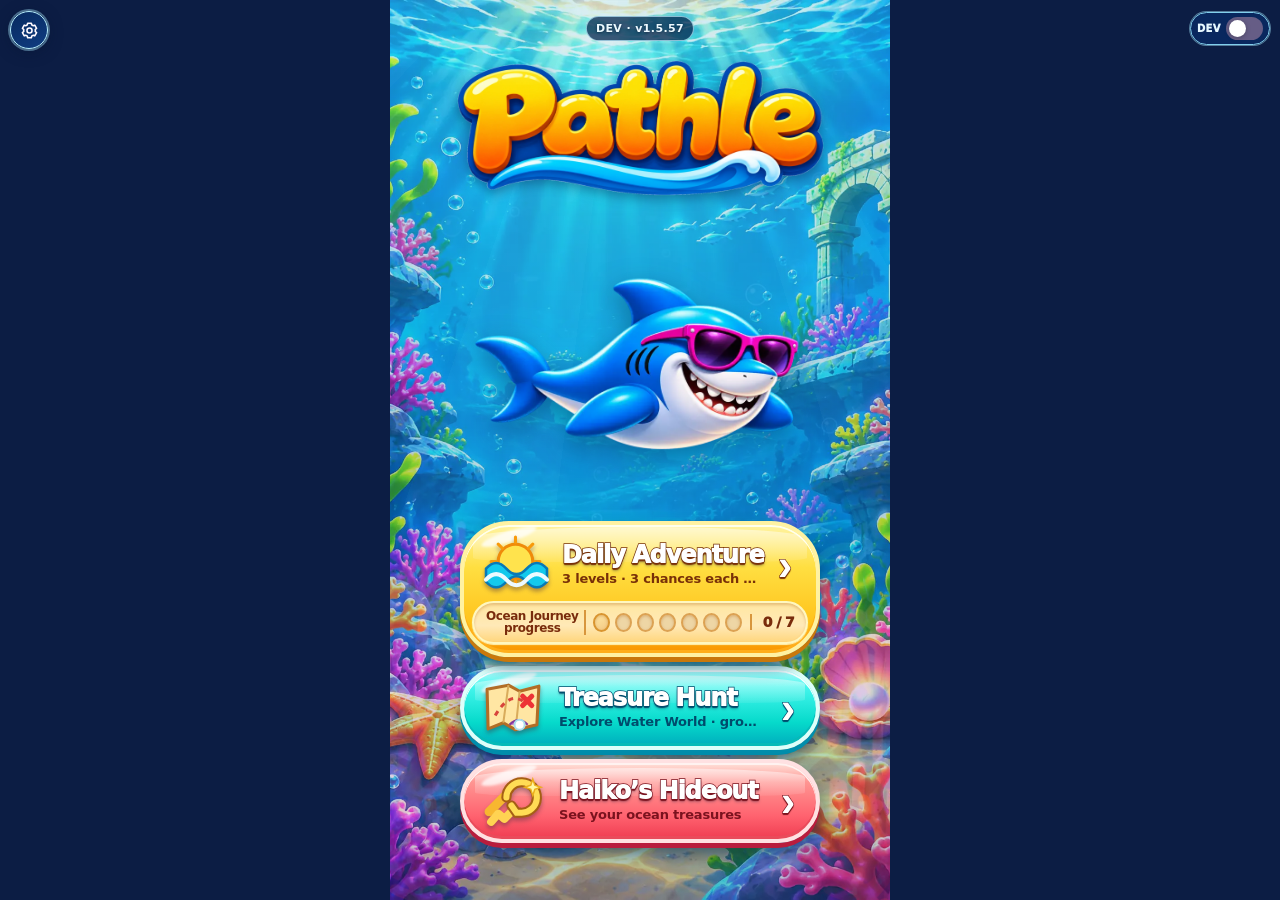
==== index.html @ 097053df "Pathle DEV 1.5.57: use single WebP layer per Coral Coast section and test no duplicate CSS requests" ====
<!DOCTYPE html>
<html lang="en">
<head>
<meta charset="utf-8"/>
<meta content="width=device-width, initial-scale=1, viewport-fit=cover" name="viewport"/>
<meta content="#16153a" name="theme-color"/>
<meta content="yes" name="mobile-web-app-capable"/>
<title>Pathle – Ocean Journey</title>
<link rel="stylesheet" href="css/styles.css?v=52f0ff0c49cd"/>
<link rel="stylesheet" href="css/home-reef.css?v=509cb544ef44"/>
<link rel="stylesheet" href="css/visual-assets.css?v=472920c4cf11"/>
<link rel="stylesheet" href="css/menu-capsules.css?v=aff71b9cbc4c"/>
<link rel="stylesheet" href="css/settings-ocean.css?v=5b65398f32ec"/>
</head>
<body>
<main>
<section aria-label="Pathle main menu" class="screen" id="welcomeScreen"><div aria-hidden="true" class="ambientOcean"><div class="sunRays"></div><div class="oceanPlant plantLeft">🪸</div><div class="oceanPlant plantRight">🪸</div><div class="oceanBubbles"></div></div>
<div class="welcomeTop"><button class="homeBuildBadge" id="homeBuildBadge" type="button" title="Check for game updates" aria-label="Check for Pathle updates, installed development version 1.5.57">DEV · v1.5.57</button><div class="topTools"><label class="devControl" title="Enable developer test tools">DEV<span class="switch"><input aria-label="Developer test mode" id="devToggle" type="checkbox"/><span class="switchKnob"></span></span></label><button aria-label="Settings" class="gear" id="homeSettings" title="Settings" type="button"><svg aria-hidden="true" viewbox="0 0 24 24"><path d="M9.7 2.9h4.6l.6 2.2c.55.2 1.1.5 1.6.9l2.15-.75 2.3 4-1.7 1.5c.08.45.12.88.12 1.25s-.04.8-.12 1.25l1.7 1.5-2.3 4-2.15-.75c-.5.4-1.05.7-1.6.9l-.6 2.2H9.7l-.6-2.2c-.55-.2-1.1-.5-1.6-.9l-2.15.75-2.3-4 1.7-1.5c-.08-.45-.12-.88-.12-1.25s.04-.8.12-1.25l-1.7-1.5 2.3-4 2.15.75c.5-.4 1.05-.7 1.6-.9z"></path><circle cx="12" cy="12" r="3.2"></circle></svg></button></div></div>
<div class="homeBrand"><h1 class="pathleHomeLogoHeading"><img class="pathleHomeLogoImage" src="images/pathle-logo.webp?v=9721ef72970c" alt="Pathle" width="1807" height="696" decoding="async" fetchpriority="high" draggable="false"></h1></div><div class="illustratedHero"><div class="homeStage"><div aria-hidden="true" class="sea-light-rays"></div><div aria-hidden="true" class="sea-floor"><span class="reef-cluster r1">🪸</span><span class="reef-cluster r2">🪸</span><span class="reef-cluster r3">🌿</span></div><span aria-hidden="true" class="home-fish fish-one">🐠</span><span aria-hidden="true" class="home-fish fish-two">🐟</span><span aria-hidden="true" class="home-bubble hb1"></span><span aria-hidden="true" class="home-bubble hb2"></span><span aria-hidden="true" class="home-bubble hb3"></span><span aria-hidden="true" class="home-bubble hb4"></span><div aria-label="Haiko the Shark swimming to the right, smiling, wearing violet sunglasses" class="haiko-avatar restored-haiko home-haiko" role="img"><img class="home-swimming-art" src="images/haiko-swimming-menu.webp?v=23b8cf3245ec" alt="" aria-hidden="true" decoding="async" fetchpriority="high"><div aria-hidden="true" class="haiko-scene-item"></div><div aria-hidden="true" class="haiko-shades shades-purple"></div><div aria-hidden="true" class="haiko-shades shades-gold"></div><div aria-hidden="true" class="haiko-accessory-slot slot-hat"></div><div aria-hidden="true" class="haiko-accessory-slot slot-hand"></div></div><span class="goldenBadge" hidden="" id="goldenBadge"></span></div></div>
<div class="adventureCard" id="adventureCard"><button class="menuButton menuDaily" id="playDaily" type="button"><span aria-hidden="true" class="menuIcon"><svg viewBox="0 0 64 64" aria-hidden="true" xmlns="http://www.w3.org/2000/svg"><circle cx="31" cy="28" r="17" fill="#ffe34d" stroke="#ef8b0a" stroke-width="3"/><g stroke="#f89a0a" stroke-width="3" stroke-linecap="round"><path d="M31 4v5M31 47v5M7 28h5M50 28h5M14 11l4 4M44 42l4 4M48 11l-4 4M18 42l-4 4"/></g><path d="M2 35q10-11 20 0t20 0 20 0v13Q52 59 42 48T22 48 2 48Z" fill="#13c9ec" stroke="#0879b7" stroke-width="2.5"/><path d="M2 46q10-11 20 0t20 0 20 0" fill="none" stroke="#edfaff" stroke-width="4" stroke-linecap="round"/></svg></span><span><strong id="dailyButtonTitle">Daily Adventure</strong><small id="dailyButtonHint">3 levels · 3 tries each · Best score wins</small></span><span class="chevron">›</span></button><button class="dailyProgressPanel" id="journeyQuick" type="button" aria-label="View your Ocean Journey map. Zero of seven days completed." title="View Ocean Journey map"><span class="dailyProgressCaption">Ocean Journey<span>progress</span></span><span aria-hidden="true" class="weekDots" id="homeWeekDots"></span><span class="dailyProgressDay" id="homeDay">0 / 7</span></button><button class="menuJourney visuallyHiddenControl" id="journeyButton" type="button">View 7-day map ↗</button></div>
<a class="menuButton menuTreasure" id="playTreasure" href="treasure-hunt.html?v=1.5.57"><span aria-hidden="true" class="menuIcon"><svg viewBox="0 0 64 64" aria-hidden="true" xmlns="http://www.w3.org/2000/svg"><path d="M6 13 27 9 38 15 57 10 55 48 34 53 22 46 7 52Z" fill="#ffe6a3" stroke="#b26d26" stroke-width="3" stroke-linejoin="round"/><path d="M27 9 22 46M38 15 34 53" fill="none" stroke="#d9ac5c" stroke-width="2"/><path d="M14 39q15-26 30-12" fill="none" stroke="#d8443c" stroke-width="3" stroke-dasharray="5 5"/><path d="m41 20 9 9m0-9-9 9" stroke="#ed3336" stroke-width="5" stroke-linecap="round"/><path d="M28 48q9-9 18 0" fill="#be65c9" stroke="#83399c" stroke-width="2"/><circle cx="38" cy="48" r="5" fill="#fff" stroke="#a9dded" stroke-width="2"/></svg></span><span><strong>Treasure Hunt</strong><small>Explore Water World · growing adventure</small></span><span class="chevron">›</span></a><button class="menuButton menuHideout" id="openHideout" type="button"><span aria-hidden="true" class="menuIcon"><svg viewBox="0 0 64 64" aria-hidden="true" xmlns="http://www.w3.org/2000/svg"><path d="M8 42 23 27" stroke="#f7b730" stroke-width="9" stroke-linecap="round"/><path d="M10 52 17 44 23 49 30 42" fill="none" stroke="#ffd352" stroke-width="8" stroke-linejoin="round" stroke-linecap="round"/><path d="M25 28a15 15 0 1 1 14 15h-4l-5-7" fill="none" stroke="#a65f14" stroke-width="10" stroke-linecap="round"/><path d="M25 28a15 15 0 1 1 14 15h-4l-5-7" fill="none" stroke="#ffdc55" stroke-width="6" stroke-linecap="round"/><path d="m51 10 2 6 6 2-6 2-2 6-2-6-6-2 6-2Z" fill="#fff8a2" stroke="#ecae1d" stroke-width="1.5"/></svg></span><span><strong>Haiko’s Hideout</strong><small>See your ocean treasures</small></span><span class="chevron">›</span></button>
<div class="homeFooter visuallyHiddenControl" id="homeProgress">A new chapter awaits beyond the reef.</div><div class="devPanel" hidden="" id="devPanel"><strong>🔧 Developer Test Mode</strong><div class="tiny">Explore any of the 7 adventure days without affecting official scores, rewards or daily limits.</div><div class="devRow"><select aria-label="Select developer test day" id="devDaySelect"><option value="1">Day 1 · Welcome</option><option value="2">Day 2 · Pearls</option><option value="3">Day 3 · Coral</option><option value="4">Day 4 · Pearl Trail</option><option value="5">Day 5 · Islands</option><option value="6">Day 6 · Passage</option><option value="7">Day 7 · Treasure</option></select><button id="launchDev" type="button">Test day ▶</button></div></div>
</section><section aria-label="Haiko’s Hideout treasure room" class="screen" hidden="" id="hideoutScreen">
<div class="hideoutRoomBg"></div>
<header class="hideoutHeader"><button aria-label="Return to main menu" class="navIcon" id="hideoutBack" type="button">←</button><div><h1>Haiko’s Hideout</h1><p>OCEAN TREASURES</p></div><div class="hideoutCounter" id="hideoutCounter">0 / 1</div></header>
<div aria-label="Haiko's coral cave and treasure displays" class="hideoutStage"><svg aria-hidden="true" class="hideoutPainting" preserveaspectratio="xMidYMid slice" viewbox="0 0 360 550">
<defs><lineargradient id="caveSky" x1="0" x2="0" y1="0" y2="1"><stop stop-color="#55ecfa"></stop><stop offset=".32" stop-color="#137fc3"></stop><stop offset=".78" stop-color="#073d82"></stop><stop offset="1" stop-color="#0b2353"></stop></lineargradient>
<lineargradient id="rock" x1="0" x2=".8" y1="0" y2="1"><stop stop-color="#154979"></stop><stop offset=".5" stop-color="#162d62"></stop><stop offset="1" stop-color="#100c42"></stop></lineargradient>
<radialgradient id="lightPool"><stop stop-color="#b5fff4" stop-opacity=".62"></stop><stop offset="1" stop-color="#b5fff4" stop-opacity="0"></stop></radialgradient>
<lineargradient id="wood" x1="0" x2="0" y1="0" y2="1"><stop stop-color="#ffcb77"></stop><stop offset=".5" stop-color="#a96334"></stop><stop offset="1" stop-color="#482953"></stop></lineargradient>
<lineargradient id="reef" x1="0" x2="1" y1="0" y2="1"><stop stop-color="#ffb782"></stop><stop offset=".5" stop-color="#ed678e"></stop><stop offset="1" stop-color="#8843ca"></stop></lineargradient></defs>
<rect fill="url(#caveSky)" height="550" width="360"></rect><ellipse cx="179" cy="140" fill="url(#lightPool)" rx="170" ry="175"></ellipse>
<path d="M60 0L118 0L60 322Z M135 0L175 0L220 367Z M222 0L257 0L315 293Z" fill="#d6ffff" opacity=".1"></path>
<g fill="#7de9ff" opacity=".17"><path d="M105 166l20-47 25 7-15 40z"></path><path d="M235 202l22-52 30-13-4 65z"></path><path d="M188 244l15-35 19 0 8 37z"></path></g>
<path d="M0 0H360V86Q330 63 311 94L291 35Q270 123 236 78Q209 42 174 95Q150 115 117 69L91 118Q68 42 35 94L0 144Z" fill="url(#rock)"></path>
<path d="M0 0H63Q61 170 15 259L0 321Z M360 0H319Q317 151 354 274L360 325Z" fill="#12234f" opacity=".84"></path>
<path d="M0 480Q57 455 119 483T246 487Q305 461 360 483V550H0Z" fill="#083266"></path><path d="M0 506Q65 486 135 515T360 504V550H0Z" fill="#0a204c"></path>
<g fill="none" stroke="url(#reef)" stroke-linecap="round" stroke-width="12"><path d="M7 501Q22 470 24 429L11 409M24 467L50 443V418M35 464L54 482"></path><path d="M343 513V443L318 411M343 475L360 452M345 492L323 479"></path></g>
<g fill="#ffb65a"><circle cx="33" cy="488" r="6"></circle><circle cx="337" cy="498" r="8"></circle></g>
<g fill="none" opacity=".55" stroke="#b0fbff" stroke-width="2"><circle cx="34" cy="174" r="6"></circle><circle cx="305" cy="225" r="8"></circle><circle cx="247" cy="101" r="4"></circle><circle cx="86" cy="268" r="4"></circle><circle cx="290" cy="347" r="6"></circle></g>
<!-- two empty wooden treasure shelves -->
<g><rect fill="url(#wood)" height="13" rx="5" stroke="#ffe1a1" stroke-width="2" width="132" x="214" y="285"></rect><path d="M231 298l-7 18h12l16-18M327 298l-8 18h12l13-18" fill="#70446c"></path>
<rect fill="url(#wood)" height="14" rx="5" stroke="#ffe1a1" stroke-width="2" width="131" x="217" y="397"></rect><path d="M229 411l-8 17h12l16-17M321 411l-8 17h12l15-17" fill="#70446c"></path>
</g>
<g fill="#fdd285"><path d="M221 340q7-20 18 0q-10 12-18 0z"></path><circle cx="331" cy="340" r="4"></circle></g>
</svg><div aria-label="Haiko the Shark" class="hideoutMascot"><div aria-label="Haiko the Shark smiling" class="haiko-avatar restored-haiko hideout-haiko" role="img"><div class="haiko-shades shades-purple"></div><div class="haiko-shades shades-gold"></div></div></div>
<div aria-live="polite" class="hideoutDisplay"><div class="displayHalo"></div><div aria-hidden="true" class="shellStand"><svg viewbox="0 0 150 96"><defs><lineargradient id="shellG" x2=".7" y2="1"><stop stop-color="#ffefb5"></stop><stop offset=".42" stop-color="#ffb6b0"></stop><stop offset="1" stop-color="#a965cb"></stop></lineargradient></defs><path d="M8 53Q12 10 75 6Q138 10 142 53Q136 88 75 87Q13 88 8 53Z" fill="url(#shellG)" stroke="#ffe9bd" stroke-width="4"></path><path d="M76 8L75 85 M27 23L60 83 M124 23L92 83 M9 55L55 85 M140 55L97 85" opacity=".65" stroke="#ffe4cb" stroke-width="3"></path></svg></div>
<div aria-label="Luminous Pearl earned" class="luminousPearl" hidden="" id="hideoutPearl"><div class="pearlSpark p1"></div><div class="pearlSpark p2"></div><div class="pearlOrb"></div></div><div class="lockedTreasure" id="lockedTreasure">?</div></div>
<div class="hideoutShelfLabel">CHAPTER 1 TREASURE</div></div>
<div class="hideoutBottom"><div class="hideoutStory"><strong>Your ocean home</strong><span id="hideoutStoryText">Explore the reef to discover your first treasure!</span></div>
<div class="hideoutInventory"><div aria-label="Mystery reward, locked" class="collectible locked" id="pearlCollectionTile"><span class="collectibleIcon" id="collectibleIcon">?</span><div><strong id="collectibleName">Mystery treasure</strong><small id="collectibleDetail">Unlock by completing Chapter 1</small></div><span class="collectibleState" id="collectibleState">Locked</span></div><div class="collectible future"><span class="collectibleIcon">✦</span><div><strong>More treasures</strong><small>Coming in future chapters</small></div></div></div>
<button class="hideoutDone" id="hideoutDone" type="button">Return to adventure</button></div>
</section>
<section aria-label="Ocean Journey map" class="screen" hidden="" id="journeyScreen"><div class="journeyHeader"><button aria-label="Back to menu" class="navIcon" id="journeyBack" type="button">←</button><div><h1>Ocean Journey</h1><p class="tag" style="margin:4px 0">CHAPTER 1 · CORAL REEF</p></div></div><section class="panel"><div class="top"><h2 style="margin:0">Haiko's first adventure</h2><strong id="journeyChapterStatus">0 / 7</strong></div><p class="help">One adventure day per real day. Complete all three levels to advance. Missed days never erase your journey.</p><div class="journeyMap" id="journeyDays"></div></section><section class="panel"><h2>Chapter treasure</h2><div class="journeyReward" id="journeyReward">🎁 Mystery treasure · Complete Day 7 to reveal it</div><p class="help" id="journeyNext"></p><p class="tiny muted">Only Chapter 1 is playable in this development version.</p></section></section><section class="screen" hidden="" id="gameScreen"><div aria-hidden="true" class="ambientOcean gameOcean"><div class="sunRays"></div><div class="oceanPlant plantLeft">🪸</div><div class="oceanPlant plantRight">🪸</div></div>
<header class="gameHeader"><div class="gameTop"><button aria-label="Return to main menu" class="navIcon" id="homeBack" title="Main menu" type="button">←</button><div class="brand"><div aria-label="Haiko the Shark, smiling and showing a thumbs-up" class="haiko-avatar restored-haiko brand-haiko" role="img"><div aria-hidden="true" class="haiko-scene-item"></div><div aria-hidden="true" class="haiko-shades shades-purple"></div><div aria-hidden="true" class="haiko-shades shades-gold"></div><div aria-hidden="true" class="haiko-accessory-slot slot-hat"></div><div aria-hidden="true" class="haiko-accessory-slot slot-hand"></div></div><h1>Pathle<span style="color:var(--gold)">.</span></h1></div><button aria-label="Settings" class="gear" id="gameSettings" title="Settings" type="button"><svg aria-hidden="true" viewbox="0 0 24 24"><path d="M9.7 2.9h4.6l.6 2.2c.55.2 1.1.5 1.6.9l2.15-.75 2.3 4-1.7 1.5c.08.45.12.88.12 1.25s-.04.8-.12 1.25l1.7 1.5-2.3 4-2.15-.75c-.5.4-1.05.7-1.6.9l-.6 2.2H9.7l-.6-2.2c-.55-.2-1.1-.5-1.6-.9l-2.15.75-2.3-4 1.7-1.5c-.08-.45-.12-.88-.12-1.25s.04-.8.12-1.25l-1.7-1.5 2.3-4 2.15.75c.5-.4 1.05-.7 1.6-.9z"></path><circle cx="12" cy="12" r="3.2"></circle></svg></button></div><p class="gameHeadSub"><span id="gameTitle">DAILY CHALLENGE</span> · <span id="dateLabel"></span></p></header>
<section class="panel" id="playPanel"><h2 id="puzzleHeading">Coral Reef</h2><p class="storyHint" id="levelHint"></p><div class="tabs" id="tabs"></div><div class="stats"><div class="stat"><b id="clicks">0</b><span>This run</span></div><div class="stat"><b id="best">—</b><span>Your best</span></div><div class="stat"><b id="optimal">0</b><span>Perfect</span></div><div class="stat"><b id="grade">—</b><span>Best grade</span></div></div><div aria-live="polite" class="attempt-info" id="attemptInfo"></div><div aria-label="Pathle puzzle grid" class="board" id="board"></div><p class="message" id="message" role="status"></p><div class="actions"><button id="reset">Retry level</button><button class="primary" id="next">Next level</button></div></section>
<section class="panel"><h2>How to play</h2><p class="help">Start at the <strong>blue shark fin</strong> and find a hidden route to the <strong>golden treasure X</strong>. Tap an adjacent unvisited tile to move. Correct tiles turn green; a wrong tap turns red, costs one tap, and leaves you in place.</p><p class="help">Every visible <strong>pearl</strong> is a clue on the correct route. <strong>Coral obstacles</strong> cannot be entered. In the Daily Adventure, play Easy → Medium → Hard, with up to three completed tries per level. The route, pearls and obstacles stay the same during those tries, and your best tap count wins.</p><p class="tiny muted">Complete all three levels to advance Haiko one adventure day. Only one adventure day is available per calendar day. Your Daily Adventure progress is saved on this device.</p></section>
<section class="panel"><div class="top"><h2 id="progressHeading" style="margin:0">Daily progress</h2><strong id="streak">🔥 0-day streak</strong></div><div class="help" id="progress" style="margin-top:10px"></div><div class="summary hidden" id="summary"></div><div class="actions" style="margin-top:12px"><button class="primary" id="share">Share results</button></div></section>
<footer id="gameVersionFooter">Pathle · Ocean Journey</footer>
</section>
<div class="modalBackdrop" hidden="" id="updateModal"><section aria-labelledby="updateTitle" aria-describedby="updateMessage" aria-modal="true" class="modalCard pathleUpdateCard" role="dialog"><h2 id="updateTitle">Pathle updates</h2><p class="modalSubtitle" id="updateLoadedVersion">Installed: DEV · v1.5.57</p><p id="updateMessage" role="status" aria-live="polite">Checking for updates…</p><div class="pathleUpdateActions"><button type="button" class="primary" id="updateInstall" hidden>Load latest version</button><button type="button" id="updateRetry">Check again</button><button type="button" id="updateClose">Close</button></div></section></div><div class="modalBackdrop" hidden="" id="settingsModal">
<section aria-labelledby="settingsTitle" aria-modal="true" class="modalCard oceanSettingsCard" role="dialog">
  <div class="modalHeader oceanSettingsHeader">
    <div>
      <span class="oceanSettingsEyebrow">HAIKO'S OCEAN</span>
      <h2 id="settingsTitle">Settings</h2>
      <p>Make the ocean yours!</p>
    </div>
    <button aria-label="Close settings" class="modalClose" id="closeSettings" type="button">×</button>
  </div>
  <div class="oceanSettingsSectionLabel">Sounds &amp; atmosphere</div>
  <label class="soundControl oceanSettingsOption oceanSettingsOption--sound" for="soundSwitch">
    <span aria-hidden="true" class="oceanSettingsIcon">🔊</span>
    <span class="oceanSettingsCopy"><strong>Sound effects</strong><small>Steps, pearls &amp; fanfares</small></span>
    <span class="switch"><input aria-label="Sound effects" id="soundSwitch" type="checkbox"/><span class="switchKnob"></span></span>
  </label>
  <label class="soundControl oceanSettingsOption oceanSettingsOption--music" for="musicSwitch">
    <span aria-hidden="true" class="oceanSettingsIcon">🎵</span>
    <span class="oceanSettingsCopy"><strong>Menu music</strong><small>Gentle ocean melody</small></span>
    <span class="switch"><input aria-label="Menu music" id="musicSwitch" type="checkbox"/><span class="switchKnob"></span></span>
  </label>
  <label class="soundControl oceanSettingsOption oceanSettingsOption--sea" for="ambientSwitch">
    <span aria-hidden="true" class="oceanSettingsIcon">🌊</span>
    <span class="oceanSettingsCopy"><strong>Ocean ambience</strong><small>Underwater sounds in puzzles</small></span>
    <span class="switch"><input aria-label="Underwater ambience" id="ambientSwitch" type="checkbox"/><span class="switchKnob"></span></span>
  </label>
  <div class="oceanSettingsSectionLabel">Explorer's guide</div>
  <button class="guideSettingsButton" id="howPlaySettings" type="button"><span class="oceanGuideIcon" aria-hidden="true">🦈</span><span>How to Play</span><span class="oceanGuideChevron" aria-hidden="true">›</span></button>
  <p class="oceanSettingsFootnote">Adjust your settings anytime using the gear icon.</p>
  <button class="primary" id="doneSettings" type="button">Done ✓</button>
</section>
</div>
<div class="modalBackdrop" hidden="" id="storyModal"><div aria-hidden="true" class="guideScrim"></div><svg aria-hidden="true" class="guidePointer" hidden="" id="guidePointer" xmlns="http://www.w3.org/2000/svg"><defs><marker id="guideArrowhead" markerheight="7" markerwidth="7" orient="auto" refx="5" refy="3"><path d="M0 0 L6 3 L0 6 Z" fill="#FFE383"></path></marker></defs><path fill="none" id="guidePointerPath" marker-end="url(#guideArrowhead)" stroke="#FFE383" stroke-dasharray="7 6" stroke-linecap="round" stroke-width="3.4"></path></svg><div aria-hidden="true" class="guideFocus" hidden="" id="guideFocus"></div><section aria-labelledby="storyHeading" aria-modal="true" class="haiko-guide-scene" role="dialog"><div class="guideCast"><div aria-label="Haiko the Shark, smiling and showing a thumbs-up" class="haiko-avatar restored-haiko floating-haiko" role="img"><div aria-hidden="true" class="haiko-scene-item"></div><div aria-hidden="true" class="haiko-shades shades-purple"></div><div aria-hidden="true" class="haiko-shades shades-gold"></div><div aria-hidden="true" class="haiko-accessory-slot slot-hat"></div><div aria-hidden="true" class="haiko-accessory-slot slot-hand"></div></div></div><div class="guideSpeechArea"><div class="guideSpeechHead"><span>HAIKO SAYS...</span><button aria-label="Skip tutorial" id="storySkip" type="button">Skip ×</button></div><div class="guideSpeech"><h2 id="storyHeading">Hey, explorer!</h2><p id="storyText"></p><div class="guideSpeechNav"><button aria-label="Previous page" id="storyPrev" type="button">←</button><div aria-label="Guide steps" id="storyDots"></div><button aria-label="Next page" id="storyNext" type="button">→</button></div></div></div></section></div><div class="modalBackdrop" hidden="" id="resultModal"><section aria-labelledby="resultTitle" aria-modal="true" class="modalCard" role="dialog"><div aria-label="Haiko the Shark, smiling and showing a thumbs-up" class="haiko-avatar restored-haiko result-haiko" role="img"><div aria-hidden="true" class="haiko-scene-item"></div><div aria-hidden="true" class="haiko-shades shades-purple"></div><div aria-hidden="true" class="haiko-shades shades-gold"></div><div aria-hidden="true" class="haiko-accessory-slot slot-hat"></div><div aria-hidden="true" class="haiko-accessory-slot slot-hand"></div></div><h2 id="resultTitle">Level Complete!</h2><p class="modalSubtitle" id="resultSubtitle">Well played!</p><div class="recordTag" hidden="" id="recordTag">⭐ New personal best!</div><div class="resultScore"><div class="resultMetric"><span>This run</span><strong id="resultTaps">0</strong></div><div class="resultMetric best"><span>Best score</span><strong id="resultBest">0</strong></div></div><p class="tiny muted" id="resultAttemptsLabel">TRIES USED</p><div aria-hidden="true" class="resultFins" id="resultFins"></div><p class="resultRemaining" id="resultRemaining"></p><p class="modalWarning" hidden="" id="resultWarning"></p><p class="modalWarning" hidden="" id="rewardNote">🎁 A mystery treasure awaits! Return to the menu to open it.</p><div class="resultActions"><button class="secondary" id="resultRetry" type="button">↻ Try again</button><button class="primary" id="resultNext" type="button">Next level →</button><button id="resultHome" type="button">⌂ Main menu</button><button class="secondary" hidden="" id="resultShare" type="button">⇧ Share results</button></div></section></div><div class="modalBackdrop" hidden="" id="rewardModal"><section aria-labelledby="rewardTitle" aria-modal="true" class="chestScene" role="dialog"><div class="chestIntro"><div class="chestEyebrow">CHAPTER 1 • TREASURE REEF</div><h2 id="rewardTitle">A mysterious chest!</h2><p id="rewardDescription">Haiko has discovered something mysterious...</p></div><button aria-label="Open treasure chest" class="treasureChest" id="openChest" type="button"><svg aria-hidden="true" viewbox="0 0 300 260"><defs><lineargradient id="woodG" x1="0" x2="0" y1="0" y2="1"><stop stop-color="#BC6D2B"></stop><stop offset="1" stop-color="#64311C"></stop></lineargradient><lineargradient id="goldG" x1="0" x2="1" y1="0" y2="1"><stop stop-color="#FFF2A3"></stop><stop offset=".5" stop-color="#FFBF36"></stop><stop offset="1" stop-color="#BA6818"></stop></lineargradient></defs><g class="chest-body"><rect fill="url(#woodG)" height="109" rx="20" stroke="#71361D" stroke-width="7" width="216" x="42" y="121"></rect><path d="M43 146H258M43 199H258" stroke="#E99439" stroke-width="7"></path><path d="M74 124V227M226 124V227" stroke="url(#goldG)" stroke-width="16"></path><rect fill="url(#goldG)" height="63" rx="9" stroke="#9C561C" stroke-width="4" width="43" x="129" y="126"></rect><circle cx="150" cy="151" fill="#6B411F" r="11"></circle><path d="M150 155v16" stroke="#6B411F" stroke-width="8"></path></g><g class="chest-lid"><path d="M37 127Q28 39 150 36 Q273 39 263 127Z" fill="url(#woodG)" stroke="#7A351B" stroke-width="8"></path><path d="M57 123Q53 62 150 58Q245 62 242 123" fill="none" stroke="url(#goldG)" stroke-width="17"></path><path d="M41 120H258" stroke="url(#goldG)" stroke-width="15"></path><path d="M92 59l7 65M207 59l-7 65" stroke="#F8BB49" stroke-width="12"></path></g><g class="chest-sparkles" fill="#FFF1A5"><path d="M15 54l9 21 20 8-20 9-9 20-9-20-19-9 19-8z"></path><path d="M282 25l7 16 15 7-15 7-7 17-7-17-15-7 15-7z"></path></g></svg><span class="chestPrompt">Tap to open!</span></button><div class="chestReveal" hidden="" id="chestReveal"><div class="prizePearlScene"><span aria-hidden="true" class="prizeRays"></span><span aria-hidden="true" class="prizeShell">✧</span><span aria-label="Beautiful glowing luminous pearl" class="prizePearl" role="img"></span><div aria-hidden="true" class="prizeSparkles">✦ ✧ ✦</div></div><h3>Luminous Pearl!</h3><p>Haiko’s first ocean treasure. Visit the Hideout to see it glow!</p></div><button class="primary chestDone" hidden="" id="rewardClose" type="button">Amazing!</button></section></div>
</main>
<script src="js/version.js?v=935fef973f59"></script>
<script src="js/save-schema.js?v=162963691312"></script>
<script src="js/storage.js?v=50def4457dd6"></script>
<script src="js/board-engine.js?v=e07e6dddff89"></script>
<script src="js/visual-assets.js?v=c5bf63fc7fe1"></script>
<script src="js/game.js?v=ceeeee2c0138"></script>
<div aria-hidden="true" class="celebration" id="celebration"></div></body>
</html>
---- css/styles.css ----
:root{color-scheme:dark;--bg:#16153a;--panel:#262250;--tile:#484177;--line:#625b98;--text:#fffaff;--muted:#c8c3eb;--green:#45d6a0;--red:#ff6685;--accent:#a66aff;--gold:#ffd166}
*{box-sizing:border-box}html{min-height:100%}body{margin:0;min-height:100dvh;background:radial-gradient(ellipse at 50% -15%,#6046a5 0%,#2c245c 38%,var(--bg) 75%);color:var(--text);font-family:system-ui,-apple-system,Segoe UI,Roboto,sans-serif}main{max-width:500px;margin:auto;padding:18px 13px 42px;position:relative}h1{margin:0;font-size:clamp(40px,10vw,56px);letter-spacing:-2.5px;line-height:1.08;text-shadow:0 3px 22px #b474ff66}h2{font-size:19px;margin:0 0 12px}p{line-height:1.5}.tag{color:var(--gold);font-weight:800;margin:4px 0 17px;letter-spacing:.03em}.panel{background:linear-gradient(160deg,#302a65,#211e48);border:1px solid #6252a0;border-radius:22px;padding:16px;margin:12px 0;box-shadow:0 12px 28px #0b092c55,inset 0 1px #ffffff18}.muted{color:var(--muted)}.tiny{font-size:13px}.top{display:flex;align-items:center;justify-content:space-between;gap:10px}.date{font-size:12px;color:#e3d8ff;background:#423772;border-radius:100px;padding:7px 10px;white-space:nowrap}.tabs,.actions{display:flex;gap:8px;flex-wrap:wrap}button{font:inherit;cursor:pointer;border:0;border-radius:13px;padding:12px 10px;font-weight:800;color:var(--text);background:#49417b;touch-action:manipulation;-webkit-tap-highlight-color:transparent;user-select:none;transition:background-color .16s,box-shadow .16s,transform .16s}button:active:not(:disabled){transform:scale(.96)}button:disabled{opacity:.5;cursor:default}.tabs button{flex:1;min-width:0;font-size:12px;padding:13px 3px;background:#484077}.tabs button.active{background:linear-gradient(135deg,#b477ff,#8855ed);box-shadow:0 3px 0 #5c349e,0 0 18px #b477ff55}.actions button{flex:1;min-width:90px}.primary{background:linear-gradient(135deg,#ffe18b,#ffba54);color:#422b48;box-shadow:0 3px 0 #bd773b}.stats{display:grid;grid-template-columns:repeat(3,1fr);gap:8px;margin:14px 0}.stat{background:#1d1a42;border:1px solid #4e437b;border-radius:14px;padding:11px 5px;text-align:center}.stat b{display:block;font-size:23px;color:#fff}.stat:nth-child(2) b{color:var(--gold)}.stat:nth-child(3) b{color:#bba0ff}.stat span{font-size:10px;color:var(--muted);text-transform:uppercase;letter-spacing:.04em}.board{display:grid;grid-template-columns:repeat(var(--size),minmax(0,1fr));gap:clamp(2px,.7vw,5px);width:100%;margin:15px auto;padding:clamp(5px,1.7vw,10px);border-radius:16px;background:#19173d;border:1px solid #494079;touch-action:manipulation;isolation:isolate}.tile{width:100%;aspect-ratio:1;min-width:0;padding:0;border:1px solid #776eae;border-bottom:3px solid #302b59;border-radius:clamp(4px,1.3vw,9px);background:linear-gradient(150deg,#56508c,#423b70);color:#fff;font-size:clamp(11px,3.2vw,22px);font-weight:900;cursor:pointer;touch-action:manipulation;-webkit-tap-highlight-color:transparent;user-select:none;position:relative;transition:background .13s,border-color .13s,box-shadow .13s}.tile:disabled{opacity:1;cursor:default}.tile.visited{background:linear-gradient(145deg,#71f3c0,#31b98b);border-color:#9bffdb;border-bottom-color:#16825f;color:#0d493b;box-shadow:0 0 11px #45d6a04a}.tile.current{outline:2px solid #fff;outline-offset:-3px;box-shadow:0 0 0 2px #fdf2ff80,0 0 17px #45d6a0a0;z-index:1}.tile.wrong{background:linear-gradient(140deg,#ff8ba4,#f45178);border-color:#ffc3d0;border-bottom-color:#ae3056;color:#661d39;box-shadow:0 0 9px #ff66854d}.tile.goal:not(.visited){background:linear-gradient(145deg,#ffe89a,#ffc34f);border-color:#fff0c2;border-bottom-color:#b88027;color:#513819;box-shadow:0 0 13px #ffd16670}.tile.possible{border-color:#e6d4ff;box-shadow:inset 0 0 0 1px #c6aaff50}.tile.correct-pop{animation:pop .4s cubic-bezier(.16,1.5,.4,1),glow .5s ease-out}.tile.wrong-pop{animation:shake .38s ease-out,wrongflash .4s ease-out}@keyframes pop{0%{transform:scale(.76)}55%{transform:scale(1.19)}100%{transform:scale(1)}}@keyframes glow{40%{filter:brightness(1.65)}}@keyframes shake{15%,55%{transform:translateX(-3px) rotate(-4deg)}35%,75%{transform:translateX(3px) rotate(4deg)}}@keyframes wrongflash{40%{filter:brightness(1.5)}}.message{min-height:44px;color:#e0d9ff;font-size:14px}.summary{border:1px solid #e9ba63;background:linear-gradient(145deg,#514071,#302753);border-radius:16px;padding:15px;margin-top:12px;box-shadow:0 0 22px #ffca6530}.summary h2{color:#ffe49d}.summary p{margin:6px 0}.hidden{display:none}.help{font-size:14px;color:var(--muted)}footer{text-align:center;font-size:12px;color:var(--muted);margin-top:24px}.celebration{pointer-events:none;position:fixed;inset:0;z-index:10;overflow:hidden}.confetti{position:absolute;top:-25px;left:var(--x);width:var(--w);height:var(--h);border-radius:3px;background:var(--c);opacity:0;animation:confetti-fall var(--d) ease-in var(--delay) forwards;box-shadow:0 0 7px var(--c)}@keyframes confetti-fall{0%{transform:translate3d(0,-20px,0) rotate(0);opacity:1}85%{opacity:1}100%{transform:translate3d(var(--drift),110dvh,0) rotate(var(--spin));opacity:0}}.victory-banner{position:fixed;z-index:11;pointer-events:none;left:50%;top:22%;transform:translate(-50%,-30%) scale(.6);padding:16px 26px;border:2px solid #ffe19a;border-radius:20px;background:#372b6aef;color:#ffe79f;font-weight:1000;font-size:clamp(22px,7vw,38px);text-align:center;white-space:nowrap;text-shadow:0 0 20px #ffd166a0;box-shadow:0 0 38px #ffce7888;opacity:0;animation:victory 1.8s ease-out forwards}@keyframes victory{12%{transform:translate(-50%,0) scale(1.1);opacity:1}35%,65%{transform:translate(-50%,0) scale(1);opacity:1}100%{transform:translate(-50%,-45%) scale(.9);opacity:0}}@media(max-width:370px){main{padding:12px 9px 30px}.panel{padding:11px}.board{gap:2px;padding:5px}.tabs button{font-size:12px}}@media(prefers-reduced-motion:reduce){*,*::before,*::after{animation:none!important;transition:none!important}.celebration,.victory-banner{display:none}}

/* Final daily victory: cheerful sunglasses character and a bouncing thumbs-up. */
.victory-mascot{position:fixed;z-index:12;pointer-events:none;left:50%;top:39%;width:min(76vw,280px);transform:translate(-50%,-50%) scale(.15) rotate(-24deg);opacity:0;text-align:center;animation:mascot-enter 3.2s cubic-bezier(.18,1.4,.35,1) forwards;filter:drop-shadow(0 9px 22px #0a073a99)}
.victory-face{font-size:clamp(88px,25vw,145px);line-height:1.1;display:block;animation:mascot-bob .7s ease-in-out .45s 3 alternate}
.victory-thumb{font-size:clamp(48px,13vw,80px);position:absolute;right:0;bottom:-5px;transform-origin:40% 90%;animation:thumb-wave .42s ease-in-out .65s 5 alternate}
@keyframes mascot-enter{0%{opacity:0;transform:translate(-50%,-35%) scale(.15) rotate(-24deg)}15%{opacity:1;transform:translate(-50%,-50%) scale(1.18) rotate(8deg)}25%,72%{opacity:1;transform:translate(-50%,-50%) scale(1) rotate(0)}100%{opacity:0;transform:translate(-50%,-75%) scale(.85) rotate(8deg)}}
@keyframes mascot-bob{from{transform:translateY(0) rotate(-5deg)}to{transform:translateY(-12px) rotate(5deg)}}
@keyframes thumb-wave{from{transform:rotate(-18deg) scale(.92)}to{transform:rotate(16deg) scale(1.15)}}
@media(prefers-reduced-motion:reduce){.victory-mascot{display:none}}
 

.brand{display:flex;align-items:center;gap:9px}.brand-shark{width:56px;height:56px;object-fit:cover;border-radius:16px;border:2px solid #9d65ff;box-shadow:0 0 15px #65d9ff66;flex:none}
.board{position:relative}.rush-fin{position:fixed;z-index:25;width:42px;height:45px;pointer-events:none;filter:drop-shadow(0 0 7px #65d9ff) drop-shadow(0 0 11px #ffd166);transform:translate(-50%,-60%);transition:none}.rush-fin svg{width:100%;height:100%}.rush-fin:before,.rush-fin:after{content:'⚡';position:absolute;font-size:20px;color:#ffd166;text-shadow:0 0 10px #65d9ff;animation:rush-spark .18s ease-in-out infinite alternate}.rush-fin:before{left:-15px;top:3px}.rush-fin:after{right:-13px;bottom:0;animation-delay:.09s}.tile.rush-lit{box-shadow:0 0 0 2px #fff5b0,0 0 20px 7px #65d9ff,0 0 26px #ffd166!important;filter:brightness(1.35)}@keyframes rush-spark{from{transform:scale(.7) rotate(-14deg);opacity:.5}to{transform:scale(1.2) rotate(15deg);opacity:1}}
.victory-mascot{width:min(64vw,240px);top:44%;border-radius:24px;overflow:hidden;border:3px solid #ffdf83;box-shadow:0 0 35px #ffd166a0}.victory-mascot img{width:100%;display:block}.victory-face,.victory-thumb{display:none}
@media(prefers-reduced-motion:reduce){.rush-fin{display:none}.tile.rush-lit{filter:none}}

/* Pathle 0.8: best-of-three daily challenge, clear progression. */
.stats{grid-template-columns:repeat(4,minmax(0,1fr));gap:6px}
.stat{min-width:0;padding:10px 3px}.stat b{font-size:clamp(17px,5vw,23px);overflow-wrap:anywhere}.stat span{font-size:9px;letter-spacing:0}
.stat:nth-child(2) b{color:var(--green)}.stat:nth-child(3) b{color:var(--gold)}.stat:nth-child(4) b{color:#bba0ff}
.attempt-info{font-size:13px;font-weight:750;padding:9px 12px;border:1px solid #7259b4;background:#382c67;border-radius:12px;color:#ffe8a8;line-height:1.45}
.tabs button:disabled{opacity:1;cursor:default;filter:saturate(.7)}
.tabs button.locked{background:#292451;color:#aba4d3;border:1px dashed #4a4076}
.tabs button.finished{background:#245b58;color:#a7ffda}
.tabs button.active:disabled{background:linear-gradient(135deg,#b477ff,#8855ed);color:#fff;filter:none}
@media(max-width:370px){.stat span{font-size:8px}.stats{gap:4px}}

/* Pathle 0.9 – welcome screen, settings, and graphic result modal. */
[hidden]{display:none!important}
body{background:radial-gradient(ellipse at 50% -10%,#6046a5 0%,#28245e 46%,#111335 100%)}
#welcomeScreen{min-height:calc(100dvh - 32px);display:flex;flex-direction:column;justify-content:center;gap:13px;padding:8px 4px 15px}
.welcomeTop{display:flex;justify-content:space-between;align-items:center;gap:12px;min-height:45px}
.homeBadge{padding:8px 12px;background:#383069a6;border:1px solid #705cb3;border-radius:99px;color:#e5d7ff;font-size:12px;font-weight:900;letter-spacing:.07em}
.gear{display:grid;place-items:center;width:46px;height:46px;padding:0;border:1px solid #8a78cf;border-radius:50%;background:#302760;box-shadow:0 0 17px #b477ff33}
.gear svg{width:24px;height:24px;fill:none;stroke:currentColor;stroke-width:2;stroke-linecap:round;stroke-linejoin:round}
.homeArtwork{background:linear-gradient(180deg,#224caa 0%,#2b206b 70%,#1b1a49 100%);border:2px solid #7053bc;border-radius:27px;overflow:hidden;position:relative;box-shadow:0 15px 35px #06051a88,0 0 42px #665be855}
.homeArtwork:before{content:'✦';position:absolute;top:15px;left:20px;font-size:32px;color:#ffe16c;z-index:1;text-shadow:0 0 14px #ffcc65}
.homeArtwork:after{content:'✧';position:absolute;right:16px;bottom:32px;font-size:27px;color:#77e7ff;z-index:1;text-shadow:0 0 16px #54e3ff}
.homeArtwork img{width:100%;height:auto;aspect-ratio:1.55;object-fit:cover;object-position:50% 42%;display:block;filter:saturate(1.13)}
.homeBrand{text-align:center;margin:-4px 0 0;position:relative}
.homeBrand h1{font-size:clamp(56px,14vw,84px);font-weight:1000;letter-spacing:-3px;color:#f9fbff;-webkit-text-stroke:1px #d4c6ff;text-shadow:0 4px 0 #54348e,0 8px 0 #2a1b59,0 0 23px #ab83ff8c}
.homeBrand .tag{margin:4px 0 0;font-size:clamp(13px,3.5vw,16px);letter-spacing:.15em;text-shadow:0 0 12px #ffdb80}
.homeDescription{text-align:center;color:#e6dfff;font-size:13px;margin:0 8px 3px;line-height:1.5}





.homeFooter{text-align:center;font-size:13px;color:#dad5f5;padding:9px 0 0}
.homeFooter strong{color:#ffd166}
.gameTop{display:flex;justify-content:space-between;gap:8px;align-items:center}
.gameTop .brand{flex:1;justify-content:center}.gameTop .brand-shark{width:42px;height:42px;border-radius:12px}.gameTop h1{font-size:clamp(29px,9vw,40px)}
.gameHeadSub{font-size:13px;color:#d5c8fa;text-align:center;margin:4px 0 12px;font-weight:800;letter-spacing:.07em}
.navIcon{display:grid;place-items:center;width:43px;height:43px;min-width:43px;padding:0;border:1px solid #7261b4;background:#332d67;border-radius:14px;font-size:26px}
#gameScreen .panel{margin-top:9px}
#gameScreen .actions button{min-width:110px}

.modalBackdrop{position:fixed;inset:0;z-index:50;display:flex;align-items:center;justify-content:center;padding:18px;background:#0b0724dc;backdrop-filter:blur(7px)}
.modalCard{width:min(100%,440px);max-height:calc(100dvh - 30px);overflow-y:auto;overscroll-behavior:contain;border:2px solid #ad8aff;border-radius:25px;padding:23px 18px 20px;background:radial-gradient(ellipse at 50% 0%,#5b3ba1,#302359 45%,#191b43 100%);box-shadow:0 0 0 2px #ffffff0e,inset 0 2px #ffffff25,0 20px 50px #000a,0 0 32px #9b6cff60;text-align:center}
.modalCard h2{font-size:clamp(24px,7vw,32px);margin:0 0 7px;color:#ffe187;text-shadow:0 2px 14px #eab65a6b}
.modalCard p{margin:7px 0;color:#ede8ff}.modalSubtitle{font-size:14px;color:#ddd4ff!important}
.modalHeader{display:flex;justify-content:space-between;align-items:center;gap:8px;margin-bottom:10px}.modalHeader h2{font-size:24px;margin:0}
.modalClose{padding:5px;width:39px;height:39px;min-width:39px;border-radius:50%;font-size:23px;line-height:1;background:#47366d}
.soundControl{display:flex;align-items:center;justify-content:space-between;gap:10px;border:1px solid #7261a8;border-radius:17px;padding:16px;background:#241d53;text-align:left}
.soundControl strong{display:block;font-size:18px}.soundControl small{display:block;color:#d2c8f2;margin-top:4px}
.switch{position:relative;display:inline-block;width:62px;height:34px;flex:none}.switch input{opacity:0;width:100%;height:100%;position:absolute;inset:0;cursor:pointer}.switchKnob{pointer-events:none;position:absolute;inset:0;border-radius:34px;background:#665d86;transition:background .18s}.switchKnob:after{content:'';position:absolute;width:26px;height:26px;left:4px;top:4px;border-radius:50%;background:#fff;box-shadow:0 1px 5px #0004;transition:transform .18s}.switch input:checked+.switchKnob{background:#20c98e}.switch input:checked+.switchKnob:after{transform:translateX(28px)}.switch input:focus-visible+.switchKnob{outline:3px solid #ffde7a;outline-offset:3px}
.resultMascot{width:105px;height:86px;object-fit:cover;object-position:center 30%;border-radius:18px;border:2px solid #ffe59e;box-shadow:0 0 20px #ffd1666b;margin:3px auto 10px;display:block}
.resultScore{display:grid;grid-template-columns:1fr 1fr;gap:10px;margin:15px 0}.resultMetric{background:#171a47;border:1px solid #806db9;border-radius:15px;padding:12px 5px}.resultMetric span{display:block;font-size:11px;color:#d6cbf3;text-transform:uppercase;font-weight:800}.resultMetric strong{display:block;font-size:28px;color:#fff;margin-top:3px}.resultMetric.best strong{color:#5cf3bb}
.resultFins{display:flex;justify-content:center;gap:16px;margin:12px auto 5px}.fin{width:40px;height:41px;background:#514876;clip-path:polygon(6% 92%,16% 72%,34% 65%,57% 2%,81% 43%,89% 78%,100% 92%);filter:drop-shadow(0 0 8px #95f6ff)}.fin.used{background:linear-gradient(140deg,#81f8ff,#208cff)}.resultRemaining{font-size:16px;font-weight:850;color:#74f6c3;margin:6px 0 16px}
.resultActions{display:flex;flex-direction:column;gap:9px;margin-top:12px}.resultActions button{min-height:50px}.resultActions .primary{background:linear-gradient(120deg,#45f1b3,#0bbd84);color:#153b38;box-shadow:0 3px 0 #08775a}.resultActions .secondary{background:linear-gradient(130deg,#bb6aff,#703dea)}
.recordTag{display:inline-block;margin:5px 0;background:#1e725e;color:#c5ffe8;border:1px solid #75ffba;padding:7px 12px;font-size:13px;font-weight:900;border-radius:99px}
.modalWarning{font-size:12px;color:#ffe09b!important}
@media(max-width:360px){.modalCard{padding:17px 12px}.homeArtwork img{aspect-ratio:1.6}.homeBrand h1{font-size:56px}}
@media(prefers-reduced-motion:reduce){.switchKnob,.switchKnob:after{transition:none}}


/* Pathle 1.0 – Coral Reef chapter / mobile UI */
.topTools{display:flex;align-items:center;gap:8px}
.devControl{display:flex;align-items:center;gap:5px;color:#ffe29a;font-size:10px;font-weight:1000;letter-spacing:.04em;border:1px solid #8263a8;background:#282252;border-radius:30px;padding:4px 6px;cursor:pointer}
.devControl .switch{width:37px;height:23px}.devControl .switchKnob:after{width:17px;height:17px;left:3px;top:3px}.devControl .switch input:checked+.switchKnob:after{transform:translateX(14px)}
.chapterCard{background:linear-gradient(125deg,#264b7b,#3d296c);border:1px solid #6592d6;border-radius:19px;padding:14px;box-shadow:inset 0 1px #ffffff23,0 8px 22px #0b052d55}
.chapterCard .top{align-items:baseline}.chapterCard strong{font-size:17px}.chapterCard small{color:#cbcbf6}.chapterProgress{height:10px;background:#19193e;border-radius:99px;overflow:hidden;border:1px solid #5b62a0;margin:12px 0 8px}.chapterProgress>div{height:100%;width:0;background:linear-gradient(90deg,#35d5a0,#ffe28a);transition:width .3s}
.menuJourney{display:flex;justify-content:center;align-items:center;gap:12px;min-height:47px;width:100%;background:#2d3764;border:1px solid #6c8dbb;color:#e2eaff}
.devPanel{border:1px solid #ffe09c;background:#49346f;border-radius:15px;padding:12px;box-shadow:0 0 18px #ffd16622}
.devPanel strong{color:#ffe19c}.devRow{display:flex;align-items:center;gap:9px;margin-top:10px}.devRow select{flex:1;min-width:0;background:#27234f;color:#fff;border:1px solid #a484e1;border-radius:9px;padding:11px;font:inherit}.devRow button{background:#ffe09b;color:#372244;font-size:12px}
.homeArtwork{overflow:hidden}.goldenBadge{position:absolute;z-index:3;right:9px;top:9px;background:#483168e5;color:#ffe49a;border:1px solid #ffe49a;padding:6px 10px;border-radius:40px;font-size:11px;font-weight:900;text-shadow:0 0 9px #000;box-shadow:0 0 18px #ffda6788}
.storyHint{font-size:13px;border:1px solid #7199c3;background:#2c456b;padding:10px 12px;color:#edfbff;border-radius:12px;line-height:1.5;margin:9px 0}
.tile.obstacle{background:linear-gradient(145deg,#182d48,#213552);border-color:#3f6585;border-bottom-color:#152439;opacity:.96}
.tile.obstacle .coral-icon{width:90%;height:90%;filter:drop-shadow(0 1px 2px #0005)}
.tile.pearl-tile:not(.visited){border-color:#d7efff;box-shadow:0 0 11px #94eeff9e,inset 0 0 6px #8be7ffa8;animation:pearl-breathe 2.3s ease-in-out infinite alternate}
@keyframes pearl-breathe{from{filter:brightness(.93)}to{filter:brightness(1.23)}}
.tile.visited.pearl-tile{box-shadow:0 0 16px #fbefb6a4}
.tile .pearl-icon{width:94%;height:94%;display:block;margin:auto;filter:drop-shadow(0 0 4px #ceffff)}
.tile .fin-icon{width:95%;height:95%;display:block;margin:auto;filter:drop-shadow(0 0 3px #b5ffff)}
.tile.fin-departed>.fin-icon{visibility:hidden}
.tile .treasure-icon{width:112%;height:112%;max-width:none;display:block;margin:-6% auto;filter:drop-shadow(0 0 4px #ffde76)}
.tile.goal.visited{background:linear-gradient(145deg,#ffe99a,#ffc24c);border-color:#ffeab7;color:#653f24}
.rush-fin{width:46px;height:48px}.rush-fin .fin-icon{width:100%;height:100%}
.journeyHeader{display:flex;justify-content:space-between;gap:12px;align-items:center}.journeyHeader h1{font-size:clamp(26px,8vw,38px)}
.journeyMap{position:relative;display:flex;flex-direction:column;gap:11px}
.journeyDay{background:#292750;border:1px solid #4f5085;display:flex;align-items:center;gap:12px;border-radius:16px;padding:11px 13px}
.journeyDay.done{border-color:#43dca6;background:#204e53}.journeyDay.next{border-color:#ffd166;background:#443864;box-shadow:0 0 17px #ffe08a26}
.journeyDayIcon{min-width:41px;width:41px;height:41px;display:grid;place-items:center;border-radius:50%;background:#443c77;font-size:19px}
.journeyDay.done .journeyDayIcon{background:#42d6a4;color:#123d33;font-weight:900}.journeyDay.next .journeyDayIcon{background:#8954de}
.journeyDay strong{display:block;font-size:14px}.journeyDay small{display:block;font-size:12px;color:#c3bdeb;margin-top:4px}
.journeyReward{padding:14px;border:1px solid #ffe19b;border-radius:15px;background:#4e3a65;color:#ffe29b;font-weight:850}
.rewardArt{height:148px;display:grid;place-items:center;filter:drop-shadow(0 6px 17px #ffda6f75)}
.rewardChest{position:relative;height:115px;width:155px;animation:reward-bob 1.1s infinite alternate ease-in-out}
.rewardChest svg{width:155px;height:115px}
.rewardChest .goldGlass{position:absolute;left:61px;top:0;font-size:43px;transform:rotate(-15deg);animation:prize-rise 1.6s ease-out both;filter:drop-shadow(0 0 8px #ffea7a)}
@keyframes prize-rise{0%{transform:translateY(38px) scale(.55);opacity:0}60%,100%{transform:translateY(-13px) rotate(-12deg) scale(1);opacity:1}}
@keyframes reward-bob{from{transform:translateY(0) rotate(-6deg)}to{transform:translateY(-9px) rotate(6deg)}}
#rewardModal .modalCard{border-color:#ffd166}
#rewardTitle{color:#ffe08e}
@media(max-width:360px){.homeBadge{font-size:10px;padding:8px}.gear{width:41px;height:41px}.topTools{gap:5px}.devControl{padding:3px 4px}.devRow{flex-wrap:wrap}.devRow button{flex:1}}
@media(prefers-reduced-motion:reduce){.tile.pearl-tile:not(.visited),.rewardArt{animation:none}}

/* Pathle 1.1 — polished compact Android layout, guide and sea life */
.adventureCard{border:1px solid #8b79cb;border-radius:20px;background:linear-gradient(150deg,#3d3275,#272254 80%);box-shadow:0 12px 28px #06051a66,inset 0 1px #ffffff32;padding:9px;display:flex;flex-direction:column;gap:6px}
.adventureCardTop{display:flex;align-items:center;justify-content:space-between;gap:8px;padding:0 7px}.chapterLabel{font-size:10px;font-weight:900;color:#cfd5ff;letter-spacing:.08em}.journeyQuick{padding:7px 10px;border:1px solid #8275bb;background:#2c285b;color:#e0dcff;font-size:11px}
.adventureCard .chapterCard{border:0;background:none;box-shadow:none;padding:4px 7px 1px}.adventureCard .chapterCard small{font-size:11px}.adventureCard .chapterCard strong{font-size:15px}.adventureCard .chapterProgress{margin:7px 0 6px}.adventureCard .menuJourney{display:none}
.mysteryLine{display:flex;gap:7px;align-items:center;margin-top:7px;color:#ffdf92;font-weight:800;font-size:12px}.mysteryLine span:first-child{font-size:19px}.homeFooter{font-size:12px;padding:0}
.goldStage{position:relative;display:block;overflow:hidden}.goldStage img{display:block;width:100%}.gold-glasses{position:absolute;inset:0;width:100%;height:100%;z-index:5;pointer-events:none;opacity:0;transition:opacity .2s}.gold-unlocked .gold-glasses{opacity:1}
.homeGoldStage{width:100%}.homeGoldStage .gold-glasses{transform:scale(1)}
.brandGoldStage{width:38px;height:38px;flex:none;border-radius:11px;border:1px solid #9d65ff;box-shadow:0 0 10px #65d9ff55}.brandGoldStage img{object-fit:cover;width:100%;height:100%}.brandGoldStage .gold-glasses{object-fit:cover}
.resultGoldStage{width:102px;height:82px;margin:2px auto 10px;border-radius:18px;border:2px solid #ffe59e;box-shadow:0 0 20px #ffd1666b;overflow:hidden}.resultGoldStage #resultShark{margin:0;border:0;box-shadow:none;border-radius:0;width:100%;height:100%;object-fit:cover;object-position:center 38%}
#gameScreen{min-height:0}body.game-active{overflow:hidden;overscroll-behavior:none}body.game-active main{height:100dvh;min-height:0;overflow:hidden;padding:calc(5px + env(safe-area-inset-top,0px)) 7px calc(6px + env(safe-area-inset-bottom,0px))}
body.game-active #gameScreen{display:flex;flex-direction:column;height:100%;min-height:0;overflow:hidden}body.game-active .gameHeader{flex:0 0 auto}
body.game-active .gameTop{height:42px}body.game-active .gameTop h1{font-size:27px;letter-spacing:-1px}.gameTop .brandGoldStage{width:32px;height:32px}.gameTop .gear,.gameTop .navIcon{width:37px;height:37px;min-width:37px;border-radius:12px}.gameTop .gear svg{width:20px;height:20px}.gameHeadSub{font-size:11px;margin:0 0 3px;letter-spacing:.03em}
body.game-active #playPanel{flex:1 1 auto;min-height:0;margin:2px 0 0;padding:8px;display:flex;flex-direction:column;align-items:stretch;justify-content:flex-start;overflow:hidden;border-radius:16px}
body.game-active #gameScreen>section.panel:not(#playPanel),body.game-active #gameScreen>footer{display:none!important}
#playPanel #puzzleHeading{font-size:14px;line-height:1.15;margin:1px 0 5px;text-align:center;color:#fff5c4}
#playPanel #levelHint,#playPanel #message{position:absolute!important;width:1px!important;height:1px!important;overflow:hidden!important;clip:rect(0 0 0 0)!important;white-space:nowrap!important;padding:0!important;margin:0!important;border:0!important}

body.game-active .tabs{gap:5px;margin-bottom:4px;flex:0 0 auto;flex-wrap:nowrap}.tabs button{min-height:33px;padding:7px 3px;font-size:11px;border-radius:9px}
body.game-active .stats{margin:3px 0 5px;gap:4px;flex:0 0 auto}.stat{padding:4px 2px;border-radius:10px;min-height:41px}.stat b{font-size:18px;line-height:1.15}.stat span{font-size:9px;line-height:1.05;display:block}
body.game-active .attempt-info{font-size:11px;padding:5px 8px;line-height:1.15;border-radius:8px;flex:0 0 auto}
body.game-active .board{width:var(--board-px,100%);height:var(--board-px,auto);min-height:0;max-width:100%;aspect-ratio:1;flex:0 0 auto;margin:auto;align-self:center;border-radius:12px;padding:4px;gap:clamp(1px,.45vw,4px)}
body.game-active .tile{border-bottom-width:2px;border-radius:clamp(2px,1vw,7px)}
body.game-active .actions{flex:0 0 auto;gap:8px;margin:5px 0 0;flex-wrap:nowrap}body.game-active .actions button{min-height:40px;padding:7px 6px;font-size:12px;border-radius:11px}
@media (max-height:630px){body.game-active #playPanel{padding:5px}body.game-active .gameTop{height:35px}body.game-active .gameTop h1{font-size:24px}.gameHeadSub{font-size:10px;margin-bottom:0}#playPanel #puzzleHeading{font-size:12px;margin:1px 0 3px}body.game-active .stats{margin:1px 0 3px}.stat{min-height:34px;padding:2px}.stat b{font-size:15px}.stat span{font-size:8px}body.game-active .tabs{margin-bottom:2px}.tabs button{min-height:28px;padding:4px 3px}body.game-active .attempt-info{padding:3px 5px;font-size:10px}body.game-active .actions button{min-height:35px}}
@media (max-height:490px){body.game-active .stat:nth-child(3),body.game-active .stat:nth-child(4){display:none}body.game-active .stats{grid-template-columns:repeat(2,1fr)}}
/* Small bubbles around coral, moving independently; smooth pearl glints. */
.tile.obstacle{background:radial-gradient(circle at 55% 78%,#2b5570,#192d4b 80%)}
.tile.obstacle .coral-icon{width:96%;height:96%;filter:drop-shadow(0 2px 3px #0009) drop-shadow(0 0 3px #ff9d9b99)}
.tile.obstacle::before,.tile.obstacle::after{content:"";position:absolute;pointer-events:none;z-index:2;width:13%;height:13%;min-width:2px;min-height:2px;border-radius:50%;border:1px solid #abedffbe;background:#aaf5ff2e;bottom:12%;left:15%;animation:coralBubbles 3.5s ease-out infinite}
.tile.obstacle::after{left:74%;bottom:28%;width:9%;height:9%;animation-delay:-1.8s;animation-duration:4.4s}
@keyframes coralBubbles{0%{transform:translateY(0) scale(.5);opacity:0}25%{opacity:.8}83%{opacity:.65}100%{transform:translateY(-170%) scale(1.15);opacity:0}}
.tile.pearl-tile:not(.visited)::after{content:"✦";position:absolute;z-index:2;right:7%;top:3%;color:#fff9c5;font-size:clamp(6px,2.5vw,15px);text-shadow:0 0 5px white,0 0 9px #c6faff;animation:pearlSparkle 3.4s ease-in-out infinite}
@keyframes pearlSparkle{0%,33%,100%{opacity:.15;transform:scale(.6) rotate(0)}47%{opacity:1;transform:scale(1.3) rotate(25deg)}58%{opacity:.2;transform:scale(.65) rotate(70deg)}}
/* Haiko's speech bubble / tutorial */
.storyModal{display:flex;flex-direction:column;align-items:stretch;gap:12px;max-width:410px;padding:18px 16px 20px;background:radial-gradient(ellipse at 50% 0,#6043ad 0,#282157 65%,#1a214a 100%)}
.storyTop{display:flex;align-items:center;justify-content:space-between}.storyLabel{font-size:12px;color:#d1c5ff;font-weight:1000;letter-spacing:.1em}.storySkip{background:#433976;padding:6px 10px;font-size:12px;border-radius:30px}
.storyHaiko{width:132px;height:117px;align-self:center;overflow:hidden;border-radius:36% 36% 22% 22%;border:2px solid #80ddf9;box-shadow:0 0 24px #65d9ff77;animation:guideBob 2.2s ease-in-out infinite alternate}
.storyHaiko img{width:100%;height:100%;object-fit:cover;object-position:center 35%}
@keyframes guideBob{from{transform:translateY(1px) rotate(-3deg)}to{transform:translateY(-5px) rotate(3deg)}}
.storyBubble{background:#f7f1ff;color:#312557;padding:16px 15px 17px;border-radius:22px;position:relative;text-align:left;border:3px solid #a5eaff;box-shadow:0 7px 0 #1a214a77}
.storyBubble::before{content:"";position:absolute;top:-16px;left:49%;border-left:15px solid transparent;border-right:15px solid transparent;border-bottom:16px solid #a5eaff}
.storyBubble h2{color:#44338d;font-size:23px;margin:0 0 7px;text-shadow:none}.storyBubble p{color:#342d55;margin:0;font-weight:650;font-size:16px;line-height:1.45}
.storyControls{display:flex;justify-content:space-between;align-items:center;gap:12px}.storyArrow{min-width:54px;font-size:24px;padding:7px 12px}.storyDots{display:flex;align-items:center;gap:6px}.storyDots span{width:9px;height:9px;background:#7c6aa7;border-radius:99px}.storyDots .active{width:23px;background:#ffd166}
.guideSettingsButton{width:100%;margin-top:13px;text-align:left;display:flex;justify-content:space-between;align-items:center;background:#3e3474;color:#fff;border:1px solid #8c78c8;padding:14px}
/* Reward reveal: chest and gold specs spin on Haiko and remain equipped. */
#rewardModal .rewardArt{height:auto;min-height:220px;filter:none}
.rewardScene{position:relative;width:min(100%,270px);height:219px;margin:auto}.rewardChestMini{position:absolute;z-index:2;bottom:2px;left:2px;font-size:65px;filter:drop-shadow(0 0 13px #ffcc66);animation:chestReveal .9s ease-out both}
.rewardGoldStage{position:absolute;top:3px;right:0;width:225px;height:155px;border-radius:22px;box-shadow:0 0 30px #ffdd6a88;border:2px solid #ffe38a}
.rewardGoldStage img{width:100%;height:100%;object-fit:cover}
.rewardGoldStage .gold-glasses{opacity:1;transform-origin:56% 39%;animation:goldEquip 2s cubic-bezier(.12,.75,.38,1.15) both}
@keyframes goldEquip{0%{opacity:0;transform:translate(-27%,105%) rotate(-400deg) scale(.3)}48%{opacity:1;transform:translate(-22%,13%) rotate(22deg) scale(1.2)}80%{opacity:1;transform:translate(0,-3%) rotate(-4deg) scale(1.03)}100%{opacity:1;transform:translate(0,0) rotate(0) scale(1)}}
@keyframes chestReveal{0%{opacity:0;transform:scale(.5)}70%,100%{opacity:1;transform:scale(1)}}
.rewardWearing{position:absolute;bottom:0;right:0;font-weight:1000;color:#ffeaa2!important;text-shadow:0 0 8px #f6c56e;animation:rewardTextIn 1s ease-out 1.6s both}
@keyframes rewardTextIn{from{opacity:0;transform:translateY(10px)}to{opacity:1;transform:translateY(0)}}
@media(prefers-reduced-motion:reduce){.tile.obstacle::before,.tile.obstacle::after,.tile.pearl-tile:not(.visited)::after,.storyHaiko,.rewardChestMini,.rewardGoldStage .gold-glasses,.rewardWearing{animation:none!important}.rewardGoldStage .gold-glasses{opacity:1}}

/* Pathle 1.2 — living ocean scenes & interchangeable Haiko artwork */
:root{color-scheme:dark}
body{background:#0C1D44}
#welcomeScreen{isolation:isolate;position:relative;min-height:100dvh;justify-content:flex-start;overflow:hidden;padding:calc(8px + env(safe-area-inset-top,0px)) 10px calc(16px + env(safe-area-inset-bottom,0px));gap:9px;border-radius:0}
#welcomeScreen > *:not(.ambientOcean){position:relative;z-index:2}
.ambientOcean{position:absolute!important;inset:0;z-index:0!important;overflow:hidden;pointer-events:none;background:radial-gradient(ellipse at 65% 19%,#54e1f588 0%,#1398bf7a 18%,transparent 65%),linear-gradient(178deg,#167bb5 0%,#16488a 41%,#241e70 82%,#13143b 100%)}
.ambientOcean::after{content:"";position:absolute;bottom:-22px;left:-10%;width:125%;height:125px;background:radial-gradient(ellipse at center,#28666d 0%,#133253 50%,transparent 85%);opacity:.8}
.sunRays{position:absolute;inset:-20% -80%;background:repeating-conic-gradient(from 7deg at 50% 0%,#d2ffff16 0deg 12deg,transparent 12deg 36deg);animation:slowRays 20s ease-in-out infinite alternate;transform-origin:top center}
@keyframes slowRays{to{transform:rotate(7deg);opacity:.52}}
.oceanPlant{position:absolute;bottom:-22px;font-size:115px;filter:drop-shadow(0 3px 18px #001d3e);opacity:.68;animation:plantSway 6s ease-in-out infinite alternate}
.plantLeft{left:-37px}.plantRight{right:-40px;animation-delay:-3s}
@keyframes plantSway{to{transform:rotate(7deg) translateX(4px)}}
#welcomeScreen .welcomeTop{flex:0 0 auto;margin-bottom:1px;min-height:35px}
#welcomeScreen .homeBadge{border-color:#95ffff7c;background:#15284C92;backdrop-filter:blur(7px)}
.homeStage{position:relative;overflow:visible!important;border:0!important;box-shadow:none!important;background:none!important;min-height:clamp(180px,31dvh,290px);display:flex;align-items:center;justify-content:center;margin:-6px 0 -25px}
.homeStage:before,.homeStage:after{display:none}
.homeStage>.haiko-avatar{position:relative;z-index:3;max-height:100%;width:min(78%,250px);filter:drop-shadow(0 10px 14px #001a5188) drop-shadow(0 0 25px #65d9ff42);animation:haikoFloat 3.4s ease-in-out infinite alternate}
@keyframes haikoFloat{to{transform:translateY(-9px) rotate(1.5deg)}}
.sea-light-rays{position:absolute;inset:-20px;background:radial-gradient(ellipse at 55% 43%,#80efff73 0%,#238cfb21 42%,transparent 70%)}
.sea-floor{position:absolute;inset:auto 0 0;height:55px}.reef-cluster{position:absolute;font-size:55px;bottom:0;filter:drop-shadow(0 4px 4px #02294e88)}.r1{left:1%}.r2{right:1%;font-size:65px}.r3{left:18%;font-size:34px}
.home-fish{position:absolute;z-index:1;font-size:20px;filter:drop-shadow(0 0 8px #77e9ff);animation:fishSwim 8s ease-in-out infinite alternate}.fish-one{top:27%;left:7%}.fish-two{top:16%;right:3%;animation-delay:-4s}
@keyframes fishSwim{to{transform:translate(24px,-10px) rotate(4deg)}}
.home-bubble{position:absolute;border:1px solid #B2F6FFAD;border-radius:50%;background:#D1F9FF2A;animation:oceanBubble 5s linear infinite}.hb1{height:12px;width:12px;left:7%;bottom:12%;animation-delay:-1s}.hb2{height:8px;width:8px;right:11%;bottom:4%;animation-delay:-3s}.hb3{height:16px;width:16px;right:23%;bottom:23%;animation-delay:-2s}.hb4{height:7px;width:7px;left:26%;bottom:7%;animation-delay:-4s}
@keyframes oceanBubble{from{opacity:0;transform:translateY(20px) scale(.5)}25%{opacity:.8}to{opacity:0;transform:translateY(-110px) scale(1.2)}}
#welcomeScreen .homeBrand{z-index:4;margin:-4px 0 0}
#welcomeScreen .homeBrand h1{font-size:clamp(53px,14vw,76px);color:#fff9df;line-height:.92;text-shadow:0 4px #533298,0 7px #261350,0 0 26px #FFDD78}
#welcomeScreen .homeDescription{display:none}
#welcomeScreen .adventureCard{background:linear-gradient(145deg,#181b4ed9,#211b55e8);border-color:#9d83f2b0;backdrop-filter:blur(10px);box-shadow:0 14px 27px #00163f88,inset 0 1px #ffffff26;margin-top:3px}
#welcomeScreen .adventureCard .chapterCard{padding-top:0;padding-bottom:0}




#welcomeScreen .homeFooter{font-size:10px;color:#c2e8fa}
#welcomeScreen .devPanel{background:#181F4BE9;backdrop-filter:blur(10px)}
/* Haiko components: original unadorned base + exactly one visible pair of glasses */
.haiko-avatar{position:relative;display:block;width:100%;aspect-ratio:420/460;isolation:isolate;pointer-events:none;flex:none}
.haiko-avatar>svg.haiko-base{display:block;width:100%;height:100%;filter:drop-shadow(0 4px 7px #03245244)}
.haiko-shades{position:absolute;inset:0;display:block;transform-origin:63% 46%;transition:opacity .2s ease;pointer-events:none}
.haiko-shades svg{display:block;width:100%;height:100%}
.haiko-avatar .shades-gold{opacity:0}
.haiko-avatar .shades-purple{opacity:1}
body.gold-unlocked .haiko-avatar:not(.reward-equip-haiko) .shades-gold{opacity:1}
body.gold-unlocked .haiko-avatar:not(.reward-equip-haiko) .shades-purple{opacity:0}
.brand-haiko{width:34px;height:38px;aspect-ratio:420/460;overflow:hidden}
.result-haiko{width:106px;height:115px;margin:0 auto -15px}
/* Background on gameplay: quiet and softened, never competes with the tiles. */
body.game-active #gameScreen{position:relative;isolation:isolate}
body.game-active #gameScreen .gameOcean{opacity:.35;filter:blur(2px);z-index:-1!important}
body.game-active #gameScreen>*:not(.ambientOcean){position:relative;z-index:1}
body.game-active #playPanel{background:linear-gradient(160deg,#282459dd,#1b2751d9);border:1px solid #8a81e0aa;backdrop-filter:blur(2px)}
/* tutorial: floating guide and airy speech bubble, no squared modal card */
#storyModal{background:transparent;backdrop-filter:none;padding:0;display:block;z-index:80;overflow:hidden}
#storyModal[hidden]{display:none}
.guideScrim{position:absolute;inset:0;background:#07112a9e;backdrop-filter:blur(1px)}
.haiko-guide-scene{position:absolute;z-index:5;left:50%;top:clamp(23px,8dvh,95px);transform:translateX(-50%);width:min(96vw,540px);display:flex;flex-direction:column;align-items:flex-start;pointer-events:none}
.guideCast{height:clamp(116px,27dvh,220px);width:clamp(117px,34vw,220px);margin-left:2%;filter:drop-shadow(0 10px 12px #070c3fc0);animation:guideSwimIn .45s cubic-bezier(.2,.9,.4,1.1) both}
.guideCast .haiko-avatar{height:100%;width:auto;aspect-ratio:420/460}
@keyframes guideSwimIn{from{transform:translateX(-70px) translateY(30px) rotate(-10deg);opacity:0}to{transform:none;opacity:1}}
.guideSpeechArea{align-self:stretch;margin:-28px 5px 0 clamp(54px,22vw,125px);position:relative;pointer-events:auto}
.guideSpeechArea::before{content:"";position:absolute;z-index:1;top:-16px;left:34px;border-left:12px solid transparent;border-right:12px solid transparent;border-bottom:17px solid #FDF8FF}
.guideSpeechHead{display:flex;align-items:center;justify-content:space-between;gap:8px;margin-bottom:5px;font-size:11px;color:#D8ECFF;font-weight:950;letter-spacing:.08em}
.guideSpeechHead button{border-radius:99px;background:#26285cdd;border:1px solid #B8D9FF6F;color:#FAF6FF;min-height:31px;padding:4px 10px}
.guideSpeech{border-radius:26px 28px 27px 9px;background:linear-gradient(145deg,#FFFFFF,#DFF7FF);border:3px solid #B6F6FF;box-shadow:0 12px 32px #00133699;color:#26305C;padding:12px 15px 11px}
.guideSpeech h2{margin:0 0 4px;font-size:clamp(18px,5vw,25px);color:#3D3183}
.guideSpeech p{margin:0;font-size:clamp(13px,3.6vw,16px);line-height:1.34;font-weight:650;color:#33375F}
.guideSpeechNav{display:flex;align-items:center;justify-content:space-between;gap:8px;margin-top:10px}
.guideSpeechNav button{background:#6552C8;color:#fff;border:0;border-radius:10px;padding:5px 12px;min-width:44px;min-height:34px;font-size:21px}
.guideSpeechNav button:last-child{background:linear-gradient(120deg,#19BAFF,#6257E9)}
.guideSpeechNav button:disabled{opacity:.3}
#storyDots{display:flex;gap:5px;align-items:center}
#storyDots span{background:#96A7C4;width:8px;height:8px;border-radius:99px}
#storyDots .active{width:19px;background:#5C43C7}
.guideFocus{position:fixed;z-index:3;pointer-events:none;display:flex;align-items:center;justify-content:center;border:3px solid #FFE477;border-radius:9px;box-shadow:0 0 0 4px #FFF8BC55,0 0 24px #FFE78E,0 0 48px #6ce6ff;animation:guideFocusPulse 1.5s ease-in-out infinite alternate}
.guideFocus:after{content:'↓';position:absolute;color:#FFF2A8;font-size:33px;top:-40px;text-shadow:0 0 7px #ffcf51}
.guideFocus svg{width:100%;height:100%}
@keyframes guideFocusPulse{to{box-shadow:0 0 0 8px #FFF8BC33,0 0 38px #FFE78E,0 0 55px #6CE6FF}}
@media(max-height:630px){.haiko-guide-scene{top:5px}.guideCast{height:110px;width:110px}.guideSpeechArea{margin:-22px 6px 0 72px}.guideSpeech{padding:9px 10px}.guideSpeech p{font-size:12px}.guideSpeech h2{font-size:17px}}
/* A treasure that's a surprise until player taps the chest */
#rewardModal{z-index:90}
#rewardModal .chestScene{width:min(96vw,410px);max-height:95dvh;overflow:auto;text-align:center;color:#FFFFFF;display:flex;flex-direction:column;align-items:center;gap:10px}
.chestEyebrow{font-size:12px;font-weight:900;color:#FFD166;letter-spacing:.1em;text-shadow:0 0 8px #AD80FF}
.chestIntro h2{font-size:clamp(24px,7vw,34px);margin:5px 0;color:#FFF3B3;text-shadow:0 4px 0 #533198,0 0 18px #FFE67C}
.chestIntro p{margin:0;color:#E6DAFA;font-size:14px}
.treasureChest{border:0;background:transparent;padding:0;display:block;position:relative;cursor:pointer;width:min(87vw,305px);min-height:245px;filter:drop-shadow(0 15px 15px #0008);animation:chestBob 2s ease-in-out infinite alternate}
.treasureChest svg{width:100%;height:220px;overflow:visible}
.treasureChest .chestPrompt{display:block;color:#FFE599;font-weight:1000;font-size:20px;text-shadow:0 0 12px #FFE199}
.treasureChest .chest-lid{transform-origin:50% 47%;transition:transform 1s cubic-bezier(.2,.7,.1,1)}
.treasureChest.opening .chest-lid{transform:translateY(-25px) rotate(-13deg)}
.treasureChest.opening{animation:chestShake .65s ease-in-out 1;pointer-events:none}
.treasureChest.opening .chest-sparkles{animation:chestSpark .7s linear infinite}
@keyframes chestShake{0%,100%{transform:none}25%{transform:rotate(-3deg)}60%{transform:rotate(3deg)}}
@keyframes chestBob{to{transform:translateY(-7px)}}
@keyframes chestSpark{to{opacity:.4;transform:scale(1.08)}}
.chestReveal{position:relative;width:100%;min-height:270px}
.reward-equip-haiko{height:min(35dvh,245px);width:auto;max-width:100%;margin:0 auto;animation:haikoFloat 1.9s ease-in-out infinite alternate}
.reward-equip-haiko .shades-purple{animation:oldShadeFade .65s ease-in-out both;animation-delay:1.1s}
.reward-equip-haiko .shades-gold{animation:rewardGoldFly 2.2s cubic-bezier(.12,.74,.3,1.08) both}
@keyframes oldShadeFade{0%,30%{opacity:1}100%{opacity:0}}
@keyframes rewardGoldFly{0%{opacity:0;transform:translate(55%,125%) rotate(370deg) scale(.1)}45%{opacity:1;transform:translate(8%,21%) rotate(24deg) scale(1.2)}75%{transform:translate(-2%,-3%) rotate(-4deg) scale(1.04)}100%{opacity:1;transform:none}}
.chestReveal h3{font-size:26px;color:#FFE18D;margin:0;text-shadow:0 0 10px #FFCD68}.chestReveal p{margin:2px;color:#E9E1FF}
.gold-particles{color:#FFD166;font-size:24px;letter-spacing:25px;animation:goldParticles 1.3s linear infinite alternate}
@keyframes goldParticles{to{transform:translateY(-17px);opacity:.45}}
.chestDone{width:100%;margin:0!important}
#rewardModal .chestDone[hidden],#rewardModal .treasureChest[hidden],#rewardModal .chestReveal[hidden]{display:none}
@media(prefers-reduced-motion:reduce){.sunRays,.oceanPlant,.homeStage>.haiko-avatar,.home-fish,.home-bubble,.guideCast,.guideFocus,.treasureChest,.reward-equip-haiko,.reward-equip-haiko .shades-purple,.reward-equip-haiko .shades-gold,.gold-particles{animation:none!important}.reward-equip-haiko .shades-purple{opacity:0!important}.reward-equip-haiko .shades-gold{opacity:1!important}}

.victory-mascot{width:min(38vw,180px);height:auto;overflow:visible;border:0;box-shadow:none;background:none;filter:drop-shadow(0 6px 12px #0009)}.victory-mascot .haiko-avatar{width:100%;height:auto}.victory-banner{z-index:3}

.guidePointer{position:fixed;inset:0;z-index:4;pointer-events:none;filter:drop-shadow(0 0 6px #FFE990);overflow:visible}
.guidePointer:not([hidden]) path{animation:guideDashes 2s linear infinite}
@keyframes guideDashes{to{stroke-dashoffset:-52}}
@media(prefers-reduced-motion:reduce){.guidePointer path{animation:none!important}}

/* PATCH 1.2.1 — original Haiko artwork restored, with non-destructive appearance variants. */
.haiko-avatar.restored-haiko{position:relative;display:block;aspect-ratio:508/341;overflow:visible;isolation:isolate;flex:none}
.restored-haiko .haiko-shades{position:absolute;inset:0;display:block;pointer-events:none;background-size:100% 100%;background-position:center;background-repeat:no-repeat;transition:opacity .24s ease;transform:none}
.restored-haiko .shades-purple{background-image:url("../images/css-art/haiko-shades-purple.webp?v=ec25f43f5b78");opacity:1}
.restored-haiko .shades-gold{background-image:url("../images/css-art/haiko-shades-gold.webp?v=f801cff42e37");opacity:0}
body.gold-unlocked .restored-haiko:not(.reward-equip-haiko) .shades-gold{opacity:1}
body.gold-unlocked .restored-haiko:not(.reward-equip-haiko) .shades-purple{opacity:0}
.restored-haiko .haiko-scene-item{position:absolute;z-index:-1;inset:-17% -10%;pointer-events:none;display:none}
.restored-haiko .haiko-accessory-slot{position:absolute;z-index:3;inset:0;pointer-events:none;background-repeat:no-repeat;background-size:contain}
/* Scene-object layer: future chapter treasures can equip furniture/props without redrawing Haiko. */
body[data-scene-item="chair"] .restored-haiko .haiko-scene-item{display:block;background-repeat:no-repeat;background-size:contain;background-position:50% 80%;background-image:var(--chair-art,none)}
.homeStage>.haiko-avatar.restored-haiko{height:auto;width:min(97%,355px);max-height:none;aspect-ratio:508/341;filter:drop-shadow(0 14px 18px #01215190) drop-shadow(0 0 17px #53d6fb80)}
.brand-haiko.restored-haiko{width:44px;height:32px;aspect-ratio:508/341;overflow:hidden}
.result-haiko.restored-haiko{width:min(56vw,180px);height:auto;aspect-ratio:508/341;margin:-4px auto 0}
.guide-haiko.restored-haiko,.floating-haiko.restored-haiko{height:auto;width:100%;aspect-ratio:508/341}
.reward-equip-haiko.restored-haiko{width:min(90vw,350px);height:auto;max-height:none;aspect-ratio:508/341;margin:6px auto;animation:haikoFloat 2s ease-in-out infinite alternate}
.reward-equip-haiko.restored-haiko .shades-purple{animation:oldShadeFade .65s ease-in-out both;animation-delay:1.1s}
.reward-equip-haiko.restored-haiko .shades-gold{animation:rewardGoldFly 2.2s cubic-bezier(.12,.74,.3,1.08) both;transform-origin:58% 37%}
.victory-mascot .restored-haiko{width:100%;height:auto}
/* Correct chapter-themed illustrated reef, behind a translucent puzzle board. */
body[data-chapter="coral-reef"] #gameScreen .gameOcean,
body[data-chapter="coral-reef"] #welcomeScreen .ambientOcean {background-image:linear-gradient(180deg,#062c5a36,#04205059),url("../images/home-background.webp?v=ec3e260133f9")!important;background-size:cover!important;background-position:center center!important}
body.game-active #gameScreen .gameOcean{opacity:1!important;filter:none!important;z-index:0!important}
body.game-active #playPanel{background:linear-gradient(155deg,#171a45cc,#0f234edb)!important;border:1px solid #9ecaf090!important;box-shadow:0 4px 19px #00183388}
body.game-active #gameScreen .board{position:relative;z-index:2}
/* No square character photo box — mascot swims above the coral reef. */
.homeStage{min-height:clamp(180px,30dvh,280px)!important}
/* Floating guide: compact side-by-side character and speech, dynamically placed away from highlighted clue. */
.haiko-guide-scene{display:flex!important;flex-direction:row!important;align-items:center!important;gap:2px!important;top:8px;left:50%;width:min(98vw,500px)!important;min-height:0!important;max-height:180px!important;pointer-events:none!important}
.guideCast{flex:0 0 37%;width:37%!important;height:auto!important;max-width:188px;max-height:165px;min-height:86px;display:flex;align-items:center;justify-content:center;margin:0!important}
.guideCast .haiko-avatar{width:100%!important;height:auto!important;flex:none;filter:drop-shadow(0 6px 13px #0c234cb3)}
.guideSpeechArea{flex:1;min-width:0;align-self:center!important;margin:0!important;pointer-events:auto;position:relative}
.guideSpeechArea:before{left:-14px;top:48%;border:none;border-top:13px solid transparent;border-bottom:13px solid transparent;border-right:15px solid #FDF8FF}
.guideSpeech{padding:10px 11px 8px!important;border-radius:24px 24px 24px 6px!important}
.guideSpeech h2{font-size:clamp(16px,4.3vw,21px)!important}
.guideSpeech p{font-size:clamp(11px,3vw,14px)!important;line-height:1.25!important}
.guideSpeechNav{margin-top:5px!important}
.guideSpeechNav button{min-height:30px!important;padding:4px 9px!important}
.guideSpeechHead{font-size:9px!important}
#storyModal .guideScrim{background:#03152c8a;backdrop-filter:none}
#guideFocus{z-index:7!important;pointer-events:none!important;overflow:visible}
#guidePointer{z-index:6!important;pointer-events:none!important}
@media(max-width:350px){.guideCast{flex-basis:33%!important;width:33%!important}.guideSpeech h2{font-size:15px!important}.guideSpeech p{font-size:11px!important}.guideSpeechHead{font-size:8px!important}.guideSpeech{padding:8px!important}}
@media(max-height:600px){.haiko-guide-scene{max-height:130px!important}.guideCast{max-height:123px!important}.guideSpeech p{font-size:11px!important}.guideSpeechNav{margin-top:3px!important}}
/* Confetti lives directly under <body>, never inside the screen's clipping context. */
body>.celebration{position:fixed!important;inset:0!important;z-index:65!important;pointer-events:none!important;overflow:hidden!important;isolation:isolate}
body>.celebration .confetti{z-index:2;animation-name:confetti-fall!important}
body>.celebration .victory-banner{z-index:4}
body>.celebration .victory-mascot{z-index:3}
@media(prefers-reduced-motion:reduce){.reward-equip-haiko.restored-haiko .shades-purple{opacity:0!important}.reward-equip-haiko.restored-haiko .shades-gold{opacity:1!important}}

:root{--chair-art:url("../images/css-art/captains-chair.svg?v=3c459f15d75f")}


/* PATHLE 1.3 — approved ocean menu and separate Haiko's Hideout. Original Haiko artwork retained. */
/* This app deliberately retains the existing game board/logic and storage keys. */
body:not(.game-active) main{padding:0;max-width:500px}
#welcomeScreen{height:100dvh;min-height:0;overflow:hidden;display:flex;flex-direction:column;justify-content:initial;gap:6px;padding:calc(env(safe-area-inset-top,0px) + 6px) 10px calc(env(safe-area-inset-bottom,0px) + 7px);background:linear-gradient(180deg,#094f7b10 0%,#022c5b03 55%,#071f46b2 100%),url("../images/home-background.webp?v=ec3e260133f9") center/cover no-repeat;isolation:isolate;position:relative}
#welcomeScreen:after{content:"";position:absolute;inset:0;z-index:-1;pointer-events:none;background:linear-gradient(180deg,#0544761c 0%,#061c5003 44%,#03163b9b 76%,#03152cbd 100%)}
#welcomeScreen>.ambientOcean{opacity:.3;z-index:-1;pointer-events:none}
#welcomeScreen .welcomeTop{position:absolute;top:calc(env(safe-area-inset-top,0px) + 7px);right:10px;left:10px;z-index:7;min-height:38px;justify-content:end}
#welcomeScreen .welcomeTop .gear{width:38px;height:38px;background:#092b68d9;border-color:#b7f0ff;border-radius:50%}
#welcomeScreen .welcomeTop .gear svg{width:19px;height:19px}
#welcomeScreen .devControl{border-color:#81ceec;background:#092b66c9;padding:4px 6px;color:#e6f7ff}
#welcomeScreen .homeBrand{order:0;flex:0 0 auto;text-align:center;margin:clamp(15px,3.6dvh,36px) auto 0;z-index:2;line-height:1}
#welcomeScreen .homeBrand h1{margin:0;line-height:1.07;font-size:clamp(57px,15.5vw,79px);letter-spacing:-4px;-webkit-text-stroke:2px #fff1ae;text-shadow:0 3px 0 #c86b1c,0 6px 0 #53235b,0 8px 4px #0b1858,0 0 24px #000a}
.pathleLogoText{background:linear-gradient(180deg,#fff5a4 6%,#ffcb43 52%,#ff8b2f 88%);color:transparent;background-clip:text;-webkit-background-clip:text;filter:drop-shadow(0 0 1px #ffeeaa)}
.pathleLogoWave{display:block;height:9px;width:70%;margin:0 auto;border-radius:50%;background:linear-gradient(90deg,#40f5ff,#006ed9,#8b57ff,#50faff);box-shadow:0 3px 0 #183e9a,0 0 12px #b3faff96}
#welcomeScreen .homeBrand .tag{font-size:clamp(10px,2.8vw,14px);letter-spacing:.24em;color:#e8faff;text-shadow:0 2px 6px #003c73;font-weight:900;margin:9px 0 0}
#welcomeScreen .homeStage{order:1;flex:1 1 auto;min-height:100px;max-height:none;width:100%;overflow:visible;position:relative;margin:-12px auto -7px;display:flex;align-items:center;justify-content:flex-start;z-index:1}
#welcomeScreen .homeStage .sea-light-rays{opacity:.17}
#welcomeScreen .homeStage .sea-floor{opacity:.33}
#welcomeScreen .homeStage>.home-haiko{height:auto;width:min(98%,380px);max-width:380px;transform-origin:40% 70%;animation:haikoHomeBob 4s ease-in-out infinite alternate;margin-left:-2%}
@keyframes haikoHomeBob{from{transform:translateY(5px) rotate(-2deg)}to{transform:translateY(-4px) rotate(1deg)}}
#welcomeScreen .homeStage .home-fish{opacity:.78}
#welcomeScreen .adventureCard{order:2;flex:0 0 auto;border:2px solid #46d5fc;border-radius:23px;padding:9px 12px 10px;background:linear-gradient(135deg,#133a7bea,#09215eee);box-shadow:0 7px 0 #091e4ca3,0 11px 23px #00143b99,inset 0 1px #e3f8ff50;gap:5px;z-index:3}
#welcomeScreen .adventureCardTop{padding:0 4px;min-height:18px}
#welcomeScreen .chapterLabel{font-size:11px;color:#bbf0ff;letter-spacing:.06em}
#welcomeScreen .journeyQuick{border-radius:20px;padding:3px 12px;background:#1c5990;border:1px solid #8bdff9;color:#fff;font-size:11px;min-height:24px}
#welcomeScreen .adventureCard .chapterCard{padding:0 4px;background:none;border:0;box-shadow:none;display:flex;flex-direction:column;gap:3px}
#welcomeScreen .chapterCard .top{margin:0;gap:5px;align-items:center}
#welcomeScreen .chapterCard .top small{display:none}
#welcomeScreen .chapterCard .top strong{font-size:clamp(13px,3.7vw,16px);color:#fff9d4;line-height:1.15}
#welcomeScreen .chapterCard .top #homeDay{font-size:12px;white-space:nowrap;color:#e4faff}
#welcomeScreen .chapterProgress{display:none}
#welcomeScreen .chapterCard>small{display:none}
#welcomeScreen .mysteryLine{font-size:11px;margin:0;line-height:1.1;color:#ffe7a8}
#welcomeScreen .mysteryLine span:first-child{font-size:13px}
.weekDots{display:flex;justify-content:center;align-items:center;gap:clamp(6px,2.5vw,13px);margin:5px 0}
.weekDots span{width:clamp(22px,7vw,30px);height:clamp(22px,7vw,30px);display:grid;place-items:center;border-radius:50%;font-size:11px;font-weight:900;border:1px solid #7aaed8;background:#273567;color:#a1b9e8;box-shadow:inset 0 2px 4px #0006}
.weekDots span.complete{background:#36d4ad;color:#053d42;border-color:#9fffe6;box-shadow:0 0 9px #54f9cd}
.weekDots span.next{border-color:#ffdd79;background:#cc9441;color:#27173a;box-shadow:0 0 10px #ffdc81}












#welcomeScreen .homeFooter,.visuallyHiddenControl{display:none!important}
#welcomeScreen .devPanel{order:6;flex:none;max-height:130px;overflow-y:auto;position:absolute;bottom:auto;top:calc(env(safe-area-inset-top,0px) + 48px);left:10px;right:10px;z-index:9;background:#262053f5;box-shadow:0 0 30px #000;}
@media(max-height:670px){#welcomeScreen{gap:4px}#welcomeScreen .homeBrand{margin-top:27px}#welcomeScreen .homeBrand h1{font-size:clamp(50px,14vw,69px)}#welcomeScreen .homeStage{min-height:75px;margin:-12px auto -8px}#welcomeScreen .adventureCard{padding:7px 9px;gap:3px}#welcomeScreen .weekDots{margin:3px 0}}
@media(max-height:570px){#welcomeScreen .homeBrand{margin-top:16px}#welcomeScreen .homeStage{min-height:60px}#welcomeScreen .homeBrand .tag{margin-top:2px}}
/* Full-screen illustrated hideout, styled for portrait Android screens. */
#hideoutScreen{height:100dvh;overflow:hidden;display:flex;flex-direction:column;padding:calc(env(safe-area-inset-top,0px) + 10px) 10px calc(env(safe-area-inset-bottom,0px) + 10px);background:linear-gradient(#073f7c33,#041c469e),url("../images/home-background.webp?v=ec3e260133f9") center/cover no-repeat;position:relative;isolation:isolate}
.hideoutHeader{flex:0 0 auto;z-index:3;display:flex;align-items:center;gap:9px}
.hideoutHeader .navIcon{background:#083a78e8;color:#fff;border:1px solid #8ce9ff;border-radius:50%;width:38px;height:38px;min-width:38px;font-size:23px}
.hideoutHeader h1{margin:0;font-size:clamp(22px,6.5vw,30px);color:#ffe59a;text-shadow:0 3px 2px #1b255e}
.hideoutHeader p{margin:0;color:#c3f5ff;font-size:10px;letter-spacing:.18em;font-weight:850}
.hideoutCounter{margin-left:auto;border-radius:30px;padding:5px 8px;background:#082c6c;color:#ffe4a1;border:1px solid #72deff;font-weight:900;font-size:12px}
.hideoutStage{position:relative;flex:1 1 auto;min-height:180px;border:2px solid #80e8ff65;border-radius:22px;margin:12px 0 9px;overflow:hidden;background:#08426d;box-shadow:inset 0 0 32px #0009,0 9px 24px #001e4066}
.hideoutPainting{position:absolute;inset:0;width:100%;height:100%;z-index:0;object-fit:cover}
.hideoutStage:after{content:"";position:absolute;inset:0;pointer-events:none;z-index:1;background:radial-gradient(circle at 66% 50%,transparent 4%,#03163610 55%,#03102e5f)}
.hideoutMascot{position:absolute;z-index:2;left:0%;bottom:13%;width:70%;filter:drop-shadow(0 8px 13px #010d2d99);animation:hideoutFloat 4.6s ease-in-out infinite alternate}
.hideoutMascot .hideout-haiko{width:100%;height:auto}
@keyframes hideoutFloat{from{transform:translateY(3px)}to{transform:translateY(-8px)}}
.hideoutDisplay{position:absolute;z-index:3;right:3%;top:37%;width:38%;height:30%;display:flex;align-items:center;justify-content:center}
.displayHalo{position:absolute;inset:-25%;background:radial-gradient(circle,#fff9c154,transparent 70%);opacity:.5;pointer-events:none}
.shellStand{position:absolute;bottom:-2%;width:95%;height:60%;z-index:2;filter:drop-shadow(0 3px 8px #f5bc7659)}
.shellStand svg{width:100%;height:100%;object-fit:contain}
.luminousPearl{position:absolute;bottom:34%;left:20%;width:62%;aspect-ratio:1;z-index:4;animation:pearlFloat 2.7s ease-in-out infinite alternate}
.pearlOrb{position:absolute;inset:5%;border-radius:50%;background:radial-gradient(circle at 33% 28%,#ffffff 0 10%,#fff3fc 25%,#ffc9f6 52%,#baebff 76%,#8afaff 95%);border:3px solid #fff7dc;box-shadow:0 0 20px #fffab5,0 0 40px #f8bdffab,inset -8px -7px 12px #bd88df55}
.pearlSpark{position:absolute;width:12px;height:12px;z-index:5;background:#fff8a4;transform:rotate(45deg);box-shadow:0 0 15px #ffe9a1;animation:starPulse 1.9s ease-in-out infinite alternate}
.pearlSpark.p1{top:0;right:-10%}.pearlSpark.p2{bottom:14%;left:-14%;animation-delay:.8s;width:7px;height:7px}
@keyframes pearlFloat{to{transform:translateY(-9px)}}@keyframes starPulse{to{opacity:.2;transform:rotate(75deg) scale(.6)}}
.lockedTreasure{position:absolute;bottom:34%;left:50%;transform:translateX(-50%);font-size:65px;color:#d9e7ff;text-shadow:0 0 16px #92befe77;z-index:4;opacity:.8}
.hideoutShelfLabel{position:absolute;z-index:3;right:3%;top:68%;width:40%;text-align:center;color:#ffe8bc;font-size:clamp(9px,2.6vw,12px);font-weight:950;letter-spacing:.1em;text-shadow:0 2px 3px #001e4a}
.hideoutBottom{flex:0 0 auto;display:flex;flex-direction:column;gap:7px}
.hideoutStory{border-radius:13px;padding:8px 12px;background:#082451df;border:1px solid #5bbce3;display:flex;flex-direction:column;gap:2px}
.hideoutStory strong{color:#fff1bf;font-size:14px}.hideoutStory span{color:#c7e9fa;font-size:11px;line-height:1.3}
.hideoutInventory{display:flex;flex-direction:column;gap:6px}
.collectible{border:1px solid #68c5ed;background:#0a326de8;border-radius:12px;display:flex;align-items:center;gap:10px;padding:8px 10px}
.collectible .collectibleIcon{width:39px;height:39px;display:grid;place-items:center;border-radius:11px;background:#3e437d;font-size:25px;color:#b9cced;font-weight:900;flex:none}
.collectible.earned .collectibleIcon{color:#fff6b8;background:#9463cb;text-shadow:0 0 14px #fff;box-shadow:0 0 13px #c0c6ff94}
.collectible div{flex:1;min-width:0;display:flex;flex-direction:column;gap:2px}
.collectible strong{font-size:13px;color:#fff}.collectible small{font-size:10px;color:#a7d3e9}
.collectibleState{font-size:10px;color:#ffdc96;font-weight:800}
.collectible.future{opacity:.62}.collectible.future .collectibleIcon{font-size:19px}
.hideoutDone{min-height:43px;border-radius:14px;border:2px solid #ffe5a0;color:#3f264b;background:linear-gradient(#fff2a2,#ffc24c);font-weight:950;font-size:16px}
@media(max-height:660px){.hideoutStage{margin:6px 0}.hideoutStory{padding:6px 10px}.hideoutInventory{gap:4px}.collectible{padding:6px 9px}.collectible .collectibleIcon{height:32px;width:32px}.hideoutDone{min-height:38px}}
/* Reward is a scene object, not an accessory; no golden glasses ever overlay original Haiko. */
body .restored-haiko .shades-purple{opacity:1!important;animation:none!important}
body .restored-haiko .shades-gold{opacity:0!important;animation:none!important}
#chestReveal .prizePearlScene{height:166px;position:relative;display:grid;place-items:center;overflow:visible}
.prizeRays{position:absolute;width:210px;height:210px;background:repeating-conic-gradient(from 12deg,#ffe3a26b 0 10deg,transparent 10deg 24deg);mask-image:radial-gradient(circle,white 0%,transparent 75%);animation:prizeSpin 9s linear infinite}
.prizeShell{position:absolute;font-size:130px;line-height:1;opacity:.5;color:#ffc5d7;filter:drop-shadow(0 3px 10px #ffd5ff)}
.prizePearl{position:relative;width:110px;height:110px;z-index:2;border-radius:50%;background:radial-gradient(circle at 30% 26%,#fff 0 12%,#fff2fb 25%,#ffd3f7 54%,#b1eaff 78%,#71d7f8);border:5px solid #fffcdb;box-shadow:0 0 30px #ffe8a8,0 0 70px #a4f2f6bb;animation:prizeAppear .9s cubic-bezier(.22,1.6,.3,1) both}
.prizeSparkles{position:absolute;top:6px;color:#fffaa1;font-size:38px;letter-spacing:14px;text-shadow:0 0 12px #fff3a3;animation:starPulse 1.8s ease-in-out infinite alternate}
#chestReveal h3{font-size:26px;color:#ffe7a7}#chestReveal p{font-size:14px;color:#e9edff}
@keyframes prizeSpin{to{transform:rotate(360deg)}}@keyframes prizeAppear{from{transform:translateY(65px) scale(.25);opacity:0}to{transform:translateY(0) scale(1);opacity:1}}
@media(min-height:601px) and (max-height:700px){#welcomeScreen .homeBrand{margin-top:16px!important}#welcomeScreen .homeStage{min-height:65px;margin:-14px auto -8px}#welcomeScreen .adventureCard{padding:6px 9px 7px}}
/* Extra-compact homes: all tappable controls remain on one display. */
@media(max-height:600px){
#welcomeScreen{gap:2px;padding-top:3px;padding-bottom:3px}
#welcomeScreen .homeBrand{margin-top:14px}
#welcomeScreen .homeBrand h1{font-size:clamp(43px,13.5vw,56px)}
#welcomeScreen .homeBrand .tag{font-size:10px;margin-top:2px}
#welcomeScreen .homeStage{min-height:38px;margin:-8px auto -4px}
#welcomeScreen .adventureCard{padding:5px 8px 6px;gap:1px}
#welcomeScreen .adventureCardTop{min-height:15px}
#welcomeScreen .chapterLabel{font-size:9px}
#welcomeScreen .chapterCard .top strong{font-size:12px}
#welcomeScreen .chapterCard .top #homeDay{font-size:10px}
#welcomeScreen .weekDots{gap:6px;margin:1px 0}
#welcomeScreen .weekDots span{width:19px;height:19px;font-size:9px}
#welcomeScreen .mysteryLine{font-size:10px;margin:0}









}
@media(prefers-reduced-motion:reduce){.home-haiko,.hideoutMascot,.prizeRays,.luminousPearl,.pearlSpark,.prizePearl{animation:none!important}}


#welcomeScreen .homeStage::before{content:"";position:absolute;z-index:0;pointer-events:none;inset:-7% -7% -2%;background-image:url("../images/css-art/reef-decoration-a.webp?v=ff2e0442fafb"),url("../images/css-art/reef-decoration-b.webp?v=7632648a369b");background-repeat:no-repeat;background-position:0% 50%,100% 50%;background-size:39% 94%,31% 83%;opacity:.96}
#welcomeScreen .homeStage>.home-haiko{z-index:2}
.hideoutStage::before{content:"";position:absolute;z-index:1;inset:0;pointer-events:none;background-image:url("../images/css-art/reef-decoration-a.webp?v=ff2e0442fafb"),url("../images/css-art/reef-decoration-b.webp?v=7632648a369b");background-repeat:no-repeat;background-position:left center,right 30%;background-size:36% auto,30% auto;opacity:.7}

/* Pathle 1.3.1 – visual-only upgrade: same game code and storage as 1.3. */
#welcomeScreen {
  background:radial-gradient(ellipse at 50% 25%,#18aedb 0%,#1676b2 37%,#0b427c 62%,#06244c 100%) !important;
  padding:calc(env(safe-area-inset-top,0px) + 4px) 8px calc(env(safe-area-inset-bottom,0px) + 5px) !important;
  gap:4px !important;
}
#welcomeScreen .homeBrand,
#welcomeScreen .homeStage {display:none !important;}
#welcomeScreen .illustratedHero {
  order:0;flex:1 1 auto;position:relative;display:block;
  width:calc(100% + 16px);min-height:145px;
  margin:calc(-1 * env(safe-area-inset-top,0px) - 4px) -8px -16px;
  background-image:none;
  background-repeat:no-repeat;background-position:center center;
  background-size:cover;
  box-shadow:inset 0 -22px 24px -17px #06224a8a;
  pointer-events:none;overflow:hidden;
}
@keyframes pathleDancingRays{0%{opacity:.2;transform:rotate(-2deg)}100%{opacity:.7;transform:rotate(3deg)}}
/* Settings, DEV remain real controls, floating above illustrated image. */
#welcomeScreen .welcomeTop{z-index:14 !important;left:0;right:0;top:0;pointer-events:none}
#welcomeScreen .welcomeTop .gear {position:fixed;left:10px;top:calc(env(safe-area-inset-top,0px) + 11px);z-index:19;pointer-events:auto;
 background:linear-gradient(150deg,#07295f,#103d82)!important;box-shadow:0 0 0 2px #a8e9ff66,0 3px 14px #071637aa}
#welcomeScreen .devControl{position:fixed;right:10px;top:calc(env(safe-area-inset-top,0px) + 12px);z-index:19;pointer-events:auto;
 box-shadow:0 0 0 1px #a8e9ff77}
#welcomeScreen .adventureCard{order:1;z-index:5;margin-top:0;border:2px solid #36cdfd;
 padding:8px 10px 9px;gap:4px;border-radius:24px;
 background:linear-gradient(165deg,#0b397deF 0%,#071d57f5 100%);
 box-shadow:0 4px 0 #021f49,0 12px 30px #001638a3,inset 0 1px #adf7ff5e}




#welcomeScreen .devPanel{z-index:25}



#welcomeScreen .chapterCard .top strong{font-size:clamp(12px,3.5vw,15px)}
#welcomeScreen .chapterCard .top #homeDay{font-size:clamp(10px,2.8vw,12px)}
/* Illustrated hideout. Haiko is baked into the original colorful scene. */
#hideoutScreen{background:linear-gradient(180deg,#06609b,#042455) !important}
#hideoutScreen .hideoutStage{min-height:0;flex:1 1 auto;border-radius:20px;overflow:hidden;
 background:url('../images/css-art/hideout-scene.webp?v=021026cda8a9') center center/cover no-repeat!important;
 border:2px solid #4bcef2;box-shadow:inset 0 0 40px #00245e57,0 6px 18px #00153a8a}
#hideoutScreen .hideoutPainting,#hideoutScreen .hideoutMascot,#hideoutScreen .shellStand,#hideoutScreen .hideoutShelfLabel{display:none !important}
#hideoutScreen .hideoutDisplay{right:-8%;top:55%;width:36%;height:32%;z-index:5;pointer-events:none}
#hideoutScreen .hideoutDisplay .lockedTreasure{display:none !important}
#hideoutScreen .hideoutDisplay .luminousPearl{width:63%;left:18%;bottom:22%;filter:drop-shadow(0 0 10px #fff5c5)}
#hideoutScreen .hideoutStage:before{content:"";position:absolute;inset:0;z-index:2;pointer-events:none;
 background:repeating-conic-gradient(from 185deg at 50% -25%,transparent 0deg 10deg,#d0fbff0c 11deg 13deg,transparent 14deg 22deg);
 animation:pathleDancingRays 8s ease-in-out infinite alternate}
@media(max-height:600px){#welcomeScreen{gap:2px!important}#welcomeScreen .adventureCard{padding:5px 8px 6px}#welcomeScreen .illustratedHero{min-height:130px}}
@media(prefers-reduced-motion:reduce){#welcomeScreen .heroBubble,#welcomeScreen .illustratedHero:before,#hideoutScreen .hideoutStage:before{animation:none!important}}

/* Main-menu progress card and quick-tool layout. The four capsule buttons
   are maintained only in css/menu-capsules.css. */
#welcomeScreen .adventureCard {
  width: min(100%, 408px) !important;
  margin-inline:auto !important;
  padding: 3px 4px 2px !important;
  border:0 !important;
  border-radius:0 !important;
  background:transparent !important;
  box-shadow:none !important;
  backdrop-filter:none !important;
  gap:2px !important;
}
#welcomeScreen .adventureCardTop {
  min-height:0!important;
  margin:0!important;
  padding:0 15px!important;
  background:linear-gradient(90deg,transparent,#063973aa,transparent)!important;
  border:0!important;
}
#welcomeScreen .adventureCardTop .chapterLabel {font-size:10px!important;letter-spacing:.09em!important;color:#e2faff!important}
#welcomeScreen .adventureCardTop .journeyQuick{font-size:10px!important;padding:2px 10px!important;border-radius:99px!important}
#welcomeScreen .chapterCard {
  background:linear-gradient(180deg,#0e4380bd,#052f66ce)!important;
  border:1px solid #85ddf387!important;
  border-radius:14px!important;
  padding:3px 10px 4px!important;
  margin:0 2px 6px!important;
  box-shadow:0 5px 15px #03224f54!important;
}
#welcomeScreen .chapterCard .top{margin:0!important;min-height:0!important;align-items:center!important}
#welcomeScreen .chapterCard .top small{display:none!important}
#welcomeScreen .chapterCard .top br{display:none!important}
#welcomeScreen .chapterCard .top strong{font-size:10px!important;line-height:1.1!important}
#welcomeScreen .chapterProgress{display:none!important}
#welcomeScreen .chapterCard .weekDots{margin:2px 0 0!important;gap:6px!important;min-height:15px!important}
#welcomeScreen .chapterCard .weekDots>*{width:19px!important;height:19px!important;font-size:10px!important}
#welcomeScreen .chapterCard>small{display:none!important}
#welcomeScreen .chapterCard .mysteryLine{font-size:9px!important;line-height:1!important;margin:2px 0 0!important;padding:0!important}























@media(max-height:660px){
  #welcomeScreen .adventureCardTop{display:none!important}
  #welcomeScreen .chapterCard{padding:2px 7px!important;margin-bottom:3px!important}
  #welcomeScreen .chapterCard .weekDots>*{height:15px!important;width:15px!important}
  
  
  
  
  
  
  
  
  
}
@media(prefers-reduced-motion:reduce){}


/* PATHLE 1.3.3: Removes only the dark-blue menu background and
   card backing. Uses the EXISTING seabed illustration. */
#welcomeScreen {
  background-image: url("../images/home-background.webp?v=ec3e260133f9") !important;
  background-size: cover !important;
  background-position: center center !important;
  background-repeat: no-repeat !important;
}
#welcomeScreen::after { background: none !important; }
#welcomeScreen .ambientOcean { background-image: none !important; }
#welcomeScreen .illustratedHero { box-shadow: none !important; }
#welcomeScreen .adventureCardTop { background: transparent !important; }
#welcomeScreen .chapterCard {
  background: transparent !important;
  border-color: transparent !important;
  box-shadow: none !important;
}



/* Pathle 5B.3B.3C — a single, centered and blocking save-error dialog.
   Appears ONLY after a failed IndexedDB write. Normal game layout is unchanged. */
.pathleSaveErrorBackdrop{
 position:fixed;inset:0;z-index:100100;display:flex;align-items:center;
 justify-content:center;padding:16px;padding-top:max(16px,env(safe-area-inset-top));
 padding-bottom:max(16px,env(safe-area-inset-bottom));
 background:rgba(4,25,49,.83);backdrop-filter:blur(5px);
}
.pathleSaveErrorCard{
 box-sizing:border-box;width:min(100%,370px);max-height:calc(100dvh - 32px);
 overflow-y:auto;border:2px solid #8edffa;border-radius:24px;
 padding:25px 22px 23px;text-align:center;color:#163453;
 background:linear-gradient(180deg,#f9fdff 0%,#e9f8ff 100%);
 box-shadow:0 18px 65px rgba(0,10,38,.65),0 0 0 3px rgba(255,255,255,.10);
 font:15px/1.5 system-ui,-apple-system,sans-serif;
}
.pathleSaveErrorSymbol{
 box-sizing:border-box;margin:0 auto 14px;display:flex;align-items:center;
 justify-content:center;width:56px;height:56px;border-radius:50%;
 background:#ffdf80;color:#75410c;border:3px solid #d69d29;
 font-weight:900;font-size:33px;line-height:1;
}
.pathleSaveErrorCard h2{font:800 clamp(20px,5.5vw,25px)/1.2 system-ui,sans-serif;margin:0 0 11px;color:#123c60}
.pathleSaveErrorCard p{font:14px/1.5 system-ui,sans-serif;margin:0 0 20px;color:#34566f}
.pathleSaveErrorRetry{
 box-sizing:border-box;display:block;width:100%;min-height:52px;
 border:2px solid #e1fbff;border-radius:28px;padding:12px 18px;
 background:linear-gradient(180deg,#29b0dc,#087cbb);color:#fff;
 box-shadow:0 4px 0 #075a89,0 8px 16px #16486540;
 font:800 17px/1.15 system-ui,sans-serif;cursor:pointer;
}
.pathleSaveErrorRetry:focus-visible{outline:3px solid #f6bd38;outline-offset:4px}
.pathleSaveErrorRetry:disabled{opacity:.68;cursor:wait}
@media(prefers-reduced-motion:reduce){.pathleSaveErrorBackdrop{backdrop-filter:none}}
---- css/home-reef.css ----
/* Home reef redesign, 2026-11-04.
   The reef is a standalone replaceable asset. Haiko remains a DOM
   element (with independent cosmetics, rewards and animations). */
#welcomeScreen {
  background-color:#087eb8 !important;
  background-image:url("../images/home-reef-background.webp?v=e225b06888c1"),
    radial-gradient(ellipse at 50% 18%,#42dbe7,#13a7d4 40%,#076fa8 76%,#075280) !important;
  background-repeat:no-repeat !important;
  background-size:cover !important;
  background-position:center center !important;
}
#welcomeScreen .illustratedHero {
  display:flex !important;
  justify-content:center;
  align-items:center;
  overflow:visible !important;
  isolation:isolate;
  /* Keep the existing flex spacer so controls never sit behind the shark. */
}
#welcomeScreen .illustratedHero .homeStage {
  display:flex !important;
  position:relative !important;
  align-items:center;
  justify-content:center;
  flex:1 1 auto;
  width:100%;
  height:100%;
  min-height:0 !important;
  margin:0 !important;
  border:0 !important;
  background:none !important;
  box-shadow:none !important;
  pointer-events:none;
}
#welcomeScreen .illustratedHero .homeStage::before,
#welcomeScreen .illustratedHero .homeStage::after {
  content:none !important;
  display:none !important;
}
/* The new illustration already includes corals, fish, sand and bubbles.
   Only Haiko and his independently unlocked accessories are kept. */
#welcomeScreen .illustratedHero .homeStage .sea-light-rays,
#welcomeScreen .illustratedHero .homeStage .sea-floor,
#welcomeScreen .illustratedHero .homeStage .home-fish,
#welcomeScreen .illustratedHero .homeStage .home-bubble {
  display:none !important;
}
#welcomeScreen .illustratedHero .homeStage > .home-haiko {
  display:block !important;
  width:min(90%,44dvh,380px) !important;
  height:auto !important;
  aspect-ratio:840/430 !important;
  max-width:100% !important;
  max-height:100% !important;
  margin:0 !important;
  position:relative !important;
  /* Move Haiko nearer the logo while preserving the existing bob animation. */
  top:-28px !important;
  z-index:2 !important;
  animation:haikoHomeBob 4s ease-in-out infinite alternate;
  filter:drop-shadow(0 9px 13px #003b6480);
}
#welcomeScreen .illustratedHero .homeStage .goldenBadge {
  z-index:3;
}
/* Large screens keep the background centered in the phone-sized layout. */
@media (max-height:610px) {
  #welcomeScreen .illustratedHero {min-height:120px !important;}
  #welcomeScreen .illustratedHero .homeStage > .home-haiko {
    width:min(68%,30dvh,240px) !important;
    top:-14px !important;
  }
}
@media (prefers-reduced-motion:reduce) {
  #welcomeScreen .illustratedHero .homeStage > .home-haiko {
    animation:none !important;
  }
}

/* Development build number: centered between Settings (left) and DEV toggle
   (right), outside the hero/menu flow so all approved artwork stays put. */
#welcomeScreen .welcomeTop .homeBuildBadge {
  position:fixed;
  top:calc(env(safe-area-inset-top,0px) + 16px);
  left:50%;
  transform:translateX(-50%);
  z-index:20;
  pointer-events:none;
  display:inline-flex;
  align-items:center;
  justify-content:center;
  min-height:25px;
  padding:4px 9px;
  border-radius:999px;
  border:1px solid rgba(190,238,255,.7);
  background:rgba(5,40,80,.76);
  color:#edfaff;
  font-family:system-ui,-apple-system,Segoe UI,Roboto,sans-serif;
  font-size:11px;
  line-height:1;
  font-weight:800;
  letter-spacing:.035em;
  white-space:nowrap;
  font-variant-numeric:tabular-nums;
  text-shadow:0 1px 3px rgba(0,20,50,.6);
}
@media (max-width:360px){
  #welcomeScreen .welcomeTop .homeBuildBadge {
    font-size:10px;
    padding:4px 6px;
  }
}

/* The small home version label doubles as a manual update check.
   Preserve its established font size and top-center position. */
#welcomeScreen .welcomeTop button.homeBuildBadge {
  pointer-events:auto;
  cursor:pointer;
  -webkit-tap-highlight-color:transparent;
}
#welcomeScreen .welcomeTop button.homeBuildBadge:focus-visible {
  outline:2px solid #ffe28b;
  outline-offset:3px;
}
#welcomeScreen .welcomeTop button.homeBuildBadge.has-update::after {
  content:"";
  position:absolute;
  width:8px;
  height:8px;
  right:-3px;
  top:-3px;
  border-radius:50%;
  background:#ffe288;
  border:1px solid #15415e;
}
#updateModal .pathleUpdateCard {
  max-width:390px;
  text-align:center;
}
#updateModal .pathleUpdateCard #updateMessage {
  margin:18px 0;
  font-size:14px;
  line-height:1.5;
}
#updateModal .pathleUpdateActions {
  display:flex;
  flex-direction:column;
  gap:9px;
  margin-top:16px;
}
#updateModal .pathleUpdateActions button {
  min-height:45px;
  border-radius:12px;
  padding:9px 12px;
}
#updateModal .pathleUpdateActions #updateInstall {
  background:linear-gradient(130deg,#49ecb5,#08ae87);
  color:#103d45;
}
#updateModal .pathleUpdateActions #updateRetry {
  background:#315d84;
  color:#fff;
}
#updateModal .pathleUpdateActions #updateClose {
  background:#382e61;
  color:#e8f7ff;
}
#updateModal .pathleUpdateActions button:focus-visible {
  outline:3px solid #ffe28b;
  outline-offset:2px;
}

/* DEV v1.5.4: approved 'swimming' pose, main menu only. Independent
   transparent image keeps the reef background unchanged. Original
   cosmetics stay present in DOM for other scenes, but are hidden here
   because their thumbs-up alignment does not fit the new pose. */
#welcomeScreen .homeStage > .home-haiko .haiko-shades,
#welcomeScreen .homeStage > .home-haiko .haiko-accessory-slot,
#welcomeScreen .homeStage > .home-haiko .haiko-scene-item{
  display:none !important;
}
#welcomeScreen .homeStage > .home-haiko .home-swimming-art{
  display:block !important;
  position:absolute;
  inset:0;
  width:100%;height:100%;
  object-fit:contain;
  z-index:1;
  pointer-events:none;
}
@media(max-height:610px){
  #welcomeScreen .homeStage > .home-haiko{
    width:min(82%,38dvh,300px) !important;
  }
}

/* DEV 1.5.8: The supplied Pathle logo is a transparent independent artwork.
   Replacing images/pathle-logo.webp does not affect the reef or Haiko. */
/* A legacy rule in styles.css hides .homeBrand with display:none!important.
   Explicitly restore the brand at the last-loaded home-reef layer.
   The previous v1.5.5 logo was correctly deployed but INVISIBLE. */
#welcomeScreen .homeBrand{
  display:flex !important;
  flex-direction:column;
  align-items:center;
  flex:0 0 auto;
  position:relative;
  z-index:6;
  margin-top:clamp(39px,6dvh,52px) !important;
}
#welcomeScreen .homeBrand .pathleHomeLogoHeading{
  display:block;
  overflow:visible !important;
  width:clamp(235px,88vw,375px);
  max-width:100%;
  height:auto;
  margin:0 auto !important;
  line-height:0 !important;
  font-size:0 !important;
  letter-spacing:0 !important;
  text-shadow:none !important;
  -webkit-text-stroke:0 !important;
}
#welcomeScreen .homeBrand .pathleHomeLogoImage{
  display:block;
  width:100%;
  height:auto;
  aspect-ratio:1807/696;
  object-fit:contain;
  pointer-events:none;
  user-select:none;
  -webkit-user-drag:none;
  filter:drop-shadow(0 4px 6px rgba(0,34,75,.42));
}
#welcomeScreen .homeBrand .tag{
  margin:0 !important;
}
@media(max-height:680px){
  #welcomeScreen .homeBrand{
    margin-top:36px !important;
  }
  #welcomeScreen .homeBrand .pathleHomeLogoHeading{
    width:clamp(220px,80vw,330px);
  }
}
---- css/visual-assets.css ----
/* Pathle visual skin layer. Loaded AFTER each mode's existing CSS.
   Artwork absent -> the current accepted water and obstacle designs remain. */
.pa-board.pa-has-water :is(.tile,.th-tile)[data-terrain="water"] {
  background-image:var(--pa-water) !important;
  background-size:cover !important;
  background-repeat:no-repeat !important;
  background-position:center !important;
}
.pa-board.pa-has-coral :is(.tile,.th-tile)[data-terrain="coral"],
.pa-board.pa-has-beach :is(.tile,.th-tile)[data-terrain="beach"],
.pa-board.pa-has-forest :is(.tile,.th-tile)[data-terrain="forest"],
.pa-board.pa-has-current :is(.tile,.th-tile)[data-terrain="current"],
.pa-board.pa-has-rock :is(.tile,.th-tile)[data-terrain="rock"] {
  background-repeat:no-repeat !important;
  background-size:cover !important;
  background-position:center !important;
}
/* Daily coral uses a replaceable sprite; Treasure Hunt uses a tile texture. */
.pa-board.pa-has-coral .th-tile[data-terrain="coral"]{background-image:var(--pa-coral) !important;}
.pa-board.pa-has-beach :is(.tile,.th-tile)[data-terrain="beach"]{background-image:var(--pa-beach) !important;}
.pa-board.pa-has-forest :is(.tile,.th-tile)[data-terrain="forest"]{background-image:var(--pa-forest) !important;}
.pa-board.pa-has-current :is(.tile,.th-tile)[data-terrain="current"]{background-image:var(--pa-current) !important;}
.pa-board.pa-has-rock :is(.tile,.th-tile)[data-terrain="rock"]{background-image:var(--pa-rock) !important;}
.pa-board.pa-has-start :is(.tile,.th-tile)[data-art-feature="start"] {
  background:var(--pa-start) center/cover no-repeat !important;
}
/* Daily goal is the standalone sprite; TH goal is a background emblem. */
.pa-board.pa-has-goal .th-tile[data-art-feature="goal"] {
  background:var(--pa-goal) center/cover no-repeat !important;
}
/* Existing Treasure Hunt coral / goal symbols are fallback graphics. */
.pa-board.pa-has-coral .th-tile.is-land[data-terrain="coral"]::after {content:none !important;}
.pa-board.pa-has-goal .th-tile.is-goal::after {content:none !important;}
.pa-sprite{display:block;object-fit:contain;width:80%;height:80%;margin:auto;pointer-events:none;}
.rush-fin .pa-sprite{width:100%;height:100%;}
.pa-wave{
  position:absolute;inset:0;display:block;pointer-events:none;
  background:var(--pa-wave) center/cover no-repeat;
  z-index:0;opacity:.8;animation:pa-wave-drift 5s ease-in-out infinite alternate;
}
.pa-board :is(.tile,.th-tile) > svg,
.pa-board :is(.tile,.th-tile) > .pa-sprite{position:relative;z-index:2;}
.pa-board .th-treasure{z-index:2;}
.pa-board .th-tile.is-goal::after{z-index:2;}
/* No additional DOM layer is created when wave artwork is unspecified. */
@keyframes pa-wave-drift{from{transform:translateX(-3%);opacity:.48}to{transform:translateX(3%);opacity:.85}}
.pa-peek-anchor{overflow:visible !important;isolation:isolate;z-index:9 !important;}
.pa-idle-haiko{
  position:absolute;pointer-events:none;display:block;z-index:12;
  width:145%;height:145%;left:50%;bottom:26%;
  background-position:bottom center;background-repeat:no-repeat;background-size:contain;
  animation:pa-idle-peek 2.5s ease-in-out both;
}
@keyframes pa-idle-peek{
  0%{opacity:0;transform:translate(-50%,34%) scale(.72)}
  20%{opacity:1;transform:translate(-50%,-3%) scale(.92)}
  65%{opacity:1;transform:translate(-50%,-8%) scale(1)}
  100%{opacity:0;transform:translate(-50%,35%) scale(.78)}
}
@media(prefers-reduced-motion:reduce){
  .pa-wave,.pa-idle-haiko{animation:none !important;}
}
---- css/menu-capsules.css ----
/* Pathle main-menu capsules — canonical styling for three menu actions.
   Approved image 6 Nov 2026. Keep button visuals here, not in styles.css.
   Does not modify gameplay or saved progress. */
/* A single golden capsule with two visually integrated interactive tiers. */
#welcomeScreen .adventureCard{
  order:1!important;
  display:flex!important;
  flex:0 0 auto!important;
  flex-direction:column!important;
  gap:0!important;
  box-sizing:border-box!important;
  position:relative!important;
  isolation:isolate!important;
  width:min(100%,430px)!important;
  padding:0!important;
  margin:4px auto 0!important;
  border:4px solid #fff2a2!important;
  border-radius:clamp(30px,9vw,49px)!important;
  background:linear-gradient(180deg,#fff3a0 0%,#ffdf41 33%,#ffc21b 77%,#f99400 100%)!important;
  box-shadow:inset 0 2px 0 #ffffeb,inset 0 -3px 0 #ffae19,0 5px 0 #c9780b,0 10px 16px #0034549e!important;
  backdrop-filter:none!important;
  overflow:hidden!important;
  z-index:4!important;
}
#welcomeScreen :is(#playDaily,#playTreasure,#openHideout){
  --capsule-ink:#6c310e;
  display:flex!important;
  align-items:center!important;
  justify-content:space-between!important;
  box-sizing:border-box!important;
  flex:0 0 auto!important;
  width:min(calc(100% - 20px),410px)!important;
  min-height:clamp(68px,8.6dvh,84px)!important;
  margin:5px auto 0!important;
  padding:6px clamp(11px,2.7vw,17px)!important;
  gap:clamp(7px,1.6vw,13px)!important;
  border:4px solid #fff2ae!important;
  border-radius:999px!important;
  position:relative!important;
  overflow:hidden!important;
  isolation:isolate!important;
  text-align:left!important;
  text-decoration:none!important;
  cursor:pointer!important;
  background:linear-gradient(180deg,#fff2a0 0%,#ffe246 20%,#ffc21b 70%,#ff9e00 100%)!important;
  color:#fff!important;
  box-shadow:inset 0 2px 0 #ffffffd9,inset 0 -3px 0 #fca131,0 5px 0 #d17b00,0 10px 16px #0034549e!important;
  transition:transform .14s ease,filter .14s ease,box-shadow .14s ease!important;
  -webkit-tap-highlight-color:transparent;
}
#welcomeScreen :is(#playDaily,#playTreasure,#openHideout)::before{
  content:""!important;
  display:block!important;
  pointer-events:none!important;
  position:absolute!important;
  z-index:0!important;
  top:5px!important;left:11px!important;right:11px!important;
  height:37%!important;
  border-radius:100% 100% 40% 40%/65% 65% 25% 25%!important;
  background:linear-gradient(180deg,#ffffff99,#ffffff17)!important;
  opacity:.86!important;
}
#welcomeScreen :is(#playDaily,#playTreasure,#openHideout)::after{
  content:""!important;
  display:block!important;
  pointer-events:none!important;
  position:absolute!important;
  z-index:0!important;
  left:16px;top:7px;width:58px;height:11px;
  border-radius:100%;transform:rotate(-18deg);
  background:#ffffffbd;filter:blur(1px);
}
#welcomeScreen :is(#playDaily,#playTreasure,#openHideout)>span{
  position:relative!important;
  z-index:1!important;
}
#welcomeScreen :is(#playDaily,#playTreasure,#openHideout) .menuIcon{
  flex:0 0 clamp(49px,14vw,65px)!important;
  width:clamp(49px,14vw,65px)!important;
  height:clamp(48px,13.5vw,64px)!important;
  display:grid!important;place-items:center!important;
  margin:0!important;
  font-size:0!important;
  filter:drop-shadow(0 3px 2px #442a3d6c)!important;
}
#welcomeScreen :is(#playDaily,#playTreasure,#openHideout) .menuIcon svg{
  width:100%!important;height:100%!important;
  display:block!important;overflow:visible!important;
}
#welcomeScreen :is(#playDaily,#playTreasure,#openHideout)>span:nth-child(2){
  flex:1 1 auto!important;
  min-width:0!important;
}
#welcomeScreen :is(#playDaily,#playTreasure,#openHideout) strong{
  display:block!important;
  font-family:"Trebuchet MS",system-ui,-apple-system,sans-serif!important;
  font-weight:1000!important;
  font-size:clamp(16px,4.75vw,24px)!important;
  letter-spacing:-.045em!important;
  line-height:1.07!important;
  white-space:nowrap!important;
  color:#fff!important;
  -webkit-text-stroke:1.35px var(--capsule-ink)!important;
  paint-order:stroke fill;
  text-shadow:0 2px 1px var(--capsule-ink),0 3px 3px #16284655!important;
}
#welcomeScreen :is(#playDaily,#playTreasure,#openHideout) small{
  display:block!important;
  font-family:system-ui,-apple-system,sans-serif!important;
  font-size:clamp(9px,2.6vw,13px)!important;
  font-weight:850!important;
  line-height:1.14!important;
  letter-spacing:-.016em!important;
  margin-top:4px!important;
  color:var(--capsule-ink)!important;
  opacity:1!important;
  white-space:nowrap!important;
  overflow:hidden!important;
  text-overflow:ellipsis!important;
  text-shadow:none!important;
}
#welcomeScreen :is(#playDaily,#playTreasure,#openHideout) .chevron{
  margin:0!important;
  flex:0 0 22px!important;
  width:22px!important;
  height:auto!important;
  font-family:Arial,system-ui,sans-serif!important;
  font-size:44px!important;
  font-weight:900!important;
  line-height:.85!important;
  text-align:center!important;
  color:#fff!important;
  -webkit-text-stroke:1.3px var(--capsule-ink)!important;
  paint-order:stroke fill;
  text-shadow:0 2px 1px var(--capsule-ink)!important;
}
/* Approved colors and dark title outlines. */
/* Upper action: Daily gameplay; the parent owns the capsule outline and shine.
   Canonical ink and border are defined alongside its layout rather than
   in an identical preceding selector. */
#welcomeScreen #playDaily{
  --capsule-ink:#783008;
  border-color:#fff5b8!important;
  box-sizing:border-box!important;
  flex:0 0 auto!important;
  width:100%!important;
  min-height:clamp(70px,8dvh,88px)!important;
  margin:0!important;
  padding:8px clamp(12px,3vw,20px) 4px!important;
  border:0!important;
  border-radius:0!important;
  background:transparent!important;
  box-shadow:none!important;
  z-index:1!important;
}
#welcomeScreen #playDaily::before{top:2px!important;left:9px!important;right:9px!important;height:46%!important}
#welcomeScreen #playDaily::after{top:6px!important}
/* Lower, recessed tier is a separate accessible map button, not a nested button. */
#welcomeScreen .adventureCard #journeyQuick.dailyProgressPanel{
  box-sizing:border-box!important;
  display:flex!important;
  align-items:center!important;
  justify-content:space-between!important;
  gap:clamp(3px,1vw,8px)!important;
  width:calc(100% - 16px)!important;
  min-height:clamp(39px,4.8dvh,49px)!important;
  margin:0 8px 9px!important;
  padding:5px clamp(7px,2vw,12px)!important;
  border:2px solid #fff7bf!important;
  border-radius:999px!important;
  background:linear-gradient(180deg,#ffe7a1,#ffe9b7 58%,#ffd67d)!important;
  color:#792c0c!important;
  box-shadow:inset 0 2px 3px #b5682755,0 1px 1px #fff2b3!important;
  font-family:system-ui,-apple-system,sans-serif!important;
  cursor:pointer!important;
  position:relative!important;
  z-index:2!important;
  -webkit-tap-highlight-color:transparent;
}
#welcomeScreen .adventureCard #journeyQuick.dailyProgressPanel:focus-visible{
  outline:3px solid #064d8f!important;outline-offset:2px!important;
}
#welcomeScreen .dailyProgressCaption{
  flex:0 0 clamp(64px,19vw,91px)!important;
  display:block!important;
  padding-right:5px!important;
  border-right:2px solid #d8963d!important;
  font-size:clamp(9px,2.45vw,12px)!important;
  font-weight:900!important;
  letter-spacing:-.035em!important;
  line-height:1.05!important;
  text-align:center!important;
  white-space:nowrap!important;
}
#welcomeScreen .dailyProgressCaption span{display:block!important}
#welcomeScreen .adventureCard .dailyProgressPanel .weekDots{
  display:flex!important;
  flex:1 1 auto!important;
  align-items:center!important;
  justify-content:center!important;
  gap:clamp(2px,.55vw,5px)!important;
  min-width:0!important;
  width:auto!important;
  margin:0!important;
  padding:0!important;
}
#welcomeScreen .adventureCard .dailyProgressPanel .weekDots span{
  box-sizing:border-box!important;
  flex:0 1 clamp(11px,3.45vw,19px)!important;
  width:clamp(11px,3.45vw,19px)!important;
  height:clamp(11px,3.45vw,19px)!important;
  border:2px solid #dca253!important;
  border-radius:50%!important;
  background:#eed6a5!important;
  box-shadow:inset 0 1px 3px #b870296b!important;
  color:transparent!important;
  font-size:0!important;
}
#welcomeScreen .adventureCard .dailyProgressPanel .weekDots span.complete{
  border-color:#cf720b!important;
  background:radial-gradient(circle at 30% 25%,#fff7b4 0%,#ffdd37 34%,#f9ac00 70%,#e17d06 100%)!important;
  box-shadow:inset 0 1px 1px #fff7c6,0 1px 2px #944100b8!important;
}
#welcomeScreen .adventureCard .dailyProgressPanel .weekDots span.next{
  border-color:#d99530!important;
  background:linear-gradient(150deg,#ffe7a3,#f3c984)!important;
}
#welcomeScreen .dailyProgressDay{
  flex:0 0 auto!important;
  padding-left:clamp(5px,1.2vw,11px)!important;
  border-left:2px solid #d8963d!important;
  font-size:clamp(10px,2.7vw,14px)!important;
  font-weight:1000!important;
  line-height:1.15!important;
  letter-spacing:-.045em!important;
  white-space:nowrap!important;
  text-align:center!important;
}
#welcomeScreen #playTreasure{
  order:1!important;
  --capsule-ink:#004b6c;
  border-color:#ddfffa!important;
  background:linear-gradient(180deg,#b9ffff 0%,#44f6ed 22%,#06dacb 69%,#00adbd 100%)!important;
  box-shadow:inset 0 2px 0 #f7ffff,inset 0 -3px 0 #06bab8,0 5px 0 #008eac,0 10px 16px #0034549e!important;
}
#welcomeScreen #openHideout{
  order:1!important;
  --capsule-ink:#7b121e;
  border-color:#ffe1e2!important;
  background:linear-gradient(180deg,#ffe3db 0%,#ff9592 25%,#ff626f 70%,#ef3c51 100%)!important;
  box-shadow:inset 0 2px 0 #fff2f0,inset 0 -3px 0 #e94b5b,0 5px 0 #b91c3d,0 10px 16px #0034549e!important;
}
#welcomeScreen :is(#playDaily,#playTreasure,#openHideout):active{
  transform:translateY(3px)!important;
  filter:brightness(1.05)!important;
}
#welcomeScreen :is(#playDaily,#playTreasure,#openHideout):focus-visible{
  outline:3px solid #fff!important;outline-offset:3px!important;
}
/* The progress tier is sized with the Daily action for compact screens. */

@media(max-width:360px){
  #welcomeScreen :is(#playDaily,#playTreasure,#openHideout){
    gap:5px!important;padding-inline:9px!important;
  }
  #welcomeScreen :is(#playDaily,#playTreasure,#openHideout) strong{
    font-size:clamp(15px,4.5vw,18px)!important;
  }
  #welcomeScreen :is(#playDaily,#playTreasure,#openHideout) .menuIcon{
    flex-basis:45px!important;width:45px!important;height:45px!important;
  }
}
@media(max-height:700px){
  #welcomeScreen :is(#playDaily,#playTreasure,#openHideout){
    min-height:54px!important;
    margin-top:3px!important;
    padding-block:2px!important;
  }
  #welcomeScreen :is(#playDaily,#playTreasure,#openHideout) .menuIcon{
    flex-basis:42px!important;width:42px!important;height:42px!important;
  }
  #welcomeScreen :is(#playDaily,#playTreasure,#openHideout) strong{
    font-size:clamp(14px,4.4vw,19px)!important;
  }
  #welcomeScreen :is(#playDaily,#playTreasure,#openHideout) small{
    font-size:clamp(8px,2.45vw,11px)!important;margin-top:2px!important;
  }
  #welcomeScreen :is(#playDaily,#playTreasure,#openHideout) .chevron{font-size:36px!important}
}
@media(prefers-reduced-motion:reduce){
  #welcomeScreen :is(#playDaily,#playTreasure,#openHideout){
    transition:none!important;
  }
}

/* Compact portrait devices: protect logo, Haiko and the three actions. */
@media(max-height:620px){
  #welcomeScreen .homeBrand{margin-top:14px!important;}
  #welcomeScreen .homeBrand .pathleHomeLogoHeading{width:clamp(200px,68vw,275px)!important;}
  #welcomeScreen .illustratedHero{min-height:84px!important;}
  #welcomeScreen :is(#playDaily,#playTreasure,#openHideout){
    min-height:47px!important;
    margin-top:2px!important;
    padding-block:2px!important;
  }
  #welcomeScreen :is(#playDaily,#playTreasure,#openHideout) .menuIcon{
    flex-basis:36px!important;width:36px!important;height:36px!important;
  }
  #welcomeScreen :is(#playDaily,#playTreasure,#openHideout) strong{
    font-size:clamp(15px,4.25vw,18px)!important;
  }
  #welcomeScreen :is(#playDaily,#playTreasure,#openHideout) small{
    font-size:clamp(8px,2.35vw,10px)!important;
  }
  
}
@media(max-height:520px){
  #welcomeScreen .homeBrand{margin-top:8px!important;}
  #welcomeScreen .homeBrand .pathleHomeLogoHeading{width:clamp(190px,62vw,235px)!important;}
  #welcomeScreen .illustratedHero{min-height:58px!important;}
  #welcomeScreen :is(#playDaily,#playTreasure,#openHideout){min-height:45px!important;}
  #welcomeScreen :is(#playDaily,#playTreasure,#openHideout) .menuIcon{
    flex-basis:33px!important;width:33px!important;height:33px!important;
  }
}
/* An already-played daily challenge is genuinely disabled by game.js. */
#welcomeScreen #playDaily:disabled{
  cursor:default!important;
  filter:saturate(.78)!important;
}

/* Responsive adjustments for the taller two-tier Daily capsule. */
@media(max-width:360px){
  #welcomeScreen .dailyProgressCaption{flex-basis:60px!important;font-size:9px!important;padding-right:3px!important}
  #welcomeScreen .dailyProgressDay{font-size:10px!important;padding-left:4px!important}
  #welcomeScreen .adventureCard .dailyProgressPanel .weekDots{gap:2px!important}
  #welcomeScreen .adventureCard .dailyProgressPanel .weekDots span{
    flex-basis:11px!important;width:11px!important;height:11px!important;border-width:1.5px!important;
  }
}
@media(max-height:700px){
  #welcomeScreen #playDaily{min-height:62px!important;padding-top:5px!important;padding-bottom:3px!important}
  #welcomeScreen .adventureCard #journeyQuick.dailyProgressPanel{min-height:36px!important;padding-block:3px!important;margin-bottom:7px!important}
}
@media(max-height:620px){
  #welcomeScreen #playDaily{min-height:55px!important}
  #welcomeScreen .adventureCard #journeyQuick.dailyProgressPanel{min-height:34px!important;margin-bottom:6px!important}
}
@media(max-height:520px){
  #welcomeScreen #playDaily{min-height:49px!important}
  #welcomeScreen .adventureCard #journeyQuick.dailyProgressPanel{min-height:32px!important;padding-block:2px!important;margin-bottom:5px!important}
}

/* Home placement: matching narrower capsules, raised together without
   changing their flex layout or the Daily progress tier's click areas. */
#welcomeScreen{
  --home-capsule-width:min(calc(100% - 64px),360px);
  --home-capsule-top:-52px;
}
#welcomeScreen .adventureCard,
#welcomeScreen #playTreasure,
#welcomeScreen #openHideout{
  width:var(--home-capsule-width)!important;
  top:var(--home-capsule-top)!important;
}
@media(max-width:360px){
  #welcomeScreen{--home-capsule-width:min(calc(100% - 36px),360px);}
}
@media(max-height:700px){
  #welcomeScreen{--home-capsule-top:-40px;}
}
@media(max-height:520px){
  #welcomeScreen{--home-capsule-top:-20px;}
}
---- css/settings-ocean.css ----
/* Ocean Journey / Settings — 2.5D reef styling, scoped to the settings dialog.
   The audio controls and IndexedDB preference handlers are unchanged. */
#settingsModal{
  padding:max(12px,env(safe-area-inset-top,0px)) 12px max(12px,env(safe-area-inset-bottom,0px));
  background:radial-gradient(ellipse at 50% 22%,#0b6c85c4,#053965ec 70%,#031d43f2);
  backdrop-filter:blur(7px);
}
#settingsModal .oceanSettingsCard{
  position:relative;
  isolation:isolate;
  box-sizing:border-box;
  width:min(100%,440px);
  max-height:calc(100dvh - 24px - env(safe-area-inset-top,0px) - env(safe-area-inset-bottom,0px));
  padding:clamp(14px,3.8vw,22px);
  overflow-y:auto;
  overflow-x:hidden;
  overscroll-behavior:contain;
  border:4px solid #fff0ab;
  border-radius:clamp(24px,6vw,34px);
  background:
    radial-gradient(circle at 8% 21%,#d1ffff9c 0 4px,transparent 5px),
    radial-gradient(circle at 93% 30%,#d1ffff80 0 7px,transparent 8px),
    radial-gradient(circle at 89% 77%,#d1ffff9e 0 4px,transparent 5px),
    radial-gradient(ellipse at 50% -8%,#6aeaf1 0%,#1fc4d4 35%,#0877b5 80%,#095a99 100%);
  box-shadow:inset 0 3px 0 #ffffffba,inset 0 -6px 0 #07518f,0 6px 0 #033d74,0 18px 38px #00284fbd;
  color:#f4ffff;
  text-align:left;
}
#settingsModal .oceanSettingsCard::before{
  content:"";
  position:absolute;
  inset:4px 5px auto;
  height:100px;
  pointer-events:none;
  border-radius:30px 30px 50% 50%;
  background:linear-gradient(180deg,#ffffff40,#ffffff00);
  z-index:0;
}
#settingsModal .oceanSettingsCard > *{position:relative;z-index:1;}
#settingsModal .oceanSettingsHeader{
  display:flex;
  align-items:flex-start;
  justify-content:space-between;
  gap:10px;
  margin:0 0 12px;
  padding:0 0 3px;
}
#settingsModal .oceanSettingsEyebrow{
  display:block;
  margin:0 0 1px;
  color:#fff1a6;
  font:900 clamp(9px,2.6vw,11px)/1.3 system-ui,-apple-system,sans-serif;
  letter-spacing:.18em;
  text-shadow:0 2px 3px #08517c;
}
#settingsModal .oceanSettingsHeader h2{
  margin:0;
  color:white;
  font-family:"Trebuchet MS",system-ui,-apple-system,sans-serif;
  font-size:clamp(27px,7vw,34px);
  font-weight:1000;
  line-height:1.08;
  letter-spacing:-.035em;
  -webkit-text-stroke:1.1px #005787;
  paint-order:stroke fill;
  text-shadow:0 3px 0 #005787,0 5px 5px #06396b88;
}
#settingsModal .oceanSettingsHeader p{
  color:#e8ffff;
  font-size:clamp(11px,3vw,13px);
  font-weight:700;
  margin:5px 0 0;
  text-shadow:0 1px 3px #043b66;
}
#settingsModal #closeSettings.modalClose{
  display:grid;
  place-items:center;
  width:43px;
  min-width:43px;
  height:43px;
  padding:0;
  border:3px solid #ffe2e2;
  border-radius:50%;
  background:linear-gradient(180deg,#ffc1b5 0%,#ff7b86 55%,#f3465c 100%);
  color:#fff;
  font:900 27px/1 system-ui,sans-serif;
  text-shadow:0 2px 0 #9a2543;
  box-shadow:inset 0 2px 0 #ffffffbf,0 4px 0 #ae2449,0 6px 11px #003e6988;
}
#settingsModal #closeSettings:active{transform:translateY(2px);box-shadow:inset 0 2px 0 #ffffffaa,0 2px 0 #ae2449;}
#settingsModal .oceanSettingsSectionLabel{
  display:flex;
  align-items:center;
  gap:9px;
  margin:12px 4px 9px;
  color:#fff5b4;
  font:900 11px/1.2 system-ui,-apple-system,sans-serif;
  letter-spacing:.12em;
  text-transform:uppercase;
  text-shadow:0 1px 2px #004366;
}
#settingsModal .oceanSettingsSectionLabel::after{
  content:"";
  flex:1;
  height:2px;
  border-radius:100px;
  background:linear-gradient(90deg,#fff1b999,#fff1b911);
}
#settingsModal .soundControl.oceanSettingsOption{
  display:flex;
  align-items:center;
  justify-content:space-between;
  gap:clamp(8px,2.1vw,12px);
  min-height:76px;
  margin:0 0 10px;
  padding:10px clamp(9px,2.5vw,14px);
  border:3px solid #e7ffff;
  border-radius:23px;
  background:linear-gradient(180deg,#e4ffff 0%,#a6f9ee 43%,#6ce0d7 100%);
  box-shadow:inset 0 2px 0 #ffffffef,inset 0 -3px 0 #41b5b4,0 4px 0 #046b99,0 7px 10px #004b7b73;
  color:#083d59;
  cursor:pointer;
}
#settingsModal .oceanSettingsOption--music{
  border-color:#f7e6ff;
  background:linear-gradient(180deg,#fff0ff 0%,#e9c8ff 40%,#c28cf5 100%)!important;
  box-shadow:inset 0 2px 0 #ffffffec,inset 0 -3px 0 #a96cdd,0 4px 0 #6557a8,0 7px 10px #004b7b73!important;
}
#settingsModal .oceanSettingsOption--sea{
  border-color:#e9ffff;
  background:linear-gradient(180deg,#f3ffff 0%,#c5f3ff 41%,#82d9f7 100%)!important;
  box-shadow:inset 0 2px 0 #ffffffec,inset 0 -3px 0 #53b8e2,0 4px 0 #2376af,0 7px 10px #004b7b73!important;
}
#settingsModal .oceanSettingsIcon{
  flex:0 0 clamp(40px,11vw,48px);
  display:grid;
  place-items:center;
  width:clamp(40px,11vw,48px);
  height:clamp(40px,11vw,48px);
  border:2px solid #fffffffa;
  border-radius:50%;
  background:linear-gradient(145deg,#fff7c7,#ffe063 60%,#ffc63f);
  box-shadow:inset 0 2px 0 #fff,0 3px 0 #bd8230,0 4px 7px #254e7355;
  font-size:clamp(20px,5.6vw,25px);
  line-height:1;
  text-align:center;
}
#settingsModal .oceanSettingsOption--music .oceanSettingsIcon{
  background:linear-gradient(145deg,#fff2ff,#e5b4ff 65%,#ce8cf1);
  box-shadow:inset 0 2px 0 #fff,0 3px 0 #9250bc,0 4px 7px #254e7355;
}
#settingsModal .oceanSettingsOption--sea .oceanSettingsIcon{
  background:linear-gradient(145deg,#e5ffff,#8af3ff 55%,#40bde4);
  box-shadow:inset 0 2px 0 #fff,0 3px 0 #118fb6,0 4px 7px #254e7355;
}
#settingsModal .oceanSettingsCopy{
  flex:1 1 auto;
  min-width:0;
}
#settingsModal .oceanSettingsOption strong{
  display:block;
  color:#07415d;
  font:1000 clamp(14px,4vw,18px)/1.15 "Trebuchet MS",system-ui,sans-serif;
  letter-spacing:-.035em;
}
#settingsModal .oceanSettingsOption small{
  display:block;
  margin-top:3px;
  color:#28536c;
  font:700 clamp(10px,2.7vw,12px)/1.2 system-ui,-apple-system,sans-serif;
}
#settingsModal .oceanSettingsOption--music strong{color:#4b2372;}
#settingsModal .oceanSettingsOption--music small{color:#543977;}
#settingsModal .oceanSettingsOption--sea strong{color:#07527b;}
#settingsModal .oceanSettingsOption--sea small{color:#2c6180;}
#settingsModal .oceanSettingsOption .switch{
  display:inline-block;
  flex:none;
  width:59px;
  height:36px;
}
#settingsModal .oceanSettingsOption .switch input{
  position:absolute;
  inset:0;
  margin:0;
  width:100%;
  height:100%;
  opacity:0;
  z-index:2;
  cursor:pointer;
}
#settingsModal .oceanSettingsOption .switchKnob{
  inset:0;
  border:3px solid #ffffffeb;
  border-radius:999px;
  background:linear-gradient(180deg,#6989a6,#4c668d);
  box-shadow:inset 0 2px 4px #213e6775,0 2px 3px #1c5b8166;
  transition:background .16s ease;
}
#settingsModal .oceanSettingsOption .switchKnob::after{
  top:3px;
  left:3px;
  width:24px;
  height:24px;
  border:1px solid #e3f8ff;
  border-radius:50%;
  background:radial-gradient(circle at 33% 24%,#ffffff 0%,#f4ffff 38%,#bfe5f7 100%);
  box-shadow:0 1px 4px #00578288;
  transition:transform .16s ease;
}
#settingsModal .oceanSettingsOption .switch input:checked + .switchKnob{
  background:linear-gradient(180deg,#20eacb,#09b7c0 100%);
}
#settingsModal .oceanSettingsOption .switch input:checked + .switchKnob::after{
  transform:translateX(23px);
}
#settingsModal .oceanSettingsOption .switch input:focus-visible + .switchKnob,
#settingsModal :is(#closeSettings,#howPlaySettings,#doneSettings):focus-visible{
  outline:3px solid #fff59f;
  outline-offset:3px;
}
#settingsModal #howPlaySettings.guideSettingsButton{
  display:flex;
  align-items:center;
  gap:12px;
  width:100%;
  min-height:59px;
  margin:0;
  padding:8px 13px;
  border:3px solid #ffe3df;
  border-radius:20px;
  background:linear-gradient(180deg,#ffd8d1 0%,#ff97a0 45%,#fa607b 100%);
  color:#fff;
  font-family:"Trebuchet MS",system-ui,sans-serif;
  font-size:clamp(16px,4.3vw,20px);
  font-weight:1000;
  text-shadow:0 2px 1px #8e2450,0 3px 4px #9e315b70;
  -webkit-text-stroke:.45px #932857;
  paint-order:stroke fill;
  box-shadow:inset 0 2px 0 #fff5ef,inset 0 -3px 0 #e34f72,0 4px 0 #a72758,0 7px 10px #004b7b77;
}
#settingsModal .oceanGuideIcon{
  display:grid;
  place-items:center;
  flex:none;
  width:37px;
  height:37px;
  border:2px solid #fff;
  border-radius:50%;
  background:linear-gradient(140deg,#80f4ff,#1dbcd7);
  box-shadow:0 2px 0 #087ca8;
  font-size:20px;
  -webkit-text-stroke:0;
}
#settingsModal .oceanGuideChevron{
  margin-left:auto;
  font-size:32px;
  line-height:.8;
  font-family:Arial,sans-serif;
}
#settingsModal #howPlaySettings:active,
#settingsModal #doneSettings:active{transform:translateY(2px);}
#settingsModal .oceanSettingsFootnote{
  margin:11px 0 8px;
  color:#ddf8ff;
  font:700 11px/1.35 system-ui,-apple-system,sans-serif;
  text-align:center;
  text-shadow:0 1px 2px #134b70;
}
#settingsModal #doneSettings.primary{
  display:block;
  width:min(100%,235px)!important;
  min-height:52px;
  margin:8px auto 3px!important;
  padding:10px 22px;
  border:3px solid #fff1a8;
  border-radius:999px;
  background:linear-gradient(180deg,#fff0a9,#ffdc50 42%,#ffb91e 100%);
  color:#744008;
  font:1000 20px/1.2 "Trebuchet MS",system-ui,sans-serif;
  letter-spacing:-.02em;
  text-shadow:0 1px 0 #fff2ad;
  box-shadow:inset 0 2px 0 #fffefa,inset 0 -3px 0 #f3a51d,0 4px 0 #b96c09,0 7px 11px #004b7b90;
}
@media(max-width:360px){
  #settingsModal .oceanSettingsCard{padding:13px 12px;}
  #settingsModal .oceanSettingsOption{gap:7px;padding:8px!important;}
  #settingsModal .oceanSettingsOption .switch{width:55px;}
  #settingsModal .oceanSettingsOption .switch input:checked + .switchKnob::after{transform:translateX(19px);}
  #settingsModal .oceanSettingsIcon{flex-basis:38px;width:38px;height:38px;}
}
@media(max-height:660px){
  #settingsModal .oceanSettingsCard{padding-top:12px;padding-bottom:12px;}
  #settingsModal .oceanSettingsHeader{margin-bottom:5px;}
  #settingsModal .oceanSettingsSectionLabel{margin:7px 4px 6px;}
  #settingsModal .soundControl.oceanSettingsOption{min-height:62px;margin-bottom:7px;padding-block:7px;}
  #settingsModal .oceanSettingsIcon{width:40px;height:40px;flex-basis:40px;}
  #settingsModal .oceanSettingsFootnote{margin:8px 0 5px;}
  #settingsModal #doneSettings.primary{min-height:45px;margin-top:6px!important;}
}
@media(prefers-reduced-motion:reduce){
  #settingsModal .oceanSettingsOption .switchKnob,
  #settingsModal .oceanSettingsOption .switchKnob::after{transition:none;}
}
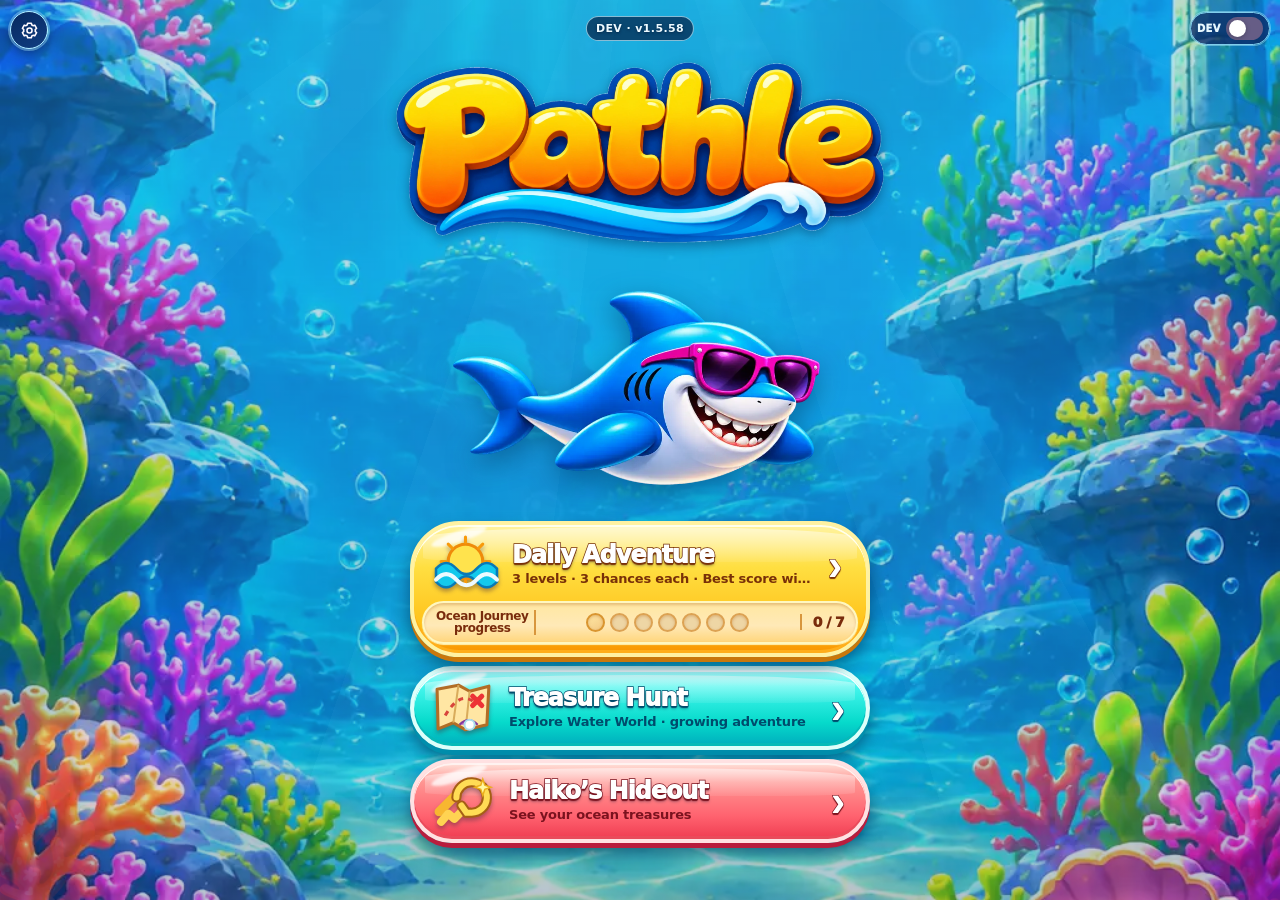
==== commit 7afdd515: "Pathle DEV 1.5.58: fix victory Back overlay and full-size tablet home/coast art" ====
--- a/index.html
+++ b/index.html
@@ -7,18 +7,18 @@
 <meta content="yes" name="mobile-web-app-capable"/>
 <title>Pathle – Ocean Journey</title>
 <link rel="stylesheet" href="css/styles.css?v=52f0ff0c49cd"/>
-<link rel="stylesheet" href="css/home-reef.css?v=509cb544ef44"/>
+<link rel="stylesheet" href="css/home-reef.css?v=c4179679521f"/>
 <link rel="stylesheet" href="css/visual-assets.css?v=472920c4cf11"/>
-<link rel="stylesheet" href="css/menu-capsules.css?v=aff71b9cbc4c"/>
+<link rel="stylesheet" href="css/menu-capsules.css?v=9b8743cfe826"/>
 <link rel="stylesheet" href="css/settings-ocean.css?v=5b65398f32ec"/>
 </head>
 <body>
 <main>
 <section aria-label="Pathle main menu" class="screen" id="welcomeScreen"><div aria-hidden="true" class="ambientOcean"><div class="sunRays"></div><div class="oceanPlant plantLeft">🪸</div><div class="oceanPlant plantRight">🪸</div><div class="oceanBubbles"></div></div>
-<div class="welcomeTop"><button class="homeBuildBadge" id="homeBuildBadge" type="button" title="Check for game updates" aria-label="Check for Pathle updates, installed development version 1.5.57">DEV · v1.5.57</button><div class="topTools"><label class="devControl" title="Enable developer test tools">DEV<span class="switch"><input aria-label="Developer test mode" id="devToggle" type="checkbox"/><span class="switchKnob"></span></span></label><button aria-label="Settings" class="gear" id="homeSettings" title="Settings" type="button"><svg aria-hidden="true" viewbox="0 0 24 24"><path d="M9.7 2.9h4.6l.6 2.2c.55.2 1.1.5 1.6.9l2.15-.75 2.3 4-1.7 1.5c.08.45.12.88.12 1.25s-.04.8-.12 1.25l1.7 1.5-2.3 4-2.15-.75c-.5.4-1.05.7-1.6.9l-.6 2.2H9.7l-.6-2.2c-.55-.2-1.1-.5-1.6-.9l-2.15.75-2.3-4 1.7-1.5c-.08-.45-.12-.88-.12-1.25s.04-.8.12-1.25l-1.7-1.5 2.3-4 2.15.75c.5-.4 1.05-.7 1.6-.9z"></path><circle cx="12" cy="12" r="3.2"></circle></svg></button></div></div>
+<div class="welcomeTop"><button class="homeBuildBadge" id="homeBuildBadge" type="button" title="Check for game updates" aria-label="Check for Pathle updates, installed development version 1.5.58">DEV · v1.5.58</button><div class="topTools"><label class="devControl" title="Enable developer test tools">DEV<span class="switch"><input aria-label="Developer test mode" id="devToggle" type="checkbox"/><span class="switchKnob"></span></span></label><button aria-label="Settings" class="gear" id="homeSettings" title="Settings" type="button"><svg aria-hidden="true" viewbox="0 0 24 24"><path d="M9.7 2.9h4.6l.6 2.2c.55.2 1.1.5 1.6.9l2.15-.75 2.3 4-1.7 1.5c.08.45.12.88.12 1.25s-.04.8-.12 1.25l1.7 1.5-2.3 4-2.15-.75c-.5.4-1.05.7-1.6.9l-.6 2.2H9.7l-.6-2.2c-.55-.2-1.1-.5-1.6-.9l-2.15.75-2.3-4 1.7-1.5c-.08-.45-.12-.88-.12-1.25s.04-.8.12-1.25l-1.7-1.5 2.3-4 2.15.75c.5-.4 1.05-.7 1.6-.9z"></path><circle cx="12" cy="12" r="3.2"></circle></svg></button></div></div>
 <div class="homeBrand"><h1 class="pathleHomeLogoHeading"><img class="pathleHomeLogoImage" src="images/pathle-logo.webp?v=9721ef72970c" alt="Pathle" width="1807" height="696" decoding="async" fetchpriority="high" draggable="false"></h1></div><div class="illustratedHero"><div class="homeStage"><div aria-hidden="true" class="sea-light-rays"></div><div aria-hidden="true" class="sea-floor"><span class="reef-cluster r1">🪸</span><span class="reef-cluster r2">🪸</span><span class="reef-cluster r3">🌿</span></div><span aria-hidden="true" class="home-fish fish-one">🐠</span><span aria-hidden="true" class="home-fish fish-two">🐟</span><span aria-hidden="true" class="home-bubble hb1"></span><span aria-hidden="true" class="home-bubble hb2"></span><span aria-hidden="true" class="home-bubble hb3"></span><span aria-hidden="true" class="home-bubble hb4"></span><div aria-label="Haiko the Shark swimming to the right, smiling, wearing violet sunglasses" class="haiko-avatar restored-haiko home-haiko" role="img"><img class="home-swimming-art" src="images/haiko-swimming-menu.webp?v=23b8cf3245ec" alt="" aria-hidden="true" decoding="async" fetchpriority="high"><div aria-hidden="true" class="haiko-scene-item"></div><div aria-hidden="true" class="haiko-shades shades-purple"></div><div aria-hidden="true" class="haiko-shades shades-gold"></div><div aria-hidden="true" class="haiko-accessory-slot slot-hat"></div><div aria-hidden="true" class="haiko-accessory-slot slot-hand"></div></div><span class="goldenBadge" hidden="" id="goldenBadge"></span></div></div>
 <div class="adventureCard" id="adventureCard"><button class="menuButton menuDaily" id="playDaily" type="button"><span aria-hidden="true" class="menuIcon"><svg viewBox="0 0 64 64" aria-hidden="true" xmlns="http://www.w3.org/2000/svg"><circle cx="31" cy="28" r="17" fill="#ffe34d" stroke="#ef8b0a" stroke-width="3"/><g stroke="#f89a0a" stroke-width="3" stroke-linecap="round"><path d="M31 4v5M31 47v5M7 28h5M50 28h5M14 11l4 4M44 42l4 4M48 11l-4 4M18 42l-4 4"/></g><path d="M2 35q10-11 20 0t20 0 20 0v13Q52 59 42 48T22 48 2 48Z" fill="#13c9ec" stroke="#0879b7" stroke-width="2.5"/><path d="M2 46q10-11 20 0t20 0 20 0" fill="none" stroke="#edfaff" stroke-width="4" stroke-linecap="round"/></svg></span><span><strong id="dailyButtonTitle">Daily Adventure</strong><small id="dailyButtonHint">3 levels · 3 tries each · Best score wins</small></span><span class="chevron">›</span></button><button class="dailyProgressPanel" id="journeyQuick" type="button" aria-label="View your Ocean Journey map. Zero of seven days completed." title="View Ocean Journey map"><span class="dailyProgressCaption">Ocean Journey<span>progress</span></span><span aria-hidden="true" class="weekDots" id="homeWeekDots"></span><span class="dailyProgressDay" id="homeDay">0 / 7</span></button><button class="menuJourney visuallyHiddenControl" id="journeyButton" type="button">View 7-day map ↗</button></div>
-<a class="menuButton menuTreasure" id="playTreasure" href="treasure-hunt.html?v=1.5.57"><span aria-hidden="true" class="menuIcon"><svg viewBox="0 0 64 64" aria-hidden="true" xmlns="http://www.w3.org/2000/svg"><path d="M6 13 27 9 38 15 57 10 55 48 34 53 22 46 7 52Z" fill="#ffe6a3" stroke="#b26d26" stroke-width="3" stroke-linejoin="round"/><path d="M27 9 22 46M38 15 34 53" fill="none" stroke="#d9ac5c" stroke-width="2"/><path d="M14 39q15-26 30-12" fill="none" stroke="#d8443c" stroke-width="3" stroke-dasharray="5 5"/><path d="m41 20 9 9m0-9-9 9" stroke="#ed3336" stroke-width="5" stroke-linecap="round"/><path d="M28 48q9-9 18 0" fill="#be65c9" stroke="#83399c" stroke-width="2"/><circle cx="38" cy="48" r="5" fill="#fff" stroke="#a9dded" stroke-width="2"/></svg></span><span><strong>Treasure Hunt</strong><small>Explore Water World · growing adventure</small></span><span class="chevron">›</span></a><button class="menuButton menuHideout" id="openHideout" type="button"><span aria-hidden="true" class="menuIcon"><svg viewBox="0 0 64 64" aria-hidden="true" xmlns="http://www.w3.org/2000/svg"><path d="M8 42 23 27" stroke="#f7b730" stroke-width="9" stroke-linecap="round"/><path d="M10 52 17 44 23 49 30 42" fill="none" stroke="#ffd352" stroke-width="8" stroke-linejoin="round" stroke-linecap="round"/><path d="M25 28a15 15 0 1 1 14 15h-4l-5-7" fill="none" stroke="#a65f14" stroke-width="10" stroke-linecap="round"/><path d="M25 28a15 15 0 1 1 14 15h-4l-5-7" fill="none" stroke="#ffdc55" stroke-width="6" stroke-linecap="round"/><path d="m51 10 2 6 6 2-6 2-2 6-2-6-6-2 6-2Z" fill="#fff8a2" stroke="#ecae1d" stroke-width="1.5"/></svg></span><span><strong>Haiko’s Hideout</strong><small>See your ocean treasures</small></span><span class="chevron">›</span></button>
+<a class="menuButton menuTreasure" id="playTreasure" href="treasure-hunt.html?v=1.5.58"><span aria-hidden="true" class="menuIcon"><svg viewBox="0 0 64 64" aria-hidden="true" xmlns="http://www.w3.org/2000/svg"><path d="M6 13 27 9 38 15 57 10 55 48 34 53 22 46 7 52Z" fill="#ffe6a3" stroke="#b26d26" stroke-width="3" stroke-linejoin="round"/><path d="M27 9 22 46M38 15 34 53" fill="none" stroke="#d9ac5c" stroke-width="2"/><path d="M14 39q15-26 30-12" fill="none" stroke="#d8443c" stroke-width="3" stroke-dasharray="5 5"/><path d="m41 20 9 9m0-9-9 9" stroke="#ed3336" stroke-width="5" stroke-linecap="round"/><path d="M28 48q9-9 18 0" fill="#be65c9" stroke="#83399c" stroke-width="2"/><circle cx="38" cy="48" r="5" fill="#fff" stroke="#a9dded" stroke-width="2"/></svg></span><span><strong>Treasure Hunt</strong><small>Explore Water World · growing adventure</small></span><span class="chevron">›</span></a><button class="menuButton menuHideout" id="openHideout" type="button"><span aria-hidden="true" class="menuIcon"><svg viewBox="0 0 64 64" aria-hidden="true" xmlns="http://www.w3.org/2000/svg"><path d="M8 42 23 27" stroke="#f7b730" stroke-width="9" stroke-linecap="round"/><path d="M10 52 17 44 23 49 30 42" fill="none" stroke="#ffd352" stroke-width="8" stroke-linejoin="round" stroke-linecap="round"/><path d="M25 28a15 15 0 1 1 14 15h-4l-5-7" fill="none" stroke="#a65f14" stroke-width="10" stroke-linecap="round"/><path d="M25 28a15 15 0 1 1 14 15h-4l-5-7" fill="none" stroke="#ffdc55" stroke-width="6" stroke-linecap="round"/><path d="m51 10 2 6 6 2-6 2-2 6-2-6-6-2 6-2Z" fill="#fff8a2" stroke="#ecae1d" stroke-width="1.5"/></svg></span><span><strong>Haiko’s Hideout</strong><small>See your ocean treasures</small></span><span class="chevron">›</span></button>
 <div class="homeFooter visuallyHiddenControl" id="homeProgress">A new chapter awaits beyond the reef.</div><div class="devPanel" hidden="" id="devPanel"><strong>🔧 Developer Test Mode</strong><div class="tiny">Explore any of the 7 adventure days without affecting official scores, rewards or daily limits.</div><div class="devRow"><select aria-label="Select developer test day" id="devDaySelect"><option value="1">Day 1 · Welcome</option><option value="2">Day 2 · Pearls</option><option value="3">Day 3 · Coral</option><option value="4">Day 4 · Pearl Trail</option><option value="5">Day 5 · Islands</option><option value="6">Day 6 · Passage</option><option value="7">Day 7 · Treasure</option></select><button id="launchDev" type="button">Test day ▶</button></div></div>
 </section><section aria-label="Haiko’s Hideout treasure room" class="screen" hidden="" id="hideoutScreen">
 <div class="hideoutRoomBg"></div>
@@ -58,7 +58,7 @@
 <section class="panel"><div class="top"><h2 id="progressHeading" style="margin:0">Daily progress</h2><strong id="streak">🔥 0-day streak</strong></div><div class="help" id="progress" style="margin-top:10px"></div><div class="summary hidden" id="summary"></div><div class="actions" style="margin-top:12px"><button class="primary" id="share">Share results</button></div></section>
 <footer id="gameVersionFooter">Pathle · Ocean Journey</footer>
 </section>
-<div class="modalBackdrop" hidden="" id="updateModal"><section aria-labelledby="updateTitle" aria-describedby="updateMessage" aria-modal="true" class="modalCard pathleUpdateCard" role="dialog"><h2 id="updateTitle">Pathle updates</h2><p class="modalSubtitle" id="updateLoadedVersion">Installed: DEV · v1.5.57</p><p id="updateMessage" role="status" aria-live="polite">Checking for updates…</p><div class="pathleUpdateActions"><button type="button" class="primary" id="updateInstall" hidden>Load latest version</button><button type="button" id="updateRetry">Check again</button><button type="button" id="updateClose">Close</button></div></section></div><div class="modalBackdrop" hidden="" id="settingsModal">
+<div class="modalBackdrop" hidden="" id="updateModal"><section aria-labelledby="updateTitle" aria-describedby="updateMessage" aria-modal="true" class="modalCard pathleUpdateCard" role="dialog"><h2 id="updateTitle">Pathle updates</h2><p class="modalSubtitle" id="updateLoadedVersion">Installed: DEV · v1.5.58</p><p id="updateMessage" role="status" aria-live="polite">Checking for updates…</p><div class="pathleUpdateActions"><button type="button" class="primary" id="updateInstall" hidden>Load latest version</button><button type="button" id="updateRetry">Check again</button><button type="button" id="updateClose">Close</button></div></section></div><div class="modalBackdrop" hidden="" id="settingsModal">
 <section aria-labelledby="settingsTitle" aria-modal="true" class="modalCard oceanSettingsCard" role="dialog">
   <div class="modalHeader oceanSettingsHeader">
     <div>
@@ -92,7 +92,7 @@
 </div>
 <div class="modalBackdrop" hidden="" id="storyModal"><div aria-hidden="true" class="guideScrim"></div><svg aria-hidden="true" class="guidePointer" hidden="" id="guidePointer" xmlns="http://www.w3.org/2000/svg"><defs><marker id="guideArrowhead" markerheight="7" markerwidth="7" orient="auto" refx="5" refy="3"><path d="M0 0 L6 3 L0 6 Z" fill="#FFE383"></path></marker></defs><path fill="none" id="guidePointerPath" marker-end="url(#guideArrowhead)" stroke="#FFE383" stroke-dasharray="7 6" stroke-linecap="round" stroke-width="3.4"></path></svg><div aria-hidden="true" class="guideFocus" hidden="" id="guideFocus"></div><section aria-labelledby="storyHeading" aria-modal="true" class="haiko-guide-scene" role="dialog"><div class="guideCast"><div aria-label="Haiko the Shark, smiling and showing a thumbs-up" class="haiko-avatar restored-haiko floating-haiko" role="img"><div aria-hidden="true" class="haiko-scene-item"></div><div aria-hidden="true" class="haiko-shades shades-purple"></div><div aria-hidden="true" class="haiko-shades shades-gold"></div><div aria-hidden="true" class="haiko-accessory-slot slot-hat"></div><div aria-hidden="true" class="haiko-accessory-slot slot-hand"></div></div></div><div class="guideSpeechArea"><div class="guideSpeechHead"><span>HAIKO SAYS...</span><button aria-label="Skip tutorial" id="storySkip" type="button">Skip ×</button></div><div class="guideSpeech"><h2 id="storyHeading">Hey, explorer!</h2><p id="storyText"></p><div class="guideSpeechNav"><button aria-label="Previous page" id="storyPrev" type="button">←</button><div aria-label="Guide steps" id="storyDots"></div><button aria-label="Next page" id="storyNext" type="button">→</button></div></div></div></section></div><div class="modalBackdrop" hidden="" id="resultModal"><section aria-labelledby="resultTitle" aria-modal="true" class="modalCard" role="dialog"><div aria-label="Haiko the Shark, smiling and showing a thumbs-up" class="haiko-avatar restored-haiko result-haiko" role="img"><div aria-hidden="true" class="haiko-scene-item"></div><div aria-hidden="true" class="haiko-shades shades-purple"></div><div aria-hidden="true" class="haiko-shades shades-gold"></div><div aria-hidden="true" class="haiko-accessory-slot slot-hat"></div><div aria-hidden="true" class="haiko-accessory-slot slot-hand"></div></div><h2 id="resultTitle">Level Complete!</h2><p class="modalSubtitle" id="resultSubtitle">Well played!</p><div class="recordTag" hidden="" id="recordTag">⭐ New personal best!</div><div class="resultScore"><div class="resultMetric"><span>This run</span><strong id="resultTaps">0</strong></div><div class="resultMetric best"><span>Best score</span><strong id="resultBest">0</strong></div></div><p class="tiny muted" id="resultAttemptsLabel">TRIES USED</p><div aria-hidden="true" class="resultFins" id="resultFins"></div><p class="resultRemaining" id="resultRemaining"></p><p class="modalWarning" hidden="" id="resultWarning"></p><p class="modalWarning" hidden="" id="rewardNote">🎁 A mystery treasure awaits! Return to the menu to open it.</p><div class="resultActions"><button class="secondary" id="resultRetry" type="button">↻ Try again</button><button class="primary" id="resultNext" type="button">Next level →</button><button id="resultHome" type="button">⌂ Main menu</button><button class="secondary" hidden="" id="resultShare" type="button">⇧ Share results</button></div></section></div><div class="modalBackdrop" hidden="" id="rewardModal"><section aria-labelledby="rewardTitle" aria-modal="true" class="chestScene" role="dialog"><div class="chestIntro"><div class="chestEyebrow">CHAPTER 1 • TREASURE REEF</div><h2 id="rewardTitle">A mysterious chest!</h2><p id="rewardDescription">Haiko has discovered something mysterious...</p></div><button aria-label="Open treasure chest" class="treasureChest" id="openChest" type="button"><svg aria-hidden="true" viewbox="0 0 300 260"><defs><lineargradient id="woodG" x1="0" x2="0" y1="0" y2="1"><stop stop-color="#BC6D2B"></stop><stop offset="1" stop-color="#64311C"></stop></lineargradient><lineargradient id="goldG" x1="0" x2="1" y1="0" y2="1"><stop stop-color="#FFF2A3"></stop><stop offset=".5" stop-color="#FFBF36"></stop><stop offset="1" stop-color="#BA6818"></stop></lineargradient></defs><g class="chest-body"><rect fill="url(#woodG)" height="109" rx="20" stroke="#71361D" stroke-width="7" width="216" x="42" y="121"></rect><path d="M43 146H258M43 199H258" stroke="#E99439" stroke-width="7"></path><path d="M74 124V227M226 124V227" stroke="url(#goldG)" stroke-width="16"></path><rect fill="url(#goldG)" height="63" rx="9" stroke="#9C561C" stroke-width="4" width="43" x="129" y="126"></rect><circle cx="150" cy="151" fill="#6B411F" r="11"></circle><path d="M150 155v16" stroke="#6B411F" stroke-width="8"></path></g><g class="chest-lid"><path d="M37 127Q28 39 150 36 Q273 39 263 127Z" fill="url(#woodG)" stroke="#7A351B" stroke-width="8"></path><path d="M57 123Q53 62 150 58Q245 62 242 123" fill="none" stroke="url(#goldG)" stroke-width="17"></path><path d="M41 120H258" stroke="url(#goldG)" stroke-width="15"></path><path d="M92 59l7 65M207 59l-7 65" stroke="#F8BB49" stroke-width="12"></path></g><g class="chest-sparkles" fill="#FFF1A5"><path d="M15 54l9 21 20 8-20 9-9 20-9-20-19-9 19-8z"></path><path d="M282 25l7 16 15 7-15 7-7 17-7-17-15-7 15-7z"></path></g></svg><span class="chestPrompt">Tap to open!</span></button><div class="chestReveal" hidden="" id="chestReveal"><div class="prizePearlScene"><span aria-hidden="true" class="prizeRays"></span><span aria-hidden="true" class="prizeShell">✧</span><span aria-label="Beautiful glowing luminous pearl" class="prizePearl" role="img"></span><div aria-hidden="true" class="prizeSparkles">✦ ✧ ✦</div></div><h3>Luminous Pearl!</h3><p>Haiko’s first ocean treasure. Visit the Hideout to see it glow!</p></div><button class="primary chestDone" hidden="" id="rewardClose" type="button">Amazing!</button></section></div>
 </main>
-<script src="js/version.js?v=935fef973f59"></script>
+<script src="js/version.js?v=43a9cbc58176"></script>
 <script src="js/save-schema.js?v=162963691312"></script>
 <script src="js/storage.js?v=50def4457dd6"></script>
 <script src="js/board-engine.js?v=e07e6dddff89"></script>
--- a/css/home-reef.css
+++ b/css/home-reef.css
@@ -243,3 +243,21 @@
     width:clamp(220px,80vw,330px);
   }
 }
+
+/* DEV 1.5.58: tablet home is an edge-to-edge ocean, not a 500px card.
+   Only the visible main menu opts out of the legacy game-board max-width. */
+@media (min-width:600px){
+  body:not(.game-active) main:has(#welcomeScreen:not([hidden])){
+    width:100%;
+    max-width:none;
+    margin:0;
+    padding:0;
+  }
+  #welcomeScreen{width:100%;}
+  #welcomeScreen .homeBrand .pathleHomeLogoHeading{
+    width:clamp(375px,57vw,500px);
+  }
+  #welcomeScreen .illustratedHero .homeStage > .home-haiko{
+    width:min(84%,48dvh,470px)!important;
+  }
+}
--- a/css/menu-capsules.css
+++ b/css/menu-capsules.css
@@ -372,3 +372,11 @@
 @media(max-height:520px){
   #welcomeScreen{--home-capsule-top:-20px;}
 }
+
+/* DEV 1.5.58: tablets use a comfortable central action column while
+   the reef artwork and main-screen shell fill the entire display. */
+@media (min-width:600px){
+  #welcomeScreen{
+    --home-capsule-width:min(64vw,460px);
+  }
+}
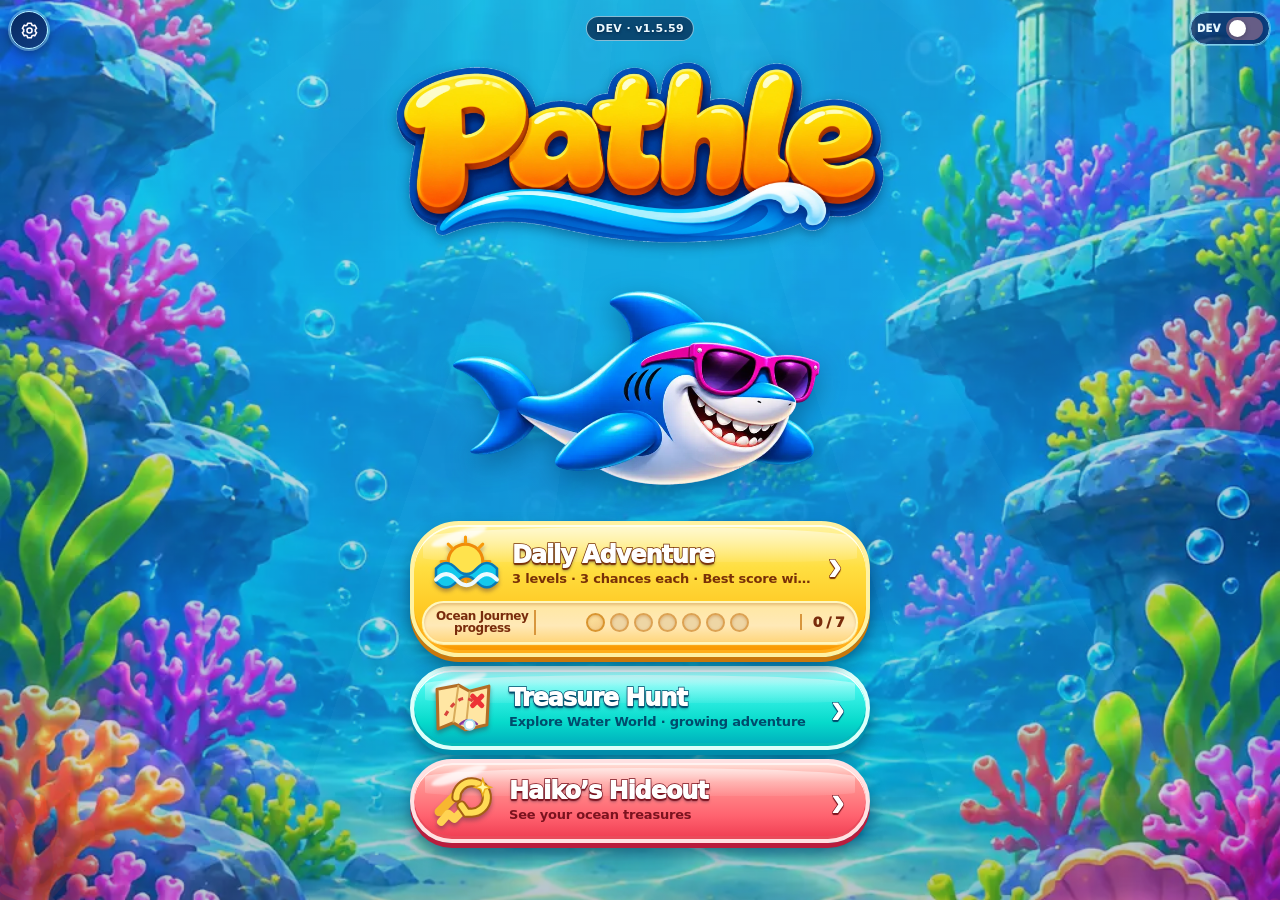
==== commit 427b5bd5: "chore: synchronize DEV 1.5.59 release and regression tests" ====
--- a/index.html
+++ b/index.html
@@ -7,7 +7,7 @@
 <meta content="yes" name="mobile-web-app-capable"/>
 <title>Pathle – Ocean Journey</title>
 <link rel="stylesheet" href="css/styles.css?v=52f0ff0c49cd"/>
-<link rel="stylesheet" href="css/home-reef.css?v=c4179679521f"/>
+<link rel="stylesheet" href="css/home-reef.css?v=28c5eadb8991"/>
 <link rel="stylesheet" href="css/visual-assets.css?v=472920c4cf11"/>
 <link rel="stylesheet" href="css/menu-capsules.css?v=9b8743cfe826"/>
 <link rel="stylesheet" href="css/settings-ocean.css?v=5b65398f32ec"/>
@@ -15,10 +15,10 @@
 <body>
 <main>
 <section aria-label="Pathle main menu" class="screen" id="welcomeScreen"><div aria-hidden="true" class="ambientOcean"><div class="sunRays"></div><div class="oceanPlant plantLeft">🪸</div><div class="oceanPlant plantRight">🪸</div><div class="oceanBubbles"></div></div>
-<div class="welcomeTop"><button class="homeBuildBadge" id="homeBuildBadge" type="button" title="Check for game updates" aria-label="Check for Pathle updates, installed development version 1.5.58">DEV · v1.5.58</button><div class="topTools"><label class="devControl" title="Enable developer test tools">DEV<span class="switch"><input aria-label="Developer test mode" id="devToggle" type="checkbox"/><span class="switchKnob"></span></span></label><button aria-label="Settings" class="gear" id="homeSettings" title="Settings" type="button"><svg aria-hidden="true" viewbox="0 0 24 24"><path d="M9.7 2.9h4.6l.6 2.2c.55.2 1.1.5 1.6.9l2.15-.75 2.3 4-1.7 1.5c.08.45.12.88.12 1.25s-.04.8-.12 1.25l1.7 1.5-2.3 4-2.15-.75c-.5.4-1.05.7-1.6.9l-.6 2.2H9.7l-.6-2.2c-.55-.2-1.1-.5-1.6-.9l-2.15.75-2.3-4 1.7-1.5c-.08-.45-.12-.88-.12-1.25s.04-.8.12-1.25l-1.7-1.5 2.3-4 2.15.75c.5-.4 1.05-.7 1.6-.9z"></path><circle cx="12" cy="12" r="3.2"></circle></svg></button></div></div>
+<div class="welcomeTop"><button class="homeBuildBadge" id="homeBuildBadge" type="button" title="Check for game updates" aria-label="Check for Pathle updates, installed development version 1.5.59">DEV · v1.5.59</button><div class="topTools"><label class="devControl" title="Enable developer test tools">DEV<span class="switch"><input aria-label="Developer test mode" id="devToggle" type="checkbox"/><span class="switchKnob"></span></span></label><button aria-label="Settings" class="gear" id="homeSettings" title="Settings" type="button"><svg aria-hidden="true" viewbox="0 0 24 24"><path d="M9.7 2.9h4.6l.6 2.2c.55.2 1.1.5 1.6.9l2.15-.75 2.3 4-1.7 1.5c.08.45.12.88.12 1.25s-.04.8-.12 1.25l1.7 1.5-2.3 4-2.15-.75c-.5.4-1.05.7-1.6.9l-.6 2.2H9.7l-.6-2.2c-.55-.2-1.1-.5-1.6-.9l-2.15.75-2.3-4 1.7-1.5c-.08-.45-.12-.88-.12-1.25s.04-.8.12-1.25l-1.7-1.5 2.3-4 2.15.75c.5-.4 1.05-.7 1.6-.9z"></path><circle cx="12" cy="12" r="3.2"></circle></svg></button></div></div>
 <div class="homeBrand"><h1 class="pathleHomeLogoHeading"><img class="pathleHomeLogoImage" src="images/pathle-logo.webp?v=9721ef72970c" alt="Pathle" width="1807" height="696" decoding="async" fetchpriority="high" draggable="false"></h1></div><div class="illustratedHero"><div class="homeStage"><div aria-hidden="true" class="sea-light-rays"></div><div aria-hidden="true" class="sea-floor"><span class="reef-cluster r1">🪸</span><span class="reef-cluster r2">🪸</span><span class="reef-cluster r3">🌿</span></div><span aria-hidden="true" class="home-fish fish-one">🐠</span><span aria-hidden="true" class="home-fish fish-two">🐟</span><span aria-hidden="true" class="home-bubble hb1"></span><span aria-hidden="true" class="home-bubble hb2"></span><span aria-hidden="true" class="home-bubble hb3"></span><span aria-hidden="true" class="home-bubble hb4"></span><div aria-label="Haiko the Shark swimming to the right, smiling, wearing violet sunglasses" class="haiko-avatar restored-haiko home-haiko" role="img"><img class="home-swimming-art" src="images/haiko-swimming-menu.webp?v=23b8cf3245ec" alt="" aria-hidden="true" decoding="async" fetchpriority="high"><div aria-hidden="true" class="haiko-scene-item"></div><div aria-hidden="true" class="haiko-shades shades-purple"></div><div aria-hidden="true" class="haiko-shades shades-gold"></div><div aria-hidden="true" class="haiko-accessory-slot slot-hat"></div><div aria-hidden="true" class="haiko-accessory-slot slot-hand"></div></div><span class="goldenBadge" hidden="" id="goldenBadge"></span></div></div>
 <div class="adventureCard" id="adventureCard"><button class="menuButton menuDaily" id="playDaily" type="button"><span aria-hidden="true" class="menuIcon"><svg viewBox="0 0 64 64" aria-hidden="true" xmlns="http://www.w3.org/2000/svg"><circle cx="31" cy="28" r="17" fill="#ffe34d" stroke="#ef8b0a" stroke-width="3"/><g stroke="#f89a0a" stroke-width="3" stroke-linecap="round"><path d="M31 4v5M31 47v5M7 28h5M50 28h5M14 11l4 4M44 42l4 4M48 11l-4 4M18 42l-4 4"/></g><path d="M2 35q10-11 20 0t20 0 20 0v13Q52 59 42 48T22 48 2 48Z" fill="#13c9ec" stroke="#0879b7" stroke-width="2.5"/><path d="M2 46q10-11 20 0t20 0 20 0" fill="none" stroke="#edfaff" stroke-width="4" stroke-linecap="round"/></svg></span><span><strong id="dailyButtonTitle">Daily Adventure</strong><small id="dailyButtonHint">3 levels · 3 tries each · Best score wins</small></span><span class="chevron">›</span></button><button class="dailyProgressPanel" id="journeyQuick" type="button" aria-label="View your Ocean Journey map. Zero of seven days completed." title="View Ocean Journey map"><span class="dailyProgressCaption">Ocean Journey<span>progress</span></span><span aria-hidden="true" class="weekDots" id="homeWeekDots"></span><span class="dailyProgressDay" id="homeDay">0 / 7</span></button><button class="menuJourney visuallyHiddenControl" id="journeyButton" type="button">View 7-day map ↗</button></div>
-<a class="menuButton menuTreasure" id="playTreasure" href="treasure-hunt.html?v=1.5.58"><span aria-hidden="true" class="menuIcon"><svg viewBox="0 0 64 64" aria-hidden="true" xmlns="http://www.w3.org/2000/svg"><path d="M6 13 27 9 38 15 57 10 55 48 34 53 22 46 7 52Z" fill="#ffe6a3" stroke="#b26d26" stroke-width="3" stroke-linejoin="round"/><path d="M27 9 22 46M38 15 34 53" fill="none" stroke="#d9ac5c" stroke-width="2"/><path d="M14 39q15-26 30-12" fill="none" stroke="#d8443c" stroke-width="3" stroke-dasharray="5 5"/><path d="m41 20 9 9m0-9-9 9" stroke="#ed3336" stroke-width="5" stroke-linecap="round"/><path d="M28 48q9-9 18 0" fill="#be65c9" stroke="#83399c" stroke-width="2"/><circle cx="38" cy="48" r="5" fill="#fff" stroke="#a9dded" stroke-width="2"/></svg></span><span><strong>Treasure Hunt</strong><small>Explore Water World · growing adventure</small></span><span class="chevron">›</span></a><button class="menuButton menuHideout" id="openHideout" type="button"><span aria-hidden="true" class="menuIcon"><svg viewBox="0 0 64 64" aria-hidden="true" xmlns="http://www.w3.org/2000/svg"><path d="M8 42 23 27" stroke="#f7b730" stroke-width="9" stroke-linecap="round"/><path d="M10 52 17 44 23 49 30 42" fill="none" stroke="#ffd352" stroke-width="8" stroke-linejoin="round" stroke-linecap="round"/><path d="M25 28a15 15 0 1 1 14 15h-4l-5-7" fill="none" stroke="#a65f14" stroke-width="10" stroke-linecap="round"/><path d="M25 28a15 15 0 1 1 14 15h-4l-5-7" fill="none" stroke="#ffdc55" stroke-width="6" stroke-linecap="round"/><path d="m51 10 2 6 6 2-6 2-2 6-2-6-6-2 6-2Z" fill="#fff8a2" stroke="#ecae1d" stroke-width="1.5"/></svg></span><span><strong>Haiko’s Hideout</strong><small>See your ocean treasures</small></span><span class="chevron">›</span></button>
+<a class="menuButton menuTreasure" id="playTreasure" href="treasure-hunt.html?v=1.5.59"><span aria-hidden="true" class="menuIcon"><svg viewBox="0 0 64 64" aria-hidden="true" xmlns="http://www.w3.org/2000/svg"><path d="M6 13 27 9 38 15 57 10 55 48 34 53 22 46 7 52Z" fill="#ffe6a3" stroke="#b26d26" stroke-width="3" stroke-linejoin="round"/><path d="M27 9 22 46M38 15 34 53" fill="none" stroke="#d9ac5c" stroke-width="2"/><path d="M14 39q15-26 30-12" fill="none" stroke="#d8443c" stroke-width="3" stroke-dasharray="5 5"/><path d="m41 20 9 9m0-9-9 9" stroke="#ed3336" stroke-width="5" stroke-linecap="round"/><path d="M28 48q9-9 18 0" fill="#be65c9" stroke="#83399c" stroke-width="2"/><circle cx="38" cy="48" r="5" fill="#fff" stroke="#a9dded" stroke-width="2"/></svg></span><span><strong>Treasure Hunt</strong><small>Explore Water World · growing adventure</small></span><span class="chevron">›</span></a><button class="menuButton menuHideout" id="openHideout" type="button"><span aria-hidden="true" class="menuIcon"><svg viewBox="0 0 64 64" aria-hidden="true" xmlns="http://www.w3.org/2000/svg"><path d="M8 42 23 27" stroke="#f7b730" stroke-width="9" stroke-linecap="round"/><path d="M10 52 17 44 23 49 30 42" fill="none" stroke="#ffd352" stroke-width="8" stroke-linejoin="round" stroke-linecap="round"/><path d="M25 28a15 15 0 1 1 14 15h-4l-5-7" fill="none" stroke="#a65f14" stroke-width="10" stroke-linecap="round"/><path d="M25 28a15 15 0 1 1 14 15h-4l-5-7" fill="none" stroke="#ffdc55" stroke-width="6" stroke-linecap="round"/><path d="m51 10 2 6 6 2-6 2-2 6-2-6-6-2 6-2Z" fill="#fff8a2" stroke="#ecae1d" stroke-width="1.5"/></svg></span><span><strong>Haiko’s Hideout</strong><small>See your ocean treasures</small></span><span class="chevron">›</span></button>
 <div class="homeFooter visuallyHiddenControl" id="homeProgress">A new chapter awaits beyond the reef.</div><div class="devPanel" hidden="" id="devPanel"><strong>🔧 Developer Test Mode</strong><div class="tiny">Explore any of the 7 adventure days without affecting official scores, rewards or daily limits.</div><div class="devRow"><select aria-label="Select developer test day" id="devDaySelect"><option value="1">Day 1 · Welcome</option><option value="2">Day 2 · Pearls</option><option value="3">Day 3 · Coral</option><option value="4">Day 4 · Pearl Trail</option><option value="5">Day 5 · Islands</option><option value="6">Day 6 · Passage</option><option value="7">Day 7 · Treasure</option></select><button id="launchDev" type="button">Test day ▶</button></div></div>
 </section><section aria-label="Haiko’s Hideout treasure room" class="screen" hidden="" id="hideoutScreen">
 <div class="hideoutRoomBg"></div>
@@ -58,7 +58,7 @@
 <section class="panel"><div class="top"><h2 id="progressHeading" style="margin:0">Daily progress</h2><strong id="streak">🔥 0-day streak</strong></div><div class="help" id="progress" style="margin-top:10px"></div><div class="summary hidden" id="summary"></div><div class="actions" style="margin-top:12px"><button class="primary" id="share">Share results</button></div></section>
 <footer id="gameVersionFooter">Pathle · Ocean Journey</footer>
 </section>
-<div class="modalBackdrop" hidden="" id="updateModal"><section aria-labelledby="updateTitle" aria-describedby="updateMessage" aria-modal="true" class="modalCard pathleUpdateCard" role="dialog"><h2 id="updateTitle">Pathle updates</h2><p class="modalSubtitle" id="updateLoadedVersion">Installed: DEV · v1.5.58</p><p id="updateMessage" role="status" aria-live="polite">Checking for updates…</p><div class="pathleUpdateActions"><button type="button" class="primary" id="updateInstall" hidden>Load latest version</button><button type="button" id="updateRetry">Check again</button><button type="button" id="updateClose">Close</button></div></section></div><div class="modalBackdrop" hidden="" id="settingsModal">
+<div class="modalBackdrop" hidden="" id="updateModal"><section aria-labelledby="updateTitle" aria-describedby="updateMessage" aria-modal="true" class="modalCard pathleUpdateCard" role="dialog"><h2 id="updateTitle">Pathle updates</h2><p class="modalSubtitle" id="updateLoadedVersion">Installed: DEV · v1.5.59</p><p id="updateMessage" role="status" aria-live="polite">Checking for updates…</p><div class="pathleUpdateActions"><button type="button" class="primary" id="updateInstall" hidden>Load latest version</button><button type="button" id="updateRetry">Check again</button><button type="button" id="updateClose">Close</button></div></section></div><div class="modalBackdrop" hidden="" id="settingsModal">
 <section aria-labelledby="settingsTitle" aria-modal="true" class="modalCard oceanSettingsCard" role="dialog">
   <div class="modalHeader oceanSettingsHeader">
     <div>
@@ -92,7 +92,7 @@
 </div>
 <div class="modalBackdrop" hidden="" id="storyModal"><div aria-hidden="true" class="guideScrim"></div><svg aria-hidden="true" class="guidePointer" hidden="" id="guidePointer" xmlns="http://www.w3.org/2000/svg"><defs><marker id="guideArrowhead" markerheight="7" markerwidth="7" orient="auto" refx="5" refy="3"><path d="M0 0 L6 3 L0 6 Z" fill="#FFE383"></path></marker></defs><path fill="none" id="guidePointerPath" marker-end="url(#guideArrowhead)" stroke="#FFE383" stroke-dasharray="7 6" stroke-linecap="round" stroke-width="3.4"></path></svg><div aria-hidden="true" class="guideFocus" hidden="" id="guideFocus"></div><section aria-labelledby="storyHeading" aria-modal="true" class="haiko-guide-scene" role="dialog"><div class="guideCast"><div aria-label="Haiko the Shark, smiling and showing a thumbs-up" class="haiko-avatar restored-haiko floating-haiko" role="img"><div aria-hidden="true" class="haiko-scene-item"></div><div aria-hidden="true" class="haiko-shades shades-purple"></div><div aria-hidden="true" class="haiko-shades shades-gold"></div><div aria-hidden="true" class="haiko-accessory-slot slot-hat"></div><div aria-hidden="true" class="haiko-accessory-slot slot-hand"></div></div></div><div class="guideSpeechArea"><div class="guideSpeechHead"><span>HAIKO SAYS...</span><button aria-label="Skip tutorial" id="storySkip" type="button">Skip ×</button></div><div class="guideSpeech"><h2 id="storyHeading">Hey, explorer!</h2><p id="storyText"></p><div class="guideSpeechNav"><button aria-label="Previous page" id="storyPrev" type="button">←</button><div aria-label="Guide steps" id="storyDots"></div><button aria-label="Next page" id="storyNext" type="button">→</button></div></div></div></section></div><div class="modalBackdrop" hidden="" id="resultModal"><section aria-labelledby="resultTitle" aria-modal="true" class="modalCard" role="dialog"><div aria-label="Haiko the Shark, smiling and showing a thumbs-up" class="haiko-avatar restored-haiko result-haiko" role="img"><div aria-hidden="true" class="haiko-scene-item"></div><div aria-hidden="true" class="haiko-shades shades-purple"></div><div aria-hidden="true" class="haiko-shades shades-gold"></div><div aria-hidden="true" class="haiko-accessory-slot slot-hat"></div><div aria-hidden="true" class="haiko-accessory-slot slot-hand"></div></div><h2 id="resultTitle">Level Complete!</h2><p class="modalSubtitle" id="resultSubtitle">Well played!</p><div class="recordTag" hidden="" id="recordTag">⭐ New personal best!</div><div class="resultScore"><div class="resultMetric"><span>This run</span><strong id="resultTaps">0</strong></div><div class="resultMetric best"><span>Best score</span><strong id="resultBest">0</strong></div></div><p class="tiny muted" id="resultAttemptsLabel">TRIES USED</p><div aria-hidden="true" class="resultFins" id="resultFins"></div><p class="resultRemaining" id="resultRemaining"></p><p class="modalWarning" hidden="" id="resultWarning"></p><p class="modalWarning" hidden="" id="rewardNote">🎁 A mystery treasure awaits! Return to the menu to open it.</p><div class="resultActions"><button class="secondary" id="resultRetry" type="button">↻ Try again</button><button class="primary" id="resultNext" type="button">Next level →</button><button id="resultHome" type="button">⌂ Main menu</button><button class="secondary" hidden="" id="resultShare" type="button">⇧ Share results</button></div></section></div><div class="modalBackdrop" hidden="" id="rewardModal"><section aria-labelledby="rewardTitle" aria-modal="true" class="chestScene" role="dialog"><div class="chestIntro"><div class="chestEyebrow">CHAPTER 1 • TREASURE REEF</div><h2 id="rewardTitle">A mysterious chest!</h2><p id="rewardDescription">Haiko has discovered something mysterious...</p></div><button aria-label="Open treasure chest" class="treasureChest" id="openChest" type="button"><svg aria-hidden="true" viewbox="0 0 300 260"><defs><lineargradient id="woodG" x1="0" x2="0" y1="0" y2="1"><stop stop-color="#BC6D2B"></stop><stop offset="1" stop-color="#64311C"></stop></lineargradient><lineargradient id="goldG" x1="0" x2="1" y1="0" y2="1"><stop stop-color="#FFF2A3"></stop><stop offset=".5" stop-color="#FFBF36"></stop><stop offset="1" stop-color="#BA6818"></stop></lineargradient></defs><g class="chest-body"><rect fill="url(#woodG)" height="109" rx="20" stroke="#71361D" stroke-width="7" width="216" x="42" y="121"></rect><path d="M43 146H258M43 199H258" stroke="#E99439" stroke-width="7"></path><path d="M74 124V227M226 124V227" stroke="url(#goldG)" stroke-width="16"></path><rect fill="url(#goldG)" height="63" rx="9" stroke="#9C561C" stroke-width="4" width="43" x="129" y="126"></rect><circle cx="150" cy="151" fill="#6B411F" r="11"></circle><path d="M150 155v16" stroke="#6B411F" stroke-width="8"></path></g><g class="chest-lid"><path d="M37 127Q28 39 150 36 Q273 39 263 127Z" fill="url(#woodG)" stroke="#7A351B" stroke-width="8"></path><path d="M57 123Q53 62 150 58Q245 62 242 123" fill="none" stroke="url(#goldG)" stroke-width="17"></path><path d="M41 120H258" stroke="url(#goldG)" stroke-width="15"></path><path d="M92 59l7 65M207 59l-7 65" stroke="#F8BB49" stroke-width="12"></path></g><g class="chest-sparkles" fill="#FFF1A5"><path d="M15 54l9 21 20 8-20 9-9 20-9-20-19-9 19-8z"></path><path d="M282 25l7 16 15 7-15 7-7 17-7-17-15-7 15-7z"></path></g></svg><span class="chestPrompt">Tap to open!</span></button><div class="chestReveal" hidden="" id="chestReveal"><div class="prizePearlScene"><span aria-hidden="true" class="prizeRays"></span><span aria-hidden="true" class="prizeShell">✧</span><span aria-label="Beautiful glowing luminous pearl" class="prizePearl" role="img"></span><div aria-hidden="true" class="prizeSparkles">✦ ✧ ✦</div></div><h3>Luminous Pearl!</h3><p>Haiko’s first ocean treasure. Visit the Hideout to see it glow!</p></div><button class="primary chestDone" hidden="" id="rewardClose" type="button">Amazing!</button></section></div>
 </main>
-<script src="js/version.js?v=43a9cbc58176"></script>
+<script src="js/version.js?v=f527de340635"></script>
 <script src="js/save-schema.js?v=162963691312"></script>
 <script src="js/storage.js?v=50def4457dd6"></script>
 <script src="js/board-engine.js?v=e07e6dddff89"></script>
--- a/css/home-reef.css
+++ b/css/home-reef.css
@@ -261,3 +261,22 @@
     width:min(84%,48dvh,470px)!important;
   }
 }
+
+/* DEV 1.5.59: the home reef fills tablet screens while its action
+   column remains centered. The Daily game keeps its narrow board. */
+@media (min-width:600px){
+  body:not(.game-active) main:has(#welcomeScreen:not([hidden])){
+    width:100vw;
+    max-width:none;
+    margin:0;
+    padding:0;
+  }
+  body:not(.game-active) #welcomeScreen:not([hidden]){
+    box-sizing:border-box;
+    width:100vw;
+    min-width:0;
+    max-width:none;
+    margin-left:calc(50% - 50vw);
+    margin-right:calc(50% - 50vw);
+  }
+}
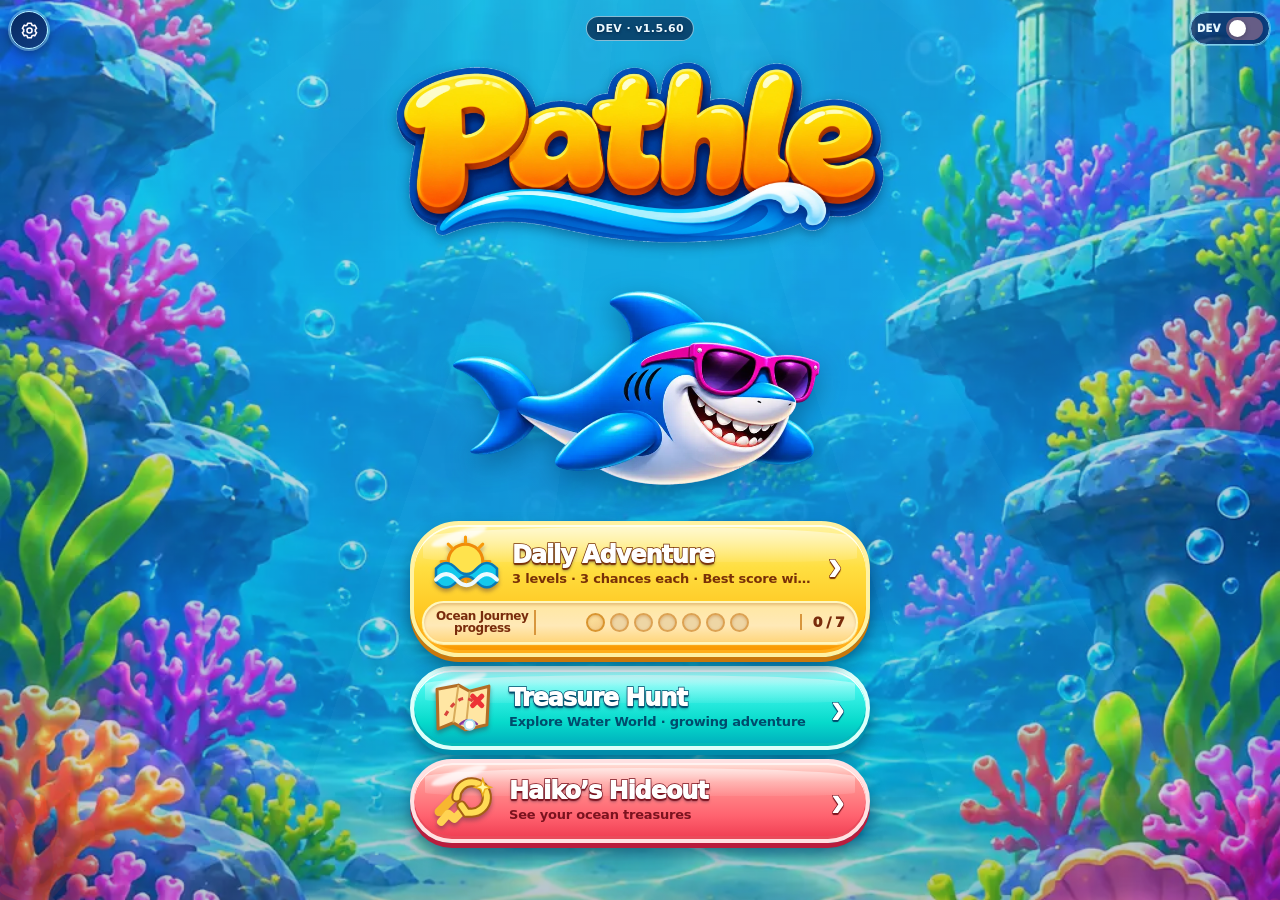
==== commit 6024a5ee: "feat: use Haiko 2.5D fin in Daily and Treasure Hunt (DEV 1.5.60)" ====
--- a/index.html
+++ b/index.html
@@ -8,17 +8,17 @@
 <title>Pathle – Ocean Journey</title>
 <link rel="stylesheet" href="css/styles.css?v=52f0ff0c49cd"/>
 <link rel="stylesheet" href="css/home-reef.css?v=28c5eadb8991"/>
-<link rel="stylesheet" href="css/visual-assets.css?v=472920c4cf11"/>
+<link rel="stylesheet" href="css/visual-assets.css?v=b33e84b5b1cd"/>
 <link rel="stylesheet" href="css/menu-capsules.css?v=9b8743cfe826"/>
 <link rel="stylesheet" href="css/settings-ocean.css?v=5b65398f32ec"/>
 </head>
 <body>
 <main>
 <section aria-label="Pathle main menu" class="screen" id="welcomeScreen"><div aria-hidden="true" class="ambientOcean"><div class="sunRays"></div><div class="oceanPlant plantLeft">🪸</div><div class="oceanPlant plantRight">🪸</div><div class="oceanBubbles"></div></div>
-<div class="welcomeTop"><button class="homeBuildBadge" id="homeBuildBadge" type="button" title="Check for game updates" aria-label="Check for Pathle updates, installed development version 1.5.59">DEV · v1.5.59</button><div class="topTools"><label class="devControl" title="Enable developer test tools">DEV<span class="switch"><input aria-label="Developer test mode" id="devToggle" type="checkbox"/><span class="switchKnob"></span></span></label><button aria-label="Settings" class="gear" id="homeSettings" title="Settings" type="button"><svg aria-hidden="true" viewbox="0 0 24 24"><path d="M9.7 2.9h4.6l.6 2.2c.55.2 1.1.5 1.6.9l2.15-.75 2.3 4-1.7 1.5c.08.45.12.88.12 1.25s-.04.8-.12 1.25l1.7 1.5-2.3 4-2.15-.75c-.5.4-1.05.7-1.6.9l-.6 2.2H9.7l-.6-2.2c-.55-.2-1.1-.5-1.6-.9l-2.15.75-2.3-4 1.7-1.5c-.08-.45-.12-.88-.12-1.25s.04-.8.12-1.25l-1.7-1.5 2.3-4 2.15.75c.5-.4 1.05-.7 1.6-.9z"></path><circle cx="12" cy="12" r="3.2"></circle></svg></button></div></div>
+<div class="welcomeTop"><button class="homeBuildBadge" id="homeBuildBadge" type="button" title="Check for game updates" aria-label="Check for Pathle updates, installed development version 1.5.60">DEV · v1.5.60</button><div class="topTools"><label class="devControl" title="Enable developer test tools">DEV<span class="switch"><input aria-label="Developer test mode" id="devToggle" type="checkbox"/><span class="switchKnob"></span></span></label><button aria-label="Settings" class="gear" id="homeSettings" title="Settings" type="button"><svg aria-hidden="true" viewbox="0 0 24 24"><path d="M9.7 2.9h4.6l.6 2.2c.55.2 1.1.5 1.6.9l2.15-.75 2.3 4-1.7 1.5c.08.45.12.88.12 1.25s-.04.8-.12 1.25l1.7 1.5-2.3 4-2.15-.75c-.5.4-1.05.7-1.6.9l-.6 2.2H9.7l-.6-2.2c-.55-.2-1.1-.5-1.6-.9l-2.15.75-2.3-4 1.7-1.5c-.08-.45-.12-.88-.12-1.25s.04-.8.12-1.25l-1.7-1.5 2.3-4 2.15.75c.5-.4 1.05-.7 1.6-.9z"></path><circle cx="12" cy="12" r="3.2"></circle></svg></button></div></div>
 <div class="homeBrand"><h1 class="pathleHomeLogoHeading"><img class="pathleHomeLogoImage" src="images/pathle-logo.webp?v=9721ef72970c" alt="Pathle" width="1807" height="696" decoding="async" fetchpriority="high" draggable="false"></h1></div><div class="illustratedHero"><div class="homeStage"><div aria-hidden="true" class="sea-light-rays"></div><div aria-hidden="true" class="sea-floor"><span class="reef-cluster r1">🪸</span><span class="reef-cluster r2">🪸</span><span class="reef-cluster r3">🌿</span></div><span aria-hidden="true" class="home-fish fish-one">🐠</span><span aria-hidden="true" class="home-fish fish-two">🐟</span><span aria-hidden="true" class="home-bubble hb1"></span><span aria-hidden="true" class="home-bubble hb2"></span><span aria-hidden="true" class="home-bubble hb3"></span><span aria-hidden="true" class="home-bubble hb4"></span><div aria-label="Haiko the Shark swimming to the right, smiling, wearing violet sunglasses" class="haiko-avatar restored-haiko home-haiko" role="img"><img class="home-swimming-art" src="images/haiko-swimming-menu.webp?v=23b8cf3245ec" alt="" aria-hidden="true" decoding="async" fetchpriority="high"><div aria-hidden="true" class="haiko-scene-item"></div><div aria-hidden="true" class="haiko-shades shades-purple"></div><div aria-hidden="true" class="haiko-shades shades-gold"></div><div aria-hidden="true" class="haiko-accessory-slot slot-hat"></div><div aria-hidden="true" class="haiko-accessory-slot slot-hand"></div></div><span class="goldenBadge" hidden="" id="goldenBadge"></span></div></div>
 <div class="adventureCard" id="adventureCard"><button class="menuButton menuDaily" id="playDaily" type="button"><span aria-hidden="true" class="menuIcon"><svg viewBox="0 0 64 64" aria-hidden="true" xmlns="http://www.w3.org/2000/svg"><circle cx="31" cy="28" r="17" fill="#ffe34d" stroke="#ef8b0a" stroke-width="3"/><g stroke="#f89a0a" stroke-width="3" stroke-linecap="round"><path d="M31 4v5M31 47v5M7 28h5M50 28h5M14 11l4 4M44 42l4 4M48 11l-4 4M18 42l-4 4"/></g><path d="M2 35q10-11 20 0t20 0 20 0v13Q52 59 42 48T22 48 2 48Z" fill="#13c9ec" stroke="#0879b7" stroke-width="2.5"/><path d="M2 46q10-11 20 0t20 0 20 0" fill="none" stroke="#edfaff" stroke-width="4" stroke-linecap="round"/></svg></span><span><strong id="dailyButtonTitle">Daily Adventure</strong><small id="dailyButtonHint">3 levels · 3 tries each · Best score wins</small></span><span class="chevron">›</span></button><button class="dailyProgressPanel" id="journeyQuick" type="button" aria-label="View your Ocean Journey map. Zero of seven days completed." title="View Ocean Journey map"><span class="dailyProgressCaption">Ocean Journey<span>progress</span></span><span aria-hidden="true" class="weekDots" id="homeWeekDots"></span><span class="dailyProgressDay" id="homeDay">0 / 7</span></button><button class="menuJourney visuallyHiddenControl" id="journeyButton" type="button">View 7-day map ↗</button></div>
-<a class="menuButton menuTreasure" id="playTreasure" href="treasure-hunt.html?v=1.5.59"><span aria-hidden="true" class="menuIcon"><svg viewBox="0 0 64 64" aria-hidden="true" xmlns="http://www.w3.org/2000/svg"><path d="M6 13 27 9 38 15 57 10 55 48 34 53 22 46 7 52Z" fill="#ffe6a3" stroke="#b26d26" stroke-width="3" stroke-linejoin="round"/><path d="M27 9 22 46M38 15 34 53" fill="none" stroke="#d9ac5c" stroke-width="2"/><path d="M14 39q15-26 30-12" fill="none" stroke="#d8443c" stroke-width="3" stroke-dasharray="5 5"/><path d="m41 20 9 9m0-9-9 9" stroke="#ed3336" stroke-width="5" stroke-linecap="round"/><path d="M28 48q9-9 18 0" fill="#be65c9" stroke="#83399c" stroke-width="2"/><circle cx="38" cy="48" r="5" fill="#fff" stroke="#a9dded" stroke-width="2"/></svg></span><span><strong>Treasure Hunt</strong><small>Explore Water World · growing adventure</small></span><span class="chevron">›</span></a><button class="menuButton menuHideout" id="openHideout" type="button"><span aria-hidden="true" class="menuIcon"><svg viewBox="0 0 64 64" aria-hidden="true" xmlns="http://www.w3.org/2000/svg"><path d="M8 42 23 27" stroke="#f7b730" stroke-width="9" stroke-linecap="round"/><path d="M10 52 17 44 23 49 30 42" fill="none" stroke="#ffd352" stroke-width="8" stroke-linejoin="round" stroke-linecap="round"/><path d="M25 28a15 15 0 1 1 14 15h-4l-5-7" fill="none" stroke="#a65f14" stroke-width="10" stroke-linecap="round"/><path d="M25 28a15 15 0 1 1 14 15h-4l-5-7" fill="none" stroke="#ffdc55" stroke-width="6" stroke-linecap="round"/><path d="m51 10 2 6 6 2-6 2-2 6-2-6-6-2 6-2Z" fill="#fff8a2" stroke="#ecae1d" stroke-width="1.5"/></svg></span><span><strong>Haiko’s Hideout</strong><small>See your ocean treasures</small></span><span class="chevron">›</span></button>
+<a class="menuButton menuTreasure" id="playTreasure" href="treasure-hunt.html?v=1.5.60"><span aria-hidden="true" class="menuIcon"><svg viewBox="0 0 64 64" aria-hidden="true" xmlns="http://www.w3.org/2000/svg"><path d="M6 13 27 9 38 15 57 10 55 48 34 53 22 46 7 52Z" fill="#ffe6a3" stroke="#b26d26" stroke-width="3" stroke-linejoin="round"/><path d="M27 9 22 46M38 15 34 53" fill="none" stroke="#d9ac5c" stroke-width="2"/><path d="M14 39q15-26 30-12" fill="none" stroke="#d8443c" stroke-width="3" stroke-dasharray="5 5"/><path d="m41 20 9 9m0-9-9 9" stroke="#ed3336" stroke-width="5" stroke-linecap="round"/><path d="M28 48q9-9 18 0" fill="#be65c9" stroke="#83399c" stroke-width="2"/><circle cx="38" cy="48" r="5" fill="#fff" stroke="#a9dded" stroke-width="2"/></svg></span><span><strong>Treasure Hunt</strong><small>Explore Water World · growing adventure</small></span><span class="chevron">›</span></a><button class="menuButton menuHideout" id="openHideout" type="button"><span aria-hidden="true" class="menuIcon"><svg viewBox="0 0 64 64" aria-hidden="true" xmlns="http://www.w3.org/2000/svg"><path d="M8 42 23 27" stroke="#f7b730" stroke-width="9" stroke-linecap="round"/><path d="M10 52 17 44 23 49 30 42" fill="none" stroke="#ffd352" stroke-width="8" stroke-linejoin="round" stroke-linecap="round"/><path d="M25 28a15 15 0 1 1 14 15h-4l-5-7" fill="none" stroke="#a65f14" stroke-width="10" stroke-linecap="round"/><path d="M25 28a15 15 0 1 1 14 15h-4l-5-7" fill="none" stroke="#ffdc55" stroke-width="6" stroke-linecap="round"/><path d="m51 10 2 6 6 2-6 2-2 6-2-6-6-2 6-2Z" fill="#fff8a2" stroke="#ecae1d" stroke-width="1.5"/></svg></span><span><strong>Haiko’s Hideout</strong><small>See your ocean treasures</small></span><span class="chevron">›</span></button>
 <div class="homeFooter visuallyHiddenControl" id="homeProgress">A new chapter awaits beyond the reef.</div><div class="devPanel" hidden="" id="devPanel"><strong>🔧 Developer Test Mode</strong><div class="tiny">Explore any of the 7 adventure days without affecting official scores, rewards or daily limits.</div><div class="devRow"><select aria-label="Select developer test day" id="devDaySelect"><option value="1">Day 1 · Welcome</option><option value="2">Day 2 · Pearls</option><option value="3">Day 3 · Coral</option><option value="4">Day 4 · Pearl Trail</option><option value="5">Day 5 · Islands</option><option value="6">Day 6 · Passage</option><option value="7">Day 7 · Treasure</option></select><button id="launchDev" type="button">Test day ▶</button></div></div>
 </section><section aria-label="Haiko’s Hideout treasure room" class="screen" hidden="" id="hideoutScreen">
 <div class="hideoutRoomBg"></div>
@@ -58,7 +58,7 @@
 <section class="panel"><div class="top"><h2 id="progressHeading" style="margin:0">Daily progress</h2><strong id="streak">🔥 0-day streak</strong></div><div class="help" id="progress" style="margin-top:10px"></div><div class="summary hidden" id="summary"></div><div class="actions" style="margin-top:12px"><button class="primary" id="share">Share results</button></div></section>
 <footer id="gameVersionFooter">Pathle · Ocean Journey</footer>
 </section>
-<div class="modalBackdrop" hidden="" id="updateModal"><section aria-labelledby="updateTitle" aria-describedby="updateMessage" aria-modal="true" class="modalCard pathleUpdateCard" role="dialog"><h2 id="updateTitle">Pathle updates</h2><p class="modalSubtitle" id="updateLoadedVersion">Installed: DEV · v1.5.59</p><p id="updateMessage" role="status" aria-live="polite">Checking for updates…</p><div class="pathleUpdateActions"><button type="button" class="primary" id="updateInstall" hidden>Load latest version</button><button type="button" id="updateRetry">Check again</button><button type="button" id="updateClose">Close</button></div></section></div><div class="modalBackdrop" hidden="" id="settingsModal">
+<div class="modalBackdrop" hidden="" id="updateModal"><section aria-labelledby="updateTitle" aria-describedby="updateMessage" aria-modal="true" class="modalCard pathleUpdateCard" role="dialog"><h2 id="updateTitle">Pathle updates</h2><p class="modalSubtitle" id="updateLoadedVersion">Installed: DEV · v1.5.60</p><p id="updateMessage" role="status" aria-live="polite">Checking for updates…</p><div class="pathleUpdateActions"><button type="button" class="primary" id="updateInstall" hidden>Load latest version</button><button type="button" id="updateRetry">Check again</button><button type="button" id="updateClose">Close</button></div></section></div><div class="modalBackdrop" hidden="" id="settingsModal">
 <section aria-labelledby="settingsTitle" aria-modal="true" class="modalCard oceanSettingsCard" role="dialog">
   <div class="modalHeader oceanSettingsHeader">
     <div>
@@ -92,11 +92,11 @@
 </div>
 <div class="modalBackdrop" hidden="" id="storyModal"><div aria-hidden="true" class="guideScrim"></div><svg aria-hidden="true" class="guidePointer" hidden="" id="guidePointer" xmlns="http://www.w3.org/2000/svg"><defs><marker id="guideArrowhead" markerheight="7" markerwidth="7" orient="auto" refx="5" refy="3"><path d="M0 0 L6 3 L0 6 Z" fill="#FFE383"></path></marker></defs><path fill="none" id="guidePointerPath" marker-end="url(#guideArrowhead)" stroke="#FFE383" stroke-dasharray="7 6" stroke-linecap="round" stroke-width="3.4"></path></svg><div aria-hidden="true" class="guideFocus" hidden="" id="guideFocus"></div><section aria-labelledby="storyHeading" aria-modal="true" class="haiko-guide-scene" role="dialog"><div class="guideCast"><div aria-label="Haiko the Shark, smiling and showing a thumbs-up" class="haiko-avatar restored-haiko floating-haiko" role="img"><div aria-hidden="true" class="haiko-scene-item"></div><div aria-hidden="true" class="haiko-shades shades-purple"></div><div aria-hidden="true" class="haiko-shades shades-gold"></div><div aria-hidden="true" class="haiko-accessory-slot slot-hat"></div><div aria-hidden="true" class="haiko-accessory-slot slot-hand"></div></div></div><div class="guideSpeechArea"><div class="guideSpeechHead"><span>HAIKO SAYS...</span><button aria-label="Skip tutorial" id="storySkip" type="button">Skip ×</button></div><div class="guideSpeech"><h2 id="storyHeading">Hey, explorer!</h2><p id="storyText"></p><div class="guideSpeechNav"><button aria-label="Previous page" id="storyPrev" type="button">←</button><div aria-label="Guide steps" id="storyDots"></div><button aria-label="Next page" id="storyNext" type="button">→</button></div></div></div></section></div><div class="modalBackdrop" hidden="" id="resultModal"><section aria-labelledby="resultTitle" aria-modal="true" class="modalCard" role="dialog"><div aria-label="Haiko the Shark, smiling and showing a thumbs-up" class="haiko-avatar restored-haiko result-haiko" role="img"><div aria-hidden="true" class="haiko-scene-item"></div><div aria-hidden="true" class="haiko-shades shades-purple"></div><div aria-hidden="true" class="haiko-shades shades-gold"></div><div aria-hidden="true" class="haiko-accessory-slot slot-hat"></div><div aria-hidden="true" class="haiko-accessory-slot slot-hand"></div></div><h2 id="resultTitle">Level Complete!</h2><p class="modalSubtitle" id="resultSubtitle">Well played!</p><div class="recordTag" hidden="" id="recordTag">⭐ New personal best!</div><div class="resultScore"><div class="resultMetric"><span>This run</span><strong id="resultTaps">0</strong></div><div class="resultMetric best"><span>Best score</span><strong id="resultBest">0</strong></div></div><p class="tiny muted" id="resultAttemptsLabel">TRIES USED</p><div aria-hidden="true" class="resultFins" id="resultFins"></div><p class="resultRemaining" id="resultRemaining"></p><p class="modalWarning" hidden="" id="resultWarning"></p><p class="modalWarning" hidden="" id="rewardNote">🎁 A mystery treasure awaits! Return to the menu to open it.</p><div class="resultActions"><button class="secondary" id="resultRetry" type="button">↻ Try again</button><button class="primary" id="resultNext" type="button">Next level →</button><button id="resultHome" type="button">⌂ Main menu</button><button class="secondary" hidden="" id="resultShare" type="button">⇧ Share results</button></div></section></div><div class="modalBackdrop" hidden="" id="rewardModal"><section aria-labelledby="rewardTitle" aria-modal="true" class="chestScene" role="dialog"><div class="chestIntro"><div class="chestEyebrow">CHAPTER 1 • TREASURE REEF</div><h2 id="rewardTitle">A mysterious chest!</h2><p id="rewardDescription">Haiko has discovered something mysterious...</p></div><button aria-label="Open treasure chest" class="treasureChest" id="openChest" type="button"><svg aria-hidden="true" viewbox="0 0 300 260"><defs><lineargradient id="woodG" x1="0" x2="0" y1="0" y2="1"><stop stop-color="#BC6D2B"></stop><stop offset="1" stop-color="#64311C"></stop></lineargradient><lineargradient id="goldG" x1="0" x2="1" y1="0" y2="1"><stop stop-color="#FFF2A3"></stop><stop offset=".5" stop-color="#FFBF36"></stop><stop offset="1" stop-color="#BA6818"></stop></lineargradient></defs><g class="chest-body"><rect fill="url(#woodG)" height="109" rx="20" stroke="#71361D" stroke-width="7" width="216" x="42" y="121"></rect><path d="M43 146H258M43 199H258" stroke="#E99439" stroke-width="7"></path><path d="M74 124V227M226 124V227" stroke="url(#goldG)" stroke-width="16"></path><rect fill="url(#goldG)" height="63" rx="9" stroke="#9C561C" stroke-width="4" width="43" x="129" y="126"></rect><circle cx="150" cy="151" fill="#6B411F" r="11"></circle><path d="M150 155v16" stroke="#6B411F" stroke-width="8"></path></g><g class="chest-lid"><path d="M37 127Q28 39 150 36 Q273 39 263 127Z" fill="url(#woodG)" stroke="#7A351B" stroke-width="8"></path><path d="M57 123Q53 62 150 58Q245 62 242 123" fill="none" stroke="url(#goldG)" stroke-width="17"></path><path d="M41 120H258" stroke="url(#goldG)" stroke-width="15"></path><path d="M92 59l7 65M207 59l-7 65" stroke="#F8BB49" stroke-width="12"></path></g><g class="chest-sparkles" fill="#FFF1A5"><path d="M15 54l9 21 20 8-20 9-9 20-9-20-19-9 19-8z"></path><path d="M282 25l7 16 15 7-15 7-7 17-7-17-15-7 15-7z"></path></g></svg><span class="chestPrompt">Tap to open!</span></button><div class="chestReveal" hidden="" id="chestReveal"><div class="prizePearlScene"><span aria-hidden="true" class="prizeRays"></span><span aria-hidden="true" class="prizeShell">✧</span><span aria-label="Beautiful glowing luminous pearl" class="prizePearl" role="img"></span><div aria-hidden="true" class="prizeSparkles">✦ ✧ ✦</div></div><h3>Luminous Pearl!</h3><p>Haiko’s first ocean treasure. Visit the Hideout to see it glow!</p></div><button class="primary chestDone" hidden="" id="rewardClose" type="button">Amazing!</button></section></div>
 </main>
-<script src="js/version.js?v=f527de340635"></script>
+<script src="js/version.js?v=7f2c13b55c80"></script>
 <script src="js/save-schema.js?v=162963691312"></script>
 <script src="js/storage.js?v=50def4457dd6"></script>
 <script src="js/board-engine.js?v=e07e6dddff89"></script>
-<script src="js/visual-assets.js?v=c5bf63fc7fe1"></script>
+<script src="js/visual-assets.js?v=128b15c9c8a8"></script>
 <script src="js/game.js?v=ceeeee2c0138"></script>
 <div aria-hidden="true" class="celebration" id="celebration"></div></body>
 </html>
--- a/css/visual-assets.css
+++ b/css/visual-assets.css
@@ -60,3 +60,20 @@
 @media(prefers-reduced-motion:reduce){
   .pa-wave,.pa-idle-haiko{animation:none !important;}
 }
+
+/* Haiko's shared blue 2.5D dorsal fin; the water ripple is part of the art. */
+.pa-board .tile > .pa-sprite-fin{
+  position:absolute;
+  inset:0;
+  width:96%;
+  height:96%;
+  object-fit:contain;
+  margin:auto;
+}
+.pa-board .th-fin > .pa-sprite-fin{
+  display:block;
+  width:100%;
+  height:100%;
+  object-fit:contain;
+}
+.pa-board .th-fin:has(> .pa-sprite-fin)::after{display:none;}
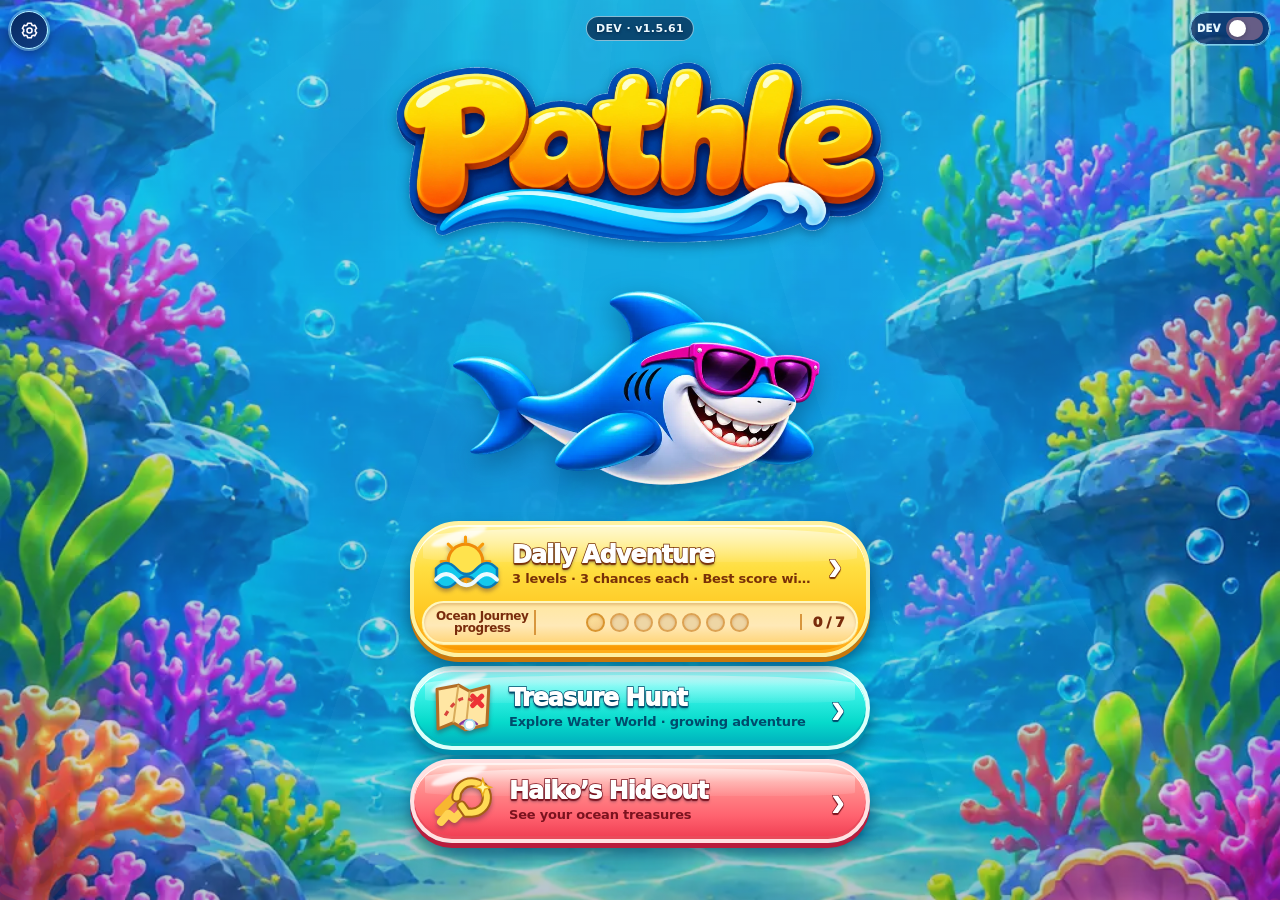
==== commit 0e41af28: "feat: four-direction fin sprite with shared rear artwork for vertical moves (DEV 1.5.61)" ====
--- a/index.html
+++ b/index.html
@@ -8,17 +8,17 @@
 <title>Pathle – Ocean Journey</title>
 <link rel="stylesheet" href="css/styles.css?v=52f0ff0c49cd"/>
 <link rel="stylesheet" href="css/home-reef.css?v=28c5eadb8991"/>
-<link rel="stylesheet" href="css/visual-assets.css?v=b33e84b5b1cd"/>
+<link rel="stylesheet" href="css/visual-assets.css?v=5d730dea0357"/>
 <link rel="stylesheet" href="css/menu-capsules.css?v=9b8743cfe826"/>
 <link rel="stylesheet" href="css/settings-ocean.css?v=5b65398f32ec"/>
 </head>
 <body>
 <main>
 <section aria-label="Pathle main menu" class="screen" id="welcomeScreen"><div aria-hidden="true" class="ambientOcean"><div class="sunRays"></div><div class="oceanPlant plantLeft">🪸</div><div class="oceanPlant plantRight">🪸</div><div class="oceanBubbles"></div></div>
-<div class="welcomeTop"><button class="homeBuildBadge" id="homeBuildBadge" type="button" title="Check for game updates" aria-label="Check for Pathle updates, installed development version 1.5.60">DEV · v1.5.60</button><div class="topTools"><label class="devControl" title="Enable developer test tools">DEV<span class="switch"><input aria-label="Developer test mode" id="devToggle" type="checkbox"/><span class="switchKnob"></span></span></label><button aria-label="Settings" class="gear" id="homeSettings" title="Settings" type="button"><svg aria-hidden="true" viewbox="0 0 24 24"><path d="M9.7 2.9h4.6l.6 2.2c.55.2 1.1.5 1.6.9l2.15-.75 2.3 4-1.7 1.5c.08.45.12.88.12 1.25s-.04.8-.12 1.25l1.7 1.5-2.3 4-2.15-.75c-.5.4-1.05.7-1.6.9l-.6 2.2H9.7l-.6-2.2c-.55-.2-1.1-.5-1.6-.9l-2.15.75-2.3-4 1.7-1.5c-.08-.45-.12-.88-.12-1.25s.04-.8.12-1.25l-1.7-1.5 2.3-4 2.15.75c.5-.4 1.05-.7 1.6-.9z"></path><circle cx="12" cy="12" r="3.2"></circle></svg></button></div></div>
+<div class="welcomeTop"><button class="homeBuildBadge" id="homeBuildBadge" type="button" title="Check for game updates" aria-label="Check for Pathle updates, installed development version 1.5.61">DEV · v1.5.61</button><div class="topTools"><label class="devControl" title="Enable developer test tools">DEV<span class="switch"><input aria-label="Developer test mode" id="devToggle" type="checkbox"/><span class="switchKnob"></span></span></label><button aria-label="Settings" class="gear" id="homeSettings" title="Settings" type="button"><svg aria-hidden="true" viewbox="0 0 24 24"><path d="M9.7 2.9h4.6l.6 2.2c.55.2 1.1.5 1.6.9l2.15-.75 2.3 4-1.7 1.5c.08.45.12.88.12 1.25s-.04.8-.12 1.25l1.7 1.5-2.3 4-2.15-.75c-.5.4-1.05.7-1.6.9l-.6 2.2H9.7l-.6-2.2c-.55-.2-1.1-.5-1.6-.9l-2.15.75-2.3-4 1.7-1.5c-.08-.45-.12-.88-.12-1.25s.04-.8.12-1.25l-1.7-1.5 2.3-4 2.15.75c.5-.4 1.05-.7 1.6-.9z"></path><circle cx="12" cy="12" r="3.2"></circle></svg></button></div></div>
 <div class="homeBrand"><h1 class="pathleHomeLogoHeading"><img class="pathleHomeLogoImage" src="images/pathle-logo.webp?v=9721ef72970c" alt="Pathle" width="1807" height="696" decoding="async" fetchpriority="high" draggable="false"></h1></div><div class="illustratedHero"><div class="homeStage"><div aria-hidden="true" class="sea-light-rays"></div><div aria-hidden="true" class="sea-floor"><span class="reef-cluster r1">🪸</span><span class="reef-cluster r2">🪸</span><span class="reef-cluster r3">🌿</span></div><span aria-hidden="true" class="home-fish fish-one">🐠</span><span aria-hidden="true" class="home-fish fish-two">🐟</span><span aria-hidden="true" class="home-bubble hb1"></span><span aria-hidden="true" class="home-bubble hb2"></span><span aria-hidden="true" class="home-bubble hb3"></span><span aria-hidden="true" class="home-bubble hb4"></span><div aria-label="Haiko the Shark swimming to the right, smiling, wearing violet sunglasses" class="haiko-avatar restored-haiko home-haiko" role="img"><img class="home-swimming-art" src="images/haiko-swimming-menu.webp?v=23b8cf3245ec" alt="" aria-hidden="true" decoding="async" fetchpriority="high"><div aria-hidden="true" class="haiko-scene-item"></div><div aria-hidden="true" class="haiko-shades shades-purple"></div><div aria-hidden="true" class="haiko-shades shades-gold"></div><div aria-hidden="true" class="haiko-accessory-slot slot-hat"></div><div aria-hidden="true" class="haiko-accessory-slot slot-hand"></div></div><span class="goldenBadge" hidden="" id="goldenBadge"></span></div></div>
 <div class="adventureCard" id="adventureCard"><button class="menuButton menuDaily" id="playDaily" type="button"><span aria-hidden="true" class="menuIcon"><svg viewBox="0 0 64 64" aria-hidden="true" xmlns="http://www.w3.org/2000/svg"><circle cx="31" cy="28" r="17" fill="#ffe34d" stroke="#ef8b0a" stroke-width="3"/><g stroke="#f89a0a" stroke-width="3" stroke-linecap="round"><path d="M31 4v5M31 47v5M7 28h5M50 28h5M14 11l4 4M44 42l4 4M48 11l-4 4M18 42l-4 4"/></g><path d="M2 35q10-11 20 0t20 0 20 0v13Q52 59 42 48T22 48 2 48Z" fill="#13c9ec" stroke="#0879b7" stroke-width="2.5"/><path d="M2 46q10-11 20 0t20 0 20 0" fill="none" stroke="#edfaff" stroke-width="4" stroke-linecap="round"/></svg></span><span><strong id="dailyButtonTitle">Daily Adventure</strong><small id="dailyButtonHint">3 levels · 3 tries each · Best score wins</small></span><span class="chevron">›</span></button><button class="dailyProgressPanel" id="journeyQuick" type="button" aria-label="View your Ocean Journey map. Zero of seven days completed." title="View Ocean Journey map"><span class="dailyProgressCaption">Ocean Journey<span>progress</span></span><span aria-hidden="true" class="weekDots" id="homeWeekDots"></span><span class="dailyProgressDay" id="homeDay">0 / 7</span></button><button class="menuJourney visuallyHiddenControl" id="journeyButton" type="button">View 7-day map ↗</button></div>
-<a class="menuButton menuTreasure" id="playTreasure" href="treasure-hunt.html?v=1.5.60"><span aria-hidden="true" class="menuIcon"><svg viewBox="0 0 64 64" aria-hidden="true" xmlns="http://www.w3.org/2000/svg"><path d="M6 13 27 9 38 15 57 10 55 48 34 53 22 46 7 52Z" fill="#ffe6a3" stroke="#b26d26" stroke-width="3" stroke-linejoin="round"/><path d="M27 9 22 46M38 15 34 53" fill="none" stroke="#d9ac5c" stroke-width="2"/><path d="M14 39q15-26 30-12" fill="none" stroke="#d8443c" stroke-width="3" stroke-dasharray="5 5"/><path d="m41 20 9 9m0-9-9 9" stroke="#ed3336" stroke-width="5" stroke-linecap="round"/><path d="M28 48q9-9 18 0" fill="#be65c9" stroke="#83399c" stroke-width="2"/><circle cx="38" cy="48" r="5" fill="#fff" stroke="#a9dded" stroke-width="2"/></svg></span><span><strong>Treasure Hunt</strong><small>Explore Water World · growing adventure</small></span><span class="chevron">›</span></a><button class="menuButton menuHideout" id="openHideout" type="button"><span aria-hidden="true" class="menuIcon"><svg viewBox="0 0 64 64" aria-hidden="true" xmlns="http://www.w3.org/2000/svg"><path d="M8 42 23 27" stroke="#f7b730" stroke-width="9" stroke-linecap="round"/><path d="M10 52 17 44 23 49 30 42" fill="none" stroke="#ffd352" stroke-width="8" stroke-linejoin="round" stroke-linecap="round"/><path d="M25 28a15 15 0 1 1 14 15h-4l-5-7" fill="none" stroke="#a65f14" stroke-width="10" stroke-linecap="round"/><path d="M25 28a15 15 0 1 1 14 15h-4l-5-7" fill="none" stroke="#ffdc55" stroke-width="6" stroke-linecap="round"/><path d="m51 10 2 6 6 2-6 2-2 6-2-6-6-2 6-2Z" fill="#fff8a2" stroke="#ecae1d" stroke-width="1.5"/></svg></span><span><strong>Haiko’s Hideout</strong><small>See your ocean treasures</small></span><span class="chevron">›</span></button>
+<a class="menuButton menuTreasure" id="playTreasure" href="treasure-hunt.html?v=1.5.61"><span aria-hidden="true" class="menuIcon"><svg viewBox="0 0 64 64" aria-hidden="true" xmlns="http://www.w3.org/2000/svg"><path d="M6 13 27 9 38 15 57 10 55 48 34 53 22 46 7 52Z" fill="#ffe6a3" stroke="#b26d26" stroke-width="3" stroke-linejoin="round"/><path d="M27 9 22 46M38 15 34 53" fill="none" stroke="#d9ac5c" stroke-width="2"/><path d="M14 39q15-26 30-12" fill="none" stroke="#d8443c" stroke-width="3" stroke-dasharray="5 5"/><path d="m41 20 9 9m0-9-9 9" stroke="#ed3336" stroke-width="5" stroke-linecap="round"/><path d="M28 48q9-9 18 0" fill="#be65c9" stroke="#83399c" stroke-width="2"/><circle cx="38" cy="48" r="5" fill="#fff" stroke="#a9dded" stroke-width="2"/></svg></span><span><strong>Treasure Hunt</strong><small>Explore Water World · growing adventure</small></span><span class="chevron">›</span></a><button class="menuButton menuHideout" id="openHideout" type="button"><span aria-hidden="true" class="menuIcon"><svg viewBox="0 0 64 64" aria-hidden="true" xmlns="http://www.w3.org/2000/svg"><path d="M8 42 23 27" stroke="#f7b730" stroke-width="9" stroke-linecap="round"/><path d="M10 52 17 44 23 49 30 42" fill="none" stroke="#ffd352" stroke-width="8" stroke-linejoin="round" stroke-linecap="round"/><path d="M25 28a15 15 0 1 1 14 15h-4l-5-7" fill="none" stroke="#a65f14" stroke-width="10" stroke-linecap="round"/><path d="M25 28a15 15 0 1 1 14 15h-4l-5-7" fill="none" stroke="#ffdc55" stroke-width="6" stroke-linecap="round"/><path d="m51 10 2 6 6 2-6 2-2 6-2-6-6-2 6-2Z" fill="#fff8a2" stroke="#ecae1d" stroke-width="1.5"/></svg></span><span><strong>Haiko’s Hideout</strong><small>See your ocean treasures</small></span><span class="chevron">›</span></button>
 <div class="homeFooter visuallyHiddenControl" id="homeProgress">A new chapter awaits beyond the reef.</div><div class="devPanel" hidden="" id="devPanel"><strong>🔧 Developer Test Mode</strong><div class="tiny">Explore any of the 7 adventure days without affecting official scores, rewards or daily limits.</div><div class="devRow"><select aria-label="Select developer test day" id="devDaySelect"><option value="1">Day 1 · Welcome</option><option value="2">Day 2 · Pearls</option><option value="3">Day 3 · Coral</option><option value="4">Day 4 · Pearl Trail</option><option value="5">Day 5 · Islands</option><option value="6">Day 6 · Passage</option><option value="7">Day 7 · Treasure</option></select><button id="launchDev" type="button">Test day ▶</button></div></div>
 </section><section aria-label="Haiko’s Hideout treasure room" class="screen" hidden="" id="hideoutScreen">
 <div class="hideoutRoomBg"></div>
@@ -58,7 +58,7 @@
 <section class="panel"><div class="top"><h2 id="progressHeading" style="margin:0">Daily progress</h2><strong id="streak">🔥 0-day streak</strong></div><div class="help" id="progress" style="margin-top:10px"></div><div class="summary hidden" id="summary"></div><div class="actions" style="margin-top:12px"><button class="primary" id="share">Share results</button></div></section>
 <footer id="gameVersionFooter">Pathle · Ocean Journey</footer>
 </section>
-<div class="modalBackdrop" hidden="" id="updateModal"><section aria-labelledby="updateTitle" aria-describedby="updateMessage" aria-modal="true" class="modalCard pathleUpdateCard" role="dialog"><h2 id="updateTitle">Pathle updates</h2><p class="modalSubtitle" id="updateLoadedVersion">Installed: DEV · v1.5.60</p><p id="updateMessage" role="status" aria-live="polite">Checking for updates…</p><div class="pathleUpdateActions"><button type="button" class="primary" id="updateInstall" hidden>Load latest version</button><button type="button" id="updateRetry">Check again</button><button type="button" id="updateClose">Close</button></div></section></div><div class="modalBackdrop" hidden="" id="settingsModal">
+<div class="modalBackdrop" hidden="" id="updateModal"><section aria-labelledby="updateTitle" aria-describedby="updateMessage" aria-modal="true" class="modalCard pathleUpdateCard" role="dialog"><h2 id="updateTitle">Pathle updates</h2><p class="modalSubtitle" id="updateLoadedVersion">Installed: DEV · v1.5.61</p><p id="updateMessage" role="status" aria-live="polite">Checking for updates…</p><div class="pathleUpdateActions"><button type="button" class="primary" id="updateInstall" hidden>Load latest version</button><button type="button" id="updateRetry">Check again</button><button type="button" id="updateClose">Close</button></div></section></div><div class="modalBackdrop" hidden="" id="settingsModal">
 <section aria-labelledby="settingsTitle" aria-modal="true" class="modalCard oceanSettingsCard" role="dialog">
   <div class="modalHeader oceanSettingsHeader">
     <div>
@@ -92,11 +92,11 @@
 </div>
 <div class="modalBackdrop" hidden="" id="storyModal"><div aria-hidden="true" class="guideScrim"></div><svg aria-hidden="true" class="guidePointer" hidden="" id="guidePointer" xmlns="http://www.w3.org/2000/svg"><defs><marker id="guideArrowhead" markerheight="7" markerwidth="7" orient="auto" refx="5" refy="3"><path d="M0 0 L6 3 L0 6 Z" fill="#FFE383"></path></marker></defs><path fill="none" id="guidePointerPath" marker-end="url(#guideArrowhead)" stroke="#FFE383" stroke-dasharray="7 6" stroke-linecap="round" stroke-width="3.4"></path></svg><div aria-hidden="true" class="guideFocus" hidden="" id="guideFocus"></div><section aria-labelledby="storyHeading" aria-modal="true" class="haiko-guide-scene" role="dialog"><div class="guideCast"><div aria-label="Haiko the Shark, smiling and showing a thumbs-up" class="haiko-avatar restored-haiko floating-haiko" role="img"><div aria-hidden="true" class="haiko-scene-item"></div><div aria-hidden="true" class="haiko-shades shades-purple"></div><div aria-hidden="true" class="haiko-shades shades-gold"></div><div aria-hidden="true" class="haiko-accessory-slot slot-hat"></div><div aria-hidden="true" class="haiko-accessory-slot slot-hand"></div></div></div><div class="guideSpeechArea"><div class="guideSpeechHead"><span>HAIKO SAYS...</span><button aria-label="Skip tutorial" id="storySkip" type="button">Skip ×</button></div><div class="guideSpeech"><h2 id="storyHeading">Hey, explorer!</h2><p id="storyText"></p><div class="guideSpeechNav"><button aria-label="Previous page" id="storyPrev" type="button">←</button><div aria-label="Guide steps" id="storyDots"></div><button aria-label="Next page" id="storyNext" type="button">→</button></div></div></div></section></div><div class="modalBackdrop" hidden="" id="resultModal"><section aria-labelledby="resultTitle" aria-modal="true" class="modalCard" role="dialog"><div aria-label="Haiko the Shark, smiling and showing a thumbs-up" class="haiko-avatar restored-haiko result-haiko" role="img"><div aria-hidden="true" class="haiko-scene-item"></div><div aria-hidden="true" class="haiko-shades shades-purple"></div><div aria-hidden="true" class="haiko-shades shades-gold"></div><div aria-hidden="true" class="haiko-accessory-slot slot-hat"></div><div aria-hidden="true" class="haiko-accessory-slot slot-hand"></div></div><h2 id="resultTitle">Level Complete!</h2><p class="modalSubtitle" id="resultSubtitle">Well played!</p><div class="recordTag" hidden="" id="recordTag">⭐ New personal best!</div><div class="resultScore"><div class="resultMetric"><span>This run</span><strong id="resultTaps">0</strong></div><div class="resultMetric best"><span>Best score</span><strong id="resultBest">0</strong></div></div><p class="tiny muted" id="resultAttemptsLabel">TRIES USED</p><div aria-hidden="true" class="resultFins" id="resultFins"></div><p class="resultRemaining" id="resultRemaining"></p><p class="modalWarning" hidden="" id="resultWarning"></p><p class="modalWarning" hidden="" id="rewardNote">🎁 A mystery treasure awaits! Return to the menu to open it.</p><div class="resultActions"><button class="secondary" id="resultRetry" type="button">↻ Try again</button><button class="primary" id="resultNext" type="button">Next level →</button><button id="resultHome" type="button">⌂ Main menu</button><button class="secondary" hidden="" id="resultShare" type="button">⇧ Share results</button></div></section></div><div class="modalBackdrop" hidden="" id="rewardModal"><section aria-labelledby="rewardTitle" aria-modal="true" class="chestScene" role="dialog"><div class="chestIntro"><div class="chestEyebrow">CHAPTER 1 • TREASURE REEF</div><h2 id="rewardTitle">A mysterious chest!</h2><p id="rewardDescription">Haiko has discovered something mysterious...</p></div><button aria-label="Open treasure chest" class="treasureChest" id="openChest" type="button"><svg aria-hidden="true" viewbox="0 0 300 260"><defs><lineargradient id="woodG" x1="0" x2="0" y1="0" y2="1"><stop stop-color="#BC6D2B"></stop><stop offset="1" stop-color="#64311C"></stop></lineargradient><lineargradient id="goldG" x1="0" x2="1" y1="0" y2="1"><stop stop-color="#FFF2A3"></stop><stop offset=".5" stop-color="#FFBF36"></stop><stop offset="1" stop-color="#BA6818"></stop></lineargradient></defs><g class="chest-body"><rect fill="url(#woodG)" height="109" rx="20" stroke="#71361D" stroke-width="7" width="216" x="42" y="121"></rect><path d="M43 146H258M43 199H258" stroke="#E99439" stroke-width="7"></path><path d="M74 124V227M226 124V227" stroke="url(#goldG)" stroke-width="16"></path><rect fill="url(#goldG)" height="63" rx="9" stroke="#9C561C" stroke-width="4" width="43" x="129" y="126"></rect><circle cx="150" cy="151" fill="#6B411F" r="11"></circle><path d="M150 155v16" stroke="#6B411F" stroke-width="8"></path></g><g class="chest-lid"><path d="M37 127Q28 39 150 36 Q273 39 263 127Z" fill="url(#woodG)" stroke="#7A351B" stroke-width="8"></path><path d="M57 123Q53 62 150 58Q245 62 242 123" fill="none" stroke="url(#goldG)" stroke-width="17"></path><path d="M41 120H258" stroke="url(#goldG)" stroke-width="15"></path><path d="M92 59l7 65M207 59l-7 65" stroke="#F8BB49" stroke-width="12"></path></g><g class="chest-sparkles" fill="#FFF1A5"><path d="M15 54l9 21 20 8-20 9-9 20-9-20-19-9 19-8z"></path><path d="M282 25l7 16 15 7-15 7-7 17-7-17-15-7 15-7z"></path></g></svg><span class="chestPrompt">Tap to open!</span></button><div class="chestReveal" hidden="" id="chestReveal"><div class="prizePearlScene"><span aria-hidden="true" class="prizeRays"></span><span aria-hidden="true" class="prizeShell">✧</span><span aria-label="Beautiful glowing luminous pearl" class="prizePearl" role="img"></span><div aria-hidden="true" class="prizeSparkles">✦ ✧ ✦</div></div><h3>Luminous Pearl!</h3><p>Haiko’s first ocean treasure. Visit the Hideout to see it glow!</p></div><button class="primary chestDone" hidden="" id="rewardClose" type="button">Amazing!</button></section></div>
 </main>
-<script src="js/version.js?v=7f2c13b55c80"></script>
+<script src="js/version.js?v=271a481bd263"></script>
 <script src="js/save-schema.js?v=162963691312"></script>
 <script src="js/storage.js?v=50def4457dd6"></script>
 <script src="js/board-engine.js?v=e07e6dddff89"></script>
-<script src="js/visual-assets.js?v=128b15c9c8a8"></script>
-<script src="js/game.js?v=ceeeee2c0138"></script>
+<script src="js/visual-assets.js?v=8d57374ec822"></script>
+<script src="js/game.js?v=475ec8ba5c84"></script>
 <div aria-hidden="true" class="celebration" id="celebration"></div></body>
 </html>
--- a/css/visual-assets.css
+++ b/css/visual-assets.css
@@ -70,10 +70,15 @@
   object-fit:contain;
   margin:auto;
 }
-.pa-board .th-fin > .pa-sprite-fin{
+.pa-board .th-fin > :is(.pa-sprite-fin,.pa-sprite-finRear){
   display:block;
   width:100%;
   height:100%;
   object-fit:contain;
 }
-.pa-board .th-fin:has(> .pa-sprite-fin)::after{display:none;}
+.pa-board .th-fin:has(> .pa-sprite-fin,> .pa-sprite-finRear)::after{display:none;}
+/* Flip the side view only for leftward travel; the rear view serves
+   both up and down, without stretching, rotating or reversing the wake. */
+[data-fin-facing="left"] > .pa-sprite-fin{transform:scaleX(-1);}
+/* The original starting fin must disappear during Daily's finish dash. */
+.tile.fin-departed > .pa-sprite-fin{visibility:hidden;}
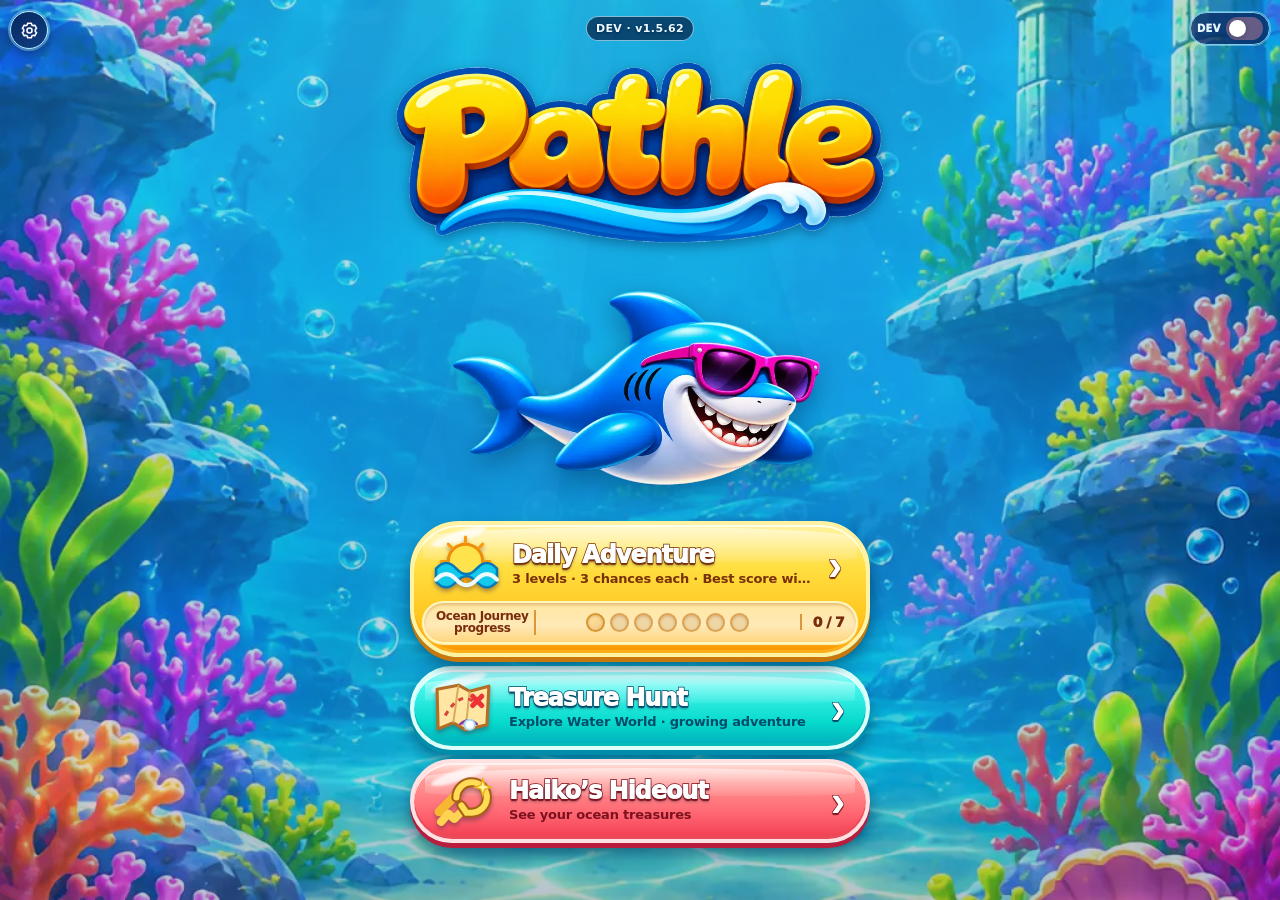
==== commit a590029d: "feat: approved shared Water World 2.5D water tile and future Space theme slot (DEV 1.5.62)" ====
--- a/index.html
+++ b/index.html
@@ -8,17 +8,17 @@
 <title>Pathle – Ocean Journey</title>
 <link rel="stylesheet" href="css/styles.css?v=52f0ff0c49cd"/>
 <link rel="stylesheet" href="css/home-reef.css?v=28c5eadb8991"/>
-<link rel="stylesheet" href="css/visual-assets.css?v=5d730dea0357"/>
+<link rel="stylesheet" href="css/visual-assets.css?v=db7eb3370bc5"/>
 <link rel="stylesheet" href="css/menu-capsules.css?v=9b8743cfe826"/>
 <link rel="stylesheet" href="css/settings-ocean.css?v=5b65398f32ec"/>
 </head>
 <body>
 <main>
 <section aria-label="Pathle main menu" class="screen" id="welcomeScreen"><div aria-hidden="true" class="ambientOcean"><div class="sunRays"></div><div class="oceanPlant plantLeft">🪸</div><div class="oceanPlant plantRight">🪸</div><div class="oceanBubbles"></div></div>
-<div class="welcomeTop"><button class="homeBuildBadge" id="homeBuildBadge" type="button" title="Check for game updates" aria-label="Check for Pathle updates, installed development version 1.5.61">DEV · v1.5.61</button><div class="topTools"><label class="devControl" title="Enable developer test tools">DEV<span class="switch"><input aria-label="Developer test mode" id="devToggle" type="checkbox"/><span class="switchKnob"></span></span></label><button aria-label="Settings" class="gear" id="homeSettings" title="Settings" type="button"><svg aria-hidden="true" viewbox="0 0 24 24"><path d="M9.7 2.9h4.6l.6 2.2c.55.2 1.1.5 1.6.9l2.15-.75 2.3 4-1.7 1.5c.08.45.12.88.12 1.25s-.04.8-.12 1.25l1.7 1.5-2.3 4-2.15-.75c-.5.4-1.05.7-1.6.9l-.6 2.2H9.7l-.6-2.2c-.55-.2-1.1-.5-1.6-.9l-2.15.75-2.3-4 1.7-1.5c-.08-.45-.12-.88-.12-1.25s.04-.8.12-1.25l-1.7-1.5 2.3-4 2.15.75c.5-.4 1.05-.7 1.6-.9z"></path><circle cx="12" cy="12" r="3.2"></circle></svg></button></div></div>
+<div class="welcomeTop"><button class="homeBuildBadge" id="homeBuildBadge" type="button" title="Check for game updates" aria-label="Check for Pathle updates, installed development version 1.5.62">DEV · v1.5.62</button><div class="topTools"><label class="devControl" title="Enable developer test tools">DEV<span class="switch"><input aria-label="Developer test mode" id="devToggle" type="checkbox"/><span class="switchKnob"></span></span></label><button aria-label="Settings" class="gear" id="homeSettings" title="Settings" type="button"><svg aria-hidden="true" viewbox="0 0 24 24"><path d="M9.7 2.9h4.6l.6 2.2c.55.2 1.1.5 1.6.9l2.15-.75 2.3 4-1.7 1.5c.08.45.12.88.12 1.25s-.04.8-.12 1.25l1.7 1.5-2.3 4-2.15-.75c-.5.4-1.05.7-1.6.9l-.6 2.2H9.7l-.6-2.2c-.55-.2-1.1-.5-1.6-.9l-2.15.75-2.3-4 1.7-1.5c-.08-.45-.12-.88-.12-1.25s.04-.8.12-1.25l-1.7-1.5 2.3-4 2.15.75c.5-.4 1.05-.7 1.6-.9z"></path><circle cx="12" cy="12" r="3.2"></circle></svg></button></div></div>
 <div class="homeBrand"><h1 class="pathleHomeLogoHeading"><img class="pathleHomeLogoImage" src="images/pathle-logo.webp?v=9721ef72970c" alt="Pathle" width="1807" height="696" decoding="async" fetchpriority="high" draggable="false"></h1></div><div class="illustratedHero"><div class="homeStage"><div aria-hidden="true" class="sea-light-rays"></div><div aria-hidden="true" class="sea-floor"><span class="reef-cluster r1">🪸</span><span class="reef-cluster r2">🪸</span><span class="reef-cluster r3">🌿</span></div><span aria-hidden="true" class="home-fish fish-one">🐠</span><span aria-hidden="true" class="home-fish fish-two">🐟</span><span aria-hidden="true" class="home-bubble hb1"></span><span aria-hidden="true" class="home-bubble hb2"></span><span aria-hidden="true" class="home-bubble hb3"></span><span aria-hidden="true" class="home-bubble hb4"></span><div aria-label="Haiko the Shark swimming to the right, smiling, wearing violet sunglasses" class="haiko-avatar restored-haiko home-haiko" role="img"><img class="home-swimming-art" src="images/haiko-swimming-menu.webp?v=23b8cf3245ec" alt="" aria-hidden="true" decoding="async" fetchpriority="high"><div aria-hidden="true" class="haiko-scene-item"></div><div aria-hidden="true" class="haiko-shades shades-purple"></div><div aria-hidden="true" class="haiko-shades shades-gold"></div><div aria-hidden="true" class="haiko-accessory-slot slot-hat"></div><div aria-hidden="true" class="haiko-accessory-slot slot-hand"></div></div><span class="goldenBadge" hidden="" id="goldenBadge"></span></div></div>
 <div class="adventureCard" id="adventureCard"><button class="menuButton menuDaily" id="playDaily" type="button"><span aria-hidden="true" class="menuIcon"><svg viewBox="0 0 64 64" aria-hidden="true" xmlns="http://www.w3.org/2000/svg"><circle cx="31" cy="28" r="17" fill="#ffe34d" stroke="#ef8b0a" stroke-width="3"/><g stroke="#f89a0a" stroke-width="3" stroke-linecap="round"><path d="M31 4v5M31 47v5M7 28h5M50 28h5M14 11l4 4M44 42l4 4M48 11l-4 4M18 42l-4 4"/></g><path d="M2 35q10-11 20 0t20 0 20 0v13Q52 59 42 48T22 48 2 48Z" fill="#13c9ec" stroke="#0879b7" stroke-width="2.5"/><path d="M2 46q10-11 20 0t20 0 20 0" fill="none" stroke="#edfaff" stroke-width="4" stroke-linecap="round"/></svg></span><span><strong id="dailyButtonTitle">Daily Adventure</strong><small id="dailyButtonHint">3 levels · 3 tries each · Best score wins</small></span><span class="chevron">›</span></button><button class="dailyProgressPanel" id="journeyQuick" type="button" aria-label="View your Ocean Journey map. Zero of seven days completed." title="View Ocean Journey map"><span class="dailyProgressCaption">Ocean Journey<span>progress</span></span><span aria-hidden="true" class="weekDots" id="homeWeekDots"></span><span class="dailyProgressDay" id="homeDay">0 / 7</span></button><button class="menuJourney visuallyHiddenControl" id="journeyButton" type="button">View 7-day map ↗</button></div>
-<a class="menuButton menuTreasure" id="playTreasure" href="treasure-hunt.html?v=1.5.61"><span aria-hidden="true" class="menuIcon"><svg viewBox="0 0 64 64" aria-hidden="true" xmlns="http://www.w3.org/2000/svg"><path d="M6 13 27 9 38 15 57 10 55 48 34 53 22 46 7 52Z" fill="#ffe6a3" stroke="#b26d26" stroke-width="3" stroke-linejoin="round"/><path d="M27 9 22 46M38 15 34 53" fill="none" stroke="#d9ac5c" stroke-width="2"/><path d="M14 39q15-26 30-12" fill="none" stroke="#d8443c" stroke-width="3" stroke-dasharray="5 5"/><path d="m41 20 9 9m0-9-9 9" stroke="#ed3336" stroke-width="5" stroke-linecap="round"/><path d="M28 48q9-9 18 0" fill="#be65c9" stroke="#83399c" stroke-width="2"/><circle cx="38" cy="48" r="5" fill="#fff" stroke="#a9dded" stroke-width="2"/></svg></span><span><strong>Treasure Hunt</strong><small>Explore Water World · growing adventure</small></span><span class="chevron">›</span></a><button class="menuButton menuHideout" id="openHideout" type="button"><span aria-hidden="true" class="menuIcon"><svg viewBox="0 0 64 64" aria-hidden="true" xmlns="http://www.w3.org/2000/svg"><path d="M8 42 23 27" stroke="#f7b730" stroke-width="9" stroke-linecap="round"/><path d="M10 52 17 44 23 49 30 42" fill="none" stroke="#ffd352" stroke-width="8" stroke-linejoin="round" stroke-linecap="round"/><path d="M25 28a15 15 0 1 1 14 15h-4l-5-7" fill="none" stroke="#a65f14" stroke-width="10" stroke-linecap="round"/><path d="M25 28a15 15 0 1 1 14 15h-4l-5-7" fill="none" stroke="#ffdc55" stroke-width="6" stroke-linecap="round"/><path d="m51 10 2 6 6 2-6 2-2 6-2-6-6-2 6-2Z" fill="#fff8a2" stroke="#ecae1d" stroke-width="1.5"/></svg></span><span><strong>Haiko’s Hideout</strong><small>See your ocean treasures</small></span><span class="chevron">›</span></button>
+<a class="menuButton menuTreasure" id="playTreasure" href="treasure-hunt.html?v=1.5.62"><span aria-hidden="true" class="menuIcon"><svg viewBox="0 0 64 64" aria-hidden="true" xmlns="http://www.w3.org/2000/svg"><path d="M6 13 27 9 38 15 57 10 55 48 34 53 22 46 7 52Z" fill="#ffe6a3" stroke="#b26d26" stroke-width="3" stroke-linejoin="round"/><path d="M27 9 22 46M38 15 34 53" fill="none" stroke="#d9ac5c" stroke-width="2"/><path d="M14 39q15-26 30-12" fill="none" stroke="#d8443c" stroke-width="3" stroke-dasharray="5 5"/><path d="m41 20 9 9m0-9-9 9" stroke="#ed3336" stroke-width="5" stroke-linecap="round"/><path d="M28 48q9-9 18 0" fill="#be65c9" stroke="#83399c" stroke-width="2"/><circle cx="38" cy="48" r="5" fill="#fff" stroke="#a9dded" stroke-width="2"/></svg></span><span><strong>Treasure Hunt</strong><small>Explore Water World · growing adventure</small></span><span class="chevron">›</span></a><button class="menuButton menuHideout" id="openHideout" type="button"><span aria-hidden="true" class="menuIcon"><svg viewBox="0 0 64 64" aria-hidden="true" xmlns="http://www.w3.org/2000/svg"><path d="M8 42 23 27" stroke="#f7b730" stroke-width="9" stroke-linecap="round"/><path d="M10 52 17 44 23 49 30 42" fill="none" stroke="#ffd352" stroke-width="8" stroke-linejoin="round" stroke-linecap="round"/><path d="M25 28a15 15 0 1 1 14 15h-4l-5-7" fill="none" stroke="#a65f14" stroke-width="10" stroke-linecap="round"/><path d="M25 28a15 15 0 1 1 14 15h-4l-5-7" fill="none" stroke="#ffdc55" stroke-width="6" stroke-linecap="round"/><path d="m51 10 2 6 6 2-6 2-2 6-2-6-6-2 6-2Z" fill="#fff8a2" stroke="#ecae1d" stroke-width="1.5"/></svg></span><span><strong>Haiko’s Hideout</strong><small>See your ocean treasures</small></span><span class="chevron">›</span></button>
 <div class="homeFooter visuallyHiddenControl" id="homeProgress">A new chapter awaits beyond the reef.</div><div class="devPanel" hidden="" id="devPanel"><strong>🔧 Developer Test Mode</strong><div class="tiny">Explore any of the 7 adventure days without affecting official scores, rewards or daily limits.</div><div class="devRow"><select aria-label="Select developer test day" id="devDaySelect"><option value="1">Day 1 · Welcome</option><option value="2">Day 2 · Pearls</option><option value="3">Day 3 · Coral</option><option value="4">Day 4 · Pearl Trail</option><option value="5">Day 5 · Islands</option><option value="6">Day 6 · Passage</option><option value="7">Day 7 · Treasure</option></select><button id="launchDev" type="button">Test day ▶</button></div></div>
 </section><section aria-label="Haiko’s Hideout treasure room" class="screen" hidden="" id="hideoutScreen">
 <div class="hideoutRoomBg"></div>
@@ -58,7 +58,7 @@
 <section class="panel"><div class="top"><h2 id="progressHeading" style="margin:0">Daily progress</h2><strong id="streak">🔥 0-day streak</strong></div><div class="help" id="progress" style="margin-top:10px"></div><div class="summary hidden" id="summary"></div><div class="actions" style="margin-top:12px"><button class="primary" id="share">Share results</button></div></section>
 <footer id="gameVersionFooter">Pathle · Ocean Journey</footer>
 </section>
-<div class="modalBackdrop" hidden="" id="updateModal"><section aria-labelledby="updateTitle" aria-describedby="updateMessage" aria-modal="true" class="modalCard pathleUpdateCard" role="dialog"><h2 id="updateTitle">Pathle updates</h2><p class="modalSubtitle" id="updateLoadedVersion">Installed: DEV · v1.5.61</p><p id="updateMessage" role="status" aria-live="polite">Checking for updates…</p><div class="pathleUpdateActions"><button type="button" class="primary" id="updateInstall" hidden>Load latest version</button><button type="button" id="updateRetry">Check again</button><button type="button" id="updateClose">Close</button></div></section></div><div class="modalBackdrop" hidden="" id="settingsModal">
+<div class="modalBackdrop" hidden="" id="updateModal"><section aria-labelledby="updateTitle" aria-describedby="updateMessage" aria-modal="true" class="modalCard pathleUpdateCard" role="dialog"><h2 id="updateTitle">Pathle updates</h2><p class="modalSubtitle" id="updateLoadedVersion">Installed: DEV · v1.5.62</p><p id="updateMessage" role="status" aria-live="polite">Checking for updates…</p><div class="pathleUpdateActions"><button type="button" class="primary" id="updateInstall" hidden>Load latest version</button><button type="button" id="updateRetry">Check again</button><button type="button" id="updateClose">Close</button></div></section></div><div class="modalBackdrop" hidden="" id="settingsModal">
 <section aria-labelledby="settingsTitle" aria-modal="true" class="modalCard oceanSettingsCard" role="dialog">
   <div class="modalHeader oceanSettingsHeader">
     <div>
@@ -92,11 +92,11 @@
 </div>
 <div class="modalBackdrop" hidden="" id="storyModal"><div aria-hidden="true" class="guideScrim"></div><svg aria-hidden="true" class="guidePointer" hidden="" id="guidePointer" xmlns="http://www.w3.org/2000/svg"><defs><marker id="guideArrowhead" markerheight="7" markerwidth="7" orient="auto" refx="5" refy="3"><path d="M0 0 L6 3 L0 6 Z" fill="#FFE383"></path></marker></defs><path fill="none" id="guidePointerPath" marker-end="url(#guideArrowhead)" stroke="#FFE383" stroke-dasharray="7 6" stroke-linecap="round" stroke-width="3.4"></path></svg><div aria-hidden="true" class="guideFocus" hidden="" id="guideFocus"></div><section aria-labelledby="storyHeading" aria-modal="true" class="haiko-guide-scene" role="dialog"><div class="guideCast"><div aria-label="Haiko the Shark, smiling and showing a thumbs-up" class="haiko-avatar restored-haiko floating-haiko" role="img"><div aria-hidden="true" class="haiko-scene-item"></div><div aria-hidden="true" class="haiko-shades shades-purple"></div><div aria-hidden="true" class="haiko-shades shades-gold"></div><div aria-hidden="true" class="haiko-accessory-slot slot-hat"></div><div aria-hidden="true" class="haiko-accessory-slot slot-hand"></div></div></div><div class="guideSpeechArea"><div class="guideSpeechHead"><span>HAIKO SAYS...</span><button aria-label="Skip tutorial" id="storySkip" type="button">Skip ×</button></div><div class="guideSpeech"><h2 id="storyHeading">Hey, explorer!</h2><p id="storyText"></p><div class="guideSpeechNav"><button aria-label="Previous page" id="storyPrev" type="button">←</button><div aria-label="Guide steps" id="storyDots"></div><button aria-label="Next page" id="storyNext" type="button">→</button></div></div></div></section></div><div class="modalBackdrop" hidden="" id="resultModal"><section aria-labelledby="resultTitle" aria-modal="true" class="modalCard" role="dialog"><div aria-label="Haiko the Shark, smiling and showing a thumbs-up" class="haiko-avatar restored-haiko result-haiko" role="img"><div aria-hidden="true" class="haiko-scene-item"></div><div aria-hidden="true" class="haiko-shades shades-purple"></div><div aria-hidden="true" class="haiko-shades shades-gold"></div><div aria-hidden="true" class="haiko-accessory-slot slot-hat"></div><div aria-hidden="true" class="haiko-accessory-slot slot-hand"></div></div><h2 id="resultTitle">Level Complete!</h2><p class="modalSubtitle" id="resultSubtitle">Well played!</p><div class="recordTag" hidden="" id="recordTag">⭐ New personal best!</div><div class="resultScore"><div class="resultMetric"><span>This run</span><strong id="resultTaps">0</strong></div><div class="resultMetric best"><span>Best score</span><strong id="resultBest">0</strong></div></div><p class="tiny muted" id="resultAttemptsLabel">TRIES USED</p><div aria-hidden="true" class="resultFins" id="resultFins"></div><p class="resultRemaining" id="resultRemaining"></p><p class="modalWarning" hidden="" id="resultWarning"></p><p class="modalWarning" hidden="" id="rewardNote">🎁 A mystery treasure awaits! Return to the menu to open it.</p><div class="resultActions"><button class="secondary" id="resultRetry" type="button">↻ Try again</button><button class="primary" id="resultNext" type="button">Next level →</button><button id="resultHome" type="button">⌂ Main menu</button><button class="secondary" hidden="" id="resultShare" type="button">⇧ Share results</button></div></section></div><div class="modalBackdrop" hidden="" id="rewardModal"><section aria-labelledby="rewardTitle" aria-modal="true" class="chestScene" role="dialog"><div class="chestIntro"><div class="chestEyebrow">CHAPTER 1 • TREASURE REEF</div><h2 id="rewardTitle">A mysterious chest!</h2><p id="rewardDescription">Haiko has discovered something mysterious...</p></div><button aria-label="Open treasure chest" class="treasureChest" id="openChest" type="button"><svg aria-hidden="true" viewbox="0 0 300 260"><defs><lineargradient id="woodG" x1="0" x2="0" y1="0" y2="1"><stop stop-color="#BC6D2B"></stop><stop offset="1" stop-color="#64311C"></stop></lineargradient><lineargradient id="goldG" x1="0" x2="1" y1="0" y2="1"><stop stop-color="#FFF2A3"></stop><stop offset=".5" stop-color="#FFBF36"></stop><stop offset="1" stop-color="#BA6818"></stop></lineargradient></defs><g class="chest-body"><rect fill="url(#woodG)" height="109" rx="20" stroke="#71361D" stroke-width="7" width="216" x="42" y="121"></rect><path d="M43 146H258M43 199H258" stroke="#E99439" stroke-width="7"></path><path d="M74 124V227M226 124V227" stroke="url(#goldG)" stroke-width="16"></path><rect fill="url(#goldG)" height="63" rx="9" stroke="#9C561C" stroke-width="4" width="43" x="129" y="126"></rect><circle cx="150" cy="151" fill="#6B411F" r="11"></circle><path d="M150 155v16" stroke="#6B411F" stroke-width="8"></path></g><g class="chest-lid"><path d="M37 127Q28 39 150 36 Q273 39 263 127Z" fill="url(#woodG)" stroke="#7A351B" stroke-width="8"></path><path d="M57 123Q53 62 150 58Q245 62 242 123" fill="none" stroke="url(#goldG)" stroke-width="17"></path><path d="M41 120H258" stroke="url(#goldG)" stroke-width="15"></path><path d="M92 59l7 65M207 59l-7 65" stroke="#F8BB49" stroke-width="12"></path></g><g class="chest-sparkles" fill="#FFF1A5"><path d="M15 54l9 21 20 8-20 9-9 20-9-20-19-9 19-8z"></path><path d="M282 25l7 16 15 7-15 7-7 17-7-17-15-7 15-7z"></path></g></svg><span class="chestPrompt">Tap to open!</span></button><div class="chestReveal" hidden="" id="chestReveal"><div class="prizePearlScene"><span aria-hidden="true" class="prizeRays"></span><span aria-hidden="true" class="prizeShell">✧</span><span aria-label="Beautiful glowing luminous pearl" class="prizePearl" role="img"></span><div aria-hidden="true" class="prizeSparkles">✦ ✧ ✦</div></div><h3>Luminous Pearl!</h3><p>Haiko’s first ocean treasure. Visit the Hideout to see it glow!</p></div><button class="primary chestDone" hidden="" id="rewardClose" type="button">Amazing!</button></section></div>
 </main>
-<script src="js/version.js?v=271a481bd263"></script>
+<script src="js/version.js?v=1dee7614e254"></script>
 <script src="js/save-schema.js?v=162963691312"></script>
 <script src="js/storage.js?v=50def4457dd6"></script>
 <script src="js/board-engine.js?v=e07e6dddff89"></script>
-<script src="js/visual-assets.js?v=8d57374ec822"></script>
+<script src="js/visual-assets.js?v=b13d0bdf3446"></script>
 <script src="js/game.js?v=475ec8ba5c84"></script>
 <div aria-hidden="true" class="celebration" id="celebration"></div></body>
 </html>
--- a/css/visual-assets.css
+++ b/css/visual-assets.css
@@ -2,9 +2,16 @@
    Artwork absent -> the current accepted water and obstacle designs remain. */
 .pa-board.pa-has-water :is(.tile,.th-tile)[data-terrain="water"] {
   background-image:var(--pa-water) !important;
-  background-size:cover !important;
+  /* Fill the grid cell with the approved rounded 2.5D aqua tile.
+     Slight overscan clips the transparent export margins, not the art. */
+  background-size:108% 108% !important;
   background-repeat:no-repeat !important;
   background-position:center !important;
+}
+.pa-board.pa-has-water .th-tile[data-terrain="water"]::before{
+  /* The older animated CSS hatch obscures the water image and restarts
+     after board redraws; do not stack it on the approved texture. */
+  display:none;
 }
 .pa-board.pa-has-coral :is(.tile,.th-tile)[data-terrain="coral"],
 .pa-board.pa-has-beach :is(.tile,.th-tile)[data-terrain="beach"],
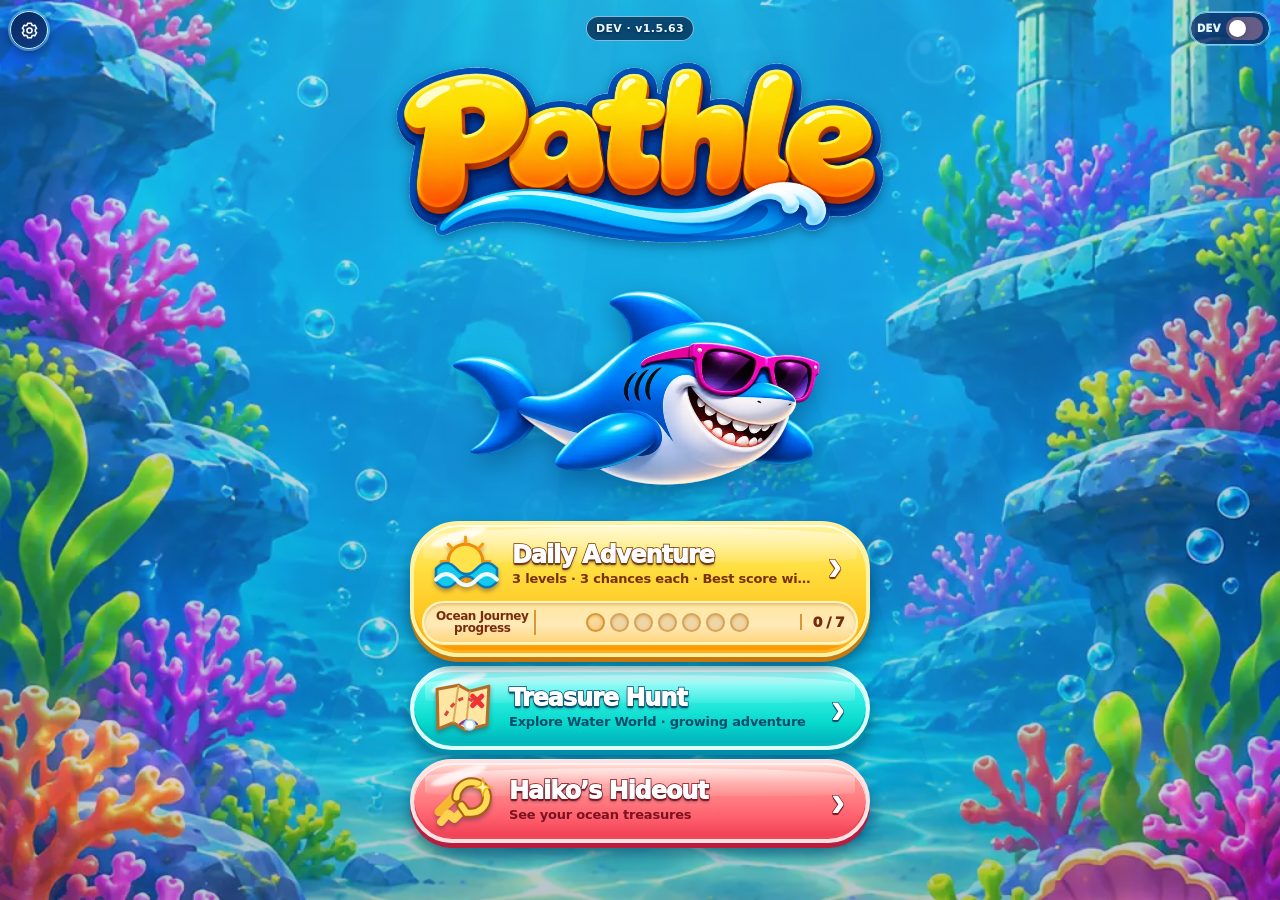
==== commit 126514b1: "fix: resolve shared water-tile CSS URLs against page origin and add browser paint test (DEV 1.5.63)" ====
--- a/index.html
+++ b/index.html
@@ -15,10 +15,10 @@
 <body>
 <main>
 <section aria-label="Pathle main menu" class="screen" id="welcomeScreen"><div aria-hidden="true" class="ambientOcean"><div class="sunRays"></div><div class="oceanPlant plantLeft">🪸</div><div class="oceanPlant plantRight">🪸</div><div class="oceanBubbles"></div></div>
-<div class="welcomeTop"><button class="homeBuildBadge" id="homeBuildBadge" type="button" title="Check for game updates" aria-label="Check for Pathle updates, installed development version 1.5.62">DEV · v1.5.62</button><div class="topTools"><label class="devControl" title="Enable developer test tools">DEV<span class="switch"><input aria-label="Developer test mode" id="devToggle" type="checkbox"/><span class="switchKnob"></span></span></label><button aria-label="Settings" class="gear" id="homeSettings" title="Settings" type="button"><svg aria-hidden="true" viewbox="0 0 24 24"><path d="M9.7 2.9h4.6l.6 2.2c.55.2 1.1.5 1.6.9l2.15-.75 2.3 4-1.7 1.5c.08.45.12.88.12 1.25s-.04.8-.12 1.25l1.7 1.5-2.3 4-2.15-.75c-.5.4-1.05.7-1.6.9l-.6 2.2H9.7l-.6-2.2c-.55-.2-1.1-.5-1.6-.9l-2.15.75-2.3-4 1.7-1.5c-.08-.45-.12-.88-.12-1.25s.04-.8.12-1.25l-1.7-1.5 2.3-4 2.15.75c.5-.4 1.05-.7 1.6-.9z"></path><circle cx="12" cy="12" r="3.2"></circle></svg></button></div></div>
+<div class="welcomeTop"><button class="homeBuildBadge" id="homeBuildBadge" type="button" title="Check for game updates" aria-label="Check for Pathle updates, installed development version 1.5.63">DEV · v1.5.63</button><div class="topTools"><label class="devControl" title="Enable developer test tools">DEV<span class="switch"><input aria-label="Developer test mode" id="devToggle" type="checkbox"/><span class="switchKnob"></span></span></label><button aria-label="Settings" class="gear" id="homeSettings" title="Settings" type="button"><svg aria-hidden="true" viewbox="0 0 24 24"><path d="M9.7 2.9h4.6l.6 2.2c.55.2 1.1.5 1.6.9l2.15-.75 2.3 4-1.7 1.5c.08.45.12.88.12 1.25s-.04.8-.12 1.25l1.7 1.5-2.3 4-2.15-.75c-.5.4-1.05.7-1.6.9l-.6 2.2H9.7l-.6-2.2c-.55-.2-1.1-.5-1.6-.9l-2.15.75-2.3-4 1.7-1.5c-.08-.45-.12-.88-.12-1.25s.04-.8.12-1.25l-1.7-1.5 2.3-4 2.15.75c.5-.4 1.05-.7 1.6-.9z"></path><circle cx="12" cy="12" r="3.2"></circle></svg></button></div></div>
 <div class="homeBrand"><h1 class="pathleHomeLogoHeading"><img class="pathleHomeLogoImage" src="images/pathle-logo.webp?v=9721ef72970c" alt="Pathle" width="1807" height="696" decoding="async" fetchpriority="high" draggable="false"></h1></div><div class="illustratedHero"><div class="homeStage"><div aria-hidden="true" class="sea-light-rays"></div><div aria-hidden="true" class="sea-floor"><span class="reef-cluster r1">🪸</span><span class="reef-cluster r2">🪸</span><span class="reef-cluster r3">🌿</span></div><span aria-hidden="true" class="home-fish fish-one">🐠</span><span aria-hidden="true" class="home-fish fish-two">🐟</span><span aria-hidden="true" class="home-bubble hb1"></span><span aria-hidden="true" class="home-bubble hb2"></span><span aria-hidden="true" class="home-bubble hb3"></span><span aria-hidden="true" class="home-bubble hb4"></span><div aria-label="Haiko the Shark swimming to the right, smiling, wearing violet sunglasses" class="haiko-avatar restored-haiko home-haiko" role="img"><img class="home-swimming-art" src="images/haiko-swimming-menu.webp?v=23b8cf3245ec" alt="" aria-hidden="true" decoding="async" fetchpriority="high"><div aria-hidden="true" class="haiko-scene-item"></div><div aria-hidden="true" class="haiko-shades shades-purple"></div><div aria-hidden="true" class="haiko-shades shades-gold"></div><div aria-hidden="true" class="haiko-accessory-slot slot-hat"></div><div aria-hidden="true" class="haiko-accessory-slot slot-hand"></div></div><span class="goldenBadge" hidden="" id="goldenBadge"></span></div></div>
 <div class="adventureCard" id="adventureCard"><button class="menuButton menuDaily" id="playDaily" type="button"><span aria-hidden="true" class="menuIcon"><svg viewBox="0 0 64 64" aria-hidden="true" xmlns="http://www.w3.org/2000/svg"><circle cx="31" cy="28" r="17" fill="#ffe34d" stroke="#ef8b0a" stroke-width="3"/><g stroke="#f89a0a" stroke-width="3" stroke-linecap="round"><path d="M31 4v5M31 47v5M7 28h5M50 28h5M14 11l4 4M44 42l4 4M48 11l-4 4M18 42l-4 4"/></g><path d="M2 35q10-11 20 0t20 0 20 0v13Q52 59 42 48T22 48 2 48Z" fill="#13c9ec" stroke="#0879b7" stroke-width="2.5"/><path d="M2 46q10-11 20 0t20 0 20 0" fill="none" stroke="#edfaff" stroke-width="4" stroke-linecap="round"/></svg></span><span><strong id="dailyButtonTitle">Daily Adventure</strong><small id="dailyButtonHint">3 levels · 3 tries each · Best score wins</small></span><span class="chevron">›</span></button><button class="dailyProgressPanel" id="journeyQuick" type="button" aria-label="View your Ocean Journey map. Zero of seven days completed." title="View Ocean Journey map"><span class="dailyProgressCaption">Ocean Journey<span>progress</span></span><span aria-hidden="true" class="weekDots" id="homeWeekDots"></span><span class="dailyProgressDay" id="homeDay">0 / 7</span></button><button class="menuJourney visuallyHiddenControl" id="journeyButton" type="button">View 7-day map ↗</button></div>
-<a class="menuButton menuTreasure" id="playTreasure" href="treasure-hunt.html?v=1.5.62"><span aria-hidden="true" class="menuIcon"><svg viewBox="0 0 64 64" aria-hidden="true" xmlns="http://www.w3.org/2000/svg"><path d="M6 13 27 9 38 15 57 10 55 48 34 53 22 46 7 52Z" fill="#ffe6a3" stroke="#b26d26" stroke-width="3" stroke-linejoin="round"/><path d="M27 9 22 46M38 15 34 53" fill="none" stroke="#d9ac5c" stroke-width="2"/><path d="M14 39q15-26 30-12" fill="none" stroke="#d8443c" stroke-width="3" stroke-dasharray="5 5"/><path d="m41 20 9 9m0-9-9 9" stroke="#ed3336" stroke-width="5" stroke-linecap="round"/><path d="M28 48q9-9 18 0" fill="#be65c9" stroke="#83399c" stroke-width="2"/><circle cx="38" cy="48" r="5" fill="#fff" stroke="#a9dded" stroke-width="2"/></svg></span><span><strong>Treasure Hunt</strong><small>Explore Water World · growing adventure</small></span><span class="chevron">›</span></a><button class="menuButton menuHideout" id="openHideout" type="button"><span aria-hidden="true" class="menuIcon"><svg viewBox="0 0 64 64" aria-hidden="true" xmlns="http://www.w3.org/2000/svg"><path d="M8 42 23 27" stroke="#f7b730" stroke-width="9" stroke-linecap="round"/><path d="M10 52 17 44 23 49 30 42" fill="none" stroke="#ffd352" stroke-width="8" stroke-linejoin="round" stroke-linecap="round"/><path d="M25 28a15 15 0 1 1 14 15h-4l-5-7" fill="none" stroke="#a65f14" stroke-width="10" stroke-linecap="round"/><path d="M25 28a15 15 0 1 1 14 15h-4l-5-7" fill="none" stroke="#ffdc55" stroke-width="6" stroke-linecap="round"/><path d="m51 10 2 6 6 2-6 2-2 6-2-6-6-2 6-2Z" fill="#fff8a2" stroke="#ecae1d" stroke-width="1.5"/></svg></span><span><strong>Haiko’s Hideout</strong><small>See your ocean treasures</small></span><span class="chevron">›</span></button>
+<a class="menuButton menuTreasure" id="playTreasure" href="treasure-hunt.html?v=1.5.63"><span aria-hidden="true" class="menuIcon"><svg viewBox="0 0 64 64" aria-hidden="true" xmlns="http://www.w3.org/2000/svg"><path d="M6 13 27 9 38 15 57 10 55 48 34 53 22 46 7 52Z" fill="#ffe6a3" stroke="#b26d26" stroke-width="3" stroke-linejoin="round"/><path d="M27 9 22 46M38 15 34 53" fill="none" stroke="#d9ac5c" stroke-width="2"/><path d="M14 39q15-26 30-12" fill="none" stroke="#d8443c" stroke-width="3" stroke-dasharray="5 5"/><path d="m41 20 9 9m0-9-9 9" stroke="#ed3336" stroke-width="5" stroke-linecap="round"/><path d="M28 48q9-9 18 0" fill="#be65c9" stroke="#83399c" stroke-width="2"/><circle cx="38" cy="48" r="5" fill="#fff" stroke="#a9dded" stroke-width="2"/></svg></span><span><strong>Treasure Hunt</strong><small>Explore Water World · growing adventure</small></span><span class="chevron">›</span></a><button class="menuButton menuHideout" id="openHideout" type="button"><span aria-hidden="true" class="menuIcon"><svg viewBox="0 0 64 64" aria-hidden="true" xmlns="http://www.w3.org/2000/svg"><path d="M8 42 23 27" stroke="#f7b730" stroke-width="9" stroke-linecap="round"/><path d="M10 52 17 44 23 49 30 42" fill="none" stroke="#ffd352" stroke-width="8" stroke-linejoin="round" stroke-linecap="round"/><path d="M25 28a15 15 0 1 1 14 15h-4l-5-7" fill="none" stroke="#a65f14" stroke-width="10" stroke-linecap="round"/><path d="M25 28a15 15 0 1 1 14 15h-4l-5-7" fill="none" stroke="#ffdc55" stroke-width="6" stroke-linecap="round"/><path d="m51 10 2 6 6 2-6 2-2 6-2-6-6-2 6-2Z" fill="#fff8a2" stroke="#ecae1d" stroke-width="1.5"/></svg></span><span><strong>Haiko’s Hideout</strong><small>See your ocean treasures</small></span><span class="chevron">›</span></button>
 <div class="homeFooter visuallyHiddenControl" id="homeProgress">A new chapter awaits beyond the reef.</div><div class="devPanel" hidden="" id="devPanel"><strong>🔧 Developer Test Mode</strong><div class="tiny">Explore any of the 7 adventure days without affecting official scores, rewards or daily limits.</div><div class="devRow"><select aria-label="Select developer test day" id="devDaySelect"><option value="1">Day 1 · Welcome</option><option value="2">Day 2 · Pearls</option><option value="3">Day 3 · Coral</option><option value="4">Day 4 · Pearl Trail</option><option value="5">Day 5 · Islands</option><option value="6">Day 6 · Passage</option><option value="7">Day 7 · Treasure</option></select><button id="launchDev" type="button">Test day ▶</button></div></div>
 </section><section aria-label="Haiko’s Hideout treasure room" class="screen" hidden="" id="hideoutScreen">
 <div class="hideoutRoomBg"></div>
@@ -58,7 +58,7 @@
 <section class="panel"><div class="top"><h2 id="progressHeading" style="margin:0">Daily progress</h2><strong id="streak">🔥 0-day streak</strong></div><div class="help" id="progress" style="margin-top:10px"></div><div class="summary hidden" id="summary"></div><div class="actions" style="margin-top:12px"><button class="primary" id="share">Share results</button></div></section>
 <footer id="gameVersionFooter">Pathle · Ocean Journey</footer>
 </section>
-<div class="modalBackdrop" hidden="" id="updateModal"><section aria-labelledby="updateTitle" aria-describedby="updateMessage" aria-modal="true" class="modalCard pathleUpdateCard" role="dialog"><h2 id="updateTitle">Pathle updates</h2><p class="modalSubtitle" id="updateLoadedVersion">Installed: DEV · v1.5.62</p><p id="updateMessage" role="status" aria-live="polite">Checking for updates…</p><div class="pathleUpdateActions"><button type="button" class="primary" id="updateInstall" hidden>Load latest version</button><button type="button" id="updateRetry">Check again</button><button type="button" id="updateClose">Close</button></div></section></div><div class="modalBackdrop" hidden="" id="settingsModal">
+<div class="modalBackdrop" hidden="" id="updateModal"><section aria-labelledby="updateTitle" aria-describedby="updateMessage" aria-modal="true" class="modalCard pathleUpdateCard" role="dialog"><h2 id="updateTitle">Pathle updates</h2><p class="modalSubtitle" id="updateLoadedVersion">Installed: DEV · v1.5.63</p><p id="updateMessage" role="status" aria-live="polite">Checking for updates…</p><div class="pathleUpdateActions"><button type="button" class="primary" id="updateInstall" hidden>Load latest version</button><button type="button" id="updateRetry">Check again</button><button type="button" id="updateClose">Close</button></div></section></div><div class="modalBackdrop" hidden="" id="settingsModal">
 <section aria-labelledby="settingsTitle" aria-modal="true" class="modalCard oceanSettingsCard" role="dialog">
   <div class="modalHeader oceanSettingsHeader">
     <div>
@@ -92,11 +92,11 @@
 </div>
 <div class="modalBackdrop" hidden="" id="storyModal"><div aria-hidden="true" class="guideScrim"></div><svg aria-hidden="true" class="guidePointer" hidden="" id="guidePointer" xmlns="http://www.w3.org/2000/svg"><defs><marker id="guideArrowhead" markerheight="7" markerwidth="7" orient="auto" refx="5" refy="3"><path d="M0 0 L6 3 L0 6 Z" fill="#FFE383"></path></marker></defs><path fill="none" id="guidePointerPath" marker-end="url(#guideArrowhead)" stroke="#FFE383" stroke-dasharray="7 6" stroke-linecap="round" stroke-width="3.4"></path></svg><div aria-hidden="true" class="guideFocus" hidden="" id="guideFocus"></div><section aria-labelledby="storyHeading" aria-modal="true" class="haiko-guide-scene" role="dialog"><div class="guideCast"><div aria-label="Haiko the Shark, smiling and showing a thumbs-up" class="haiko-avatar restored-haiko floating-haiko" role="img"><div aria-hidden="true" class="haiko-scene-item"></div><div aria-hidden="true" class="haiko-shades shades-purple"></div><div aria-hidden="true" class="haiko-shades shades-gold"></div><div aria-hidden="true" class="haiko-accessory-slot slot-hat"></div><div aria-hidden="true" class="haiko-accessory-slot slot-hand"></div></div></div><div class="guideSpeechArea"><div class="guideSpeechHead"><span>HAIKO SAYS...</span><button aria-label="Skip tutorial" id="storySkip" type="button">Skip ×</button></div><div class="guideSpeech"><h2 id="storyHeading">Hey, explorer!</h2><p id="storyText"></p><div class="guideSpeechNav"><button aria-label="Previous page" id="storyPrev" type="button">←</button><div aria-label="Guide steps" id="storyDots"></div><button aria-label="Next page" id="storyNext" type="button">→</button></div></div></div></section></div><div class="modalBackdrop" hidden="" id="resultModal"><section aria-labelledby="resultTitle" aria-modal="true" class="modalCard" role="dialog"><div aria-label="Haiko the Shark, smiling and showing a thumbs-up" class="haiko-avatar restored-haiko result-haiko" role="img"><div aria-hidden="true" class="haiko-scene-item"></div><div aria-hidden="true" class="haiko-shades shades-purple"></div><div aria-hidden="true" class="haiko-shades shades-gold"></div><div aria-hidden="true" class="haiko-accessory-slot slot-hat"></div><div aria-hidden="true" class="haiko-accessory-slot slot-hand"></div></div><h2 id="resultTitle">Level Complete!</h2><p class="modalSubtitle" id="resultSubtitle">Well played!</p><div class="recordTag" hidden="" id="recordTag">⭐ New personal best!</div><div class="resultScore"><div class="resultMetric"><span>This run</span><strong id="resultTaps">0</strong></div><div class="resultMetric best"><span>Best score</span><strong id="resultBest">0</strong></div></div><p class="tiny muted" id="resultAttemptsLabel">TRIES USED</p><div aria-hidden="true" class="resultFins" id="resultFins"></div><p class="resultRemaining" id="resultRemaining"></p><p class="modalWarning" hidden="" id="resultWarning"></p><p class="modalWarning" hidden="" id="rewardNote">🎁 A mystery treasure awaits! Return to the menu to open it.</p><div class="resultActions"><button class="secondary" id="resultRetry" type="button">↻ Try again</button><button class="primary" id="resultNext" type="button">Next level →</button><button id="resultHome" type="button">⌂ Main menu</button><button class="secondary" hidden="" id="resultShare" type="button">⇧ Share results</button></div></section></div><div class="modalBackdrop" hidden="" id="rewardModal"><section aria-labelledby="rewardTitle" aria-modal="true" class="chestScene" role="dialog"><div class="chestIntro"><div class="chestEyebrow">CHAPTER 1 • TREASURE REEF</div><h2 id="rewardTitle">A mysterious chest!</h2><p id="rewardDescription">Haiko has discovered something mysterious...</p></div><button aria-label="Open treasure chest" class="treasureChest" id="openChest" type="button"><svg aria-hidden="true" viewbox="0 0 300 260"><defs><lineargradient id="woodG" x1="0" x2="0" y1="0" y2="1"><stop stop-color="#BC6D2B"></stop><stop offset="1" stop-color="#64311C"></stop></lineargradient><lineargradient id="goldG" x1="0" x2="1" y1="0" y2="1"><stop stop-color="#FFF2A3"></stop><stop offset=".5" stop-color="#FFBF36"></stop><stop offset="1" stop-color="#BA6818"></stop></lineargradient></defs><g class="chest-body"><rect fill="url(#woodG)" height="109" rx="20" stroke="#71361D" stroke-width="7" width="216" x="42" y="121"></rect><path d="M43 146H258M43 199H258" stroke="#E99439" stroke-width="7"></path><path d="M74 124V227M226 124V227" stroke="url(#goldG)" stroke-width="16"></path><rect fill="url(#goldG)" height="63" rx="9" stroke="#9C561C" stroke-width="4" width="43" x="129" y="126"></rect><circle cx="150" cy="151" fill="#6B411F" r="11"></circle><path d="M150 155v16" stroke="#6B411F" stroke-width="8"></path></g><g class="chest-lid"><path d="M37 127Q28 39 150 36 Q273 39 263 127Z" fill="url(#woodG)" stroke="#7A351B" stroke-width="8"></path><path d="M57 123Q53 62 150 58Q245 62 242 123" fill="none" stroke="url(#goldG)" stroke-width="17"></path><path d="M41 120H258" stroke="url(#goldG)" stroke-width="15"></path><path d="M92 59l7 65M207 59l-7 65" stroke="#F8BB49" stroke-width="12"></path></g><g class="chest-sparkles" fill="#FFF1A5"><path d="M15 54l9 21 20 8-20 9-9 20-9-20-19-9 19-8z"></path><path d="M282 25l7 16 15 7-15 7-7 17-7-17-15-7 15-7z"></path></g></svg><span class="chestPrompt">Tap to open!</span></button><div class="chestReveal" hidden="" id="chestReveal"><div class="prizePearlScene"><span aria-hidden="true" class="prizeRays"></span><span aria-hidden="true" class="prizeShell">✧</span><span aria-label="Beautiful glowing luminous pearl" class="prizePearl" role="img"></span><div aria-hidden="true" class="prizeSparkles">✦ ✧ ✦</div></div><h3>Luminous Pearl!</h3><p>Haiko’s first ocean treasure. Visit the Hideout to see it glow!</p></div><button class="primary chestDone" hidden="" id="rewardClose" type="button">Amazing!</button></section></div>
 </main>
-<script src="js/version.js?v=1dee7614e254"></script>
+<script src="js/version.js?v=f518ac6dba27"></script>
 <script src="js/save-schema.js?v=162963691312"></script>
 <script src="js/storage.js?v=50def4457dd6"></script>
 <script src="js/board-engine.js?v=e07e6dddff89"></script>
-<script src="js/visual-assets.js?v=b13d0bdf3446"></script>
+<script src="js/visual-assets.js?v=9569683adc0a"></script>
 <script src="js/game.js?v=475ec8ba5c84"></script>
 <div aria-hidden="true" class="celebration" id="celebration"></div></body>
 </html>
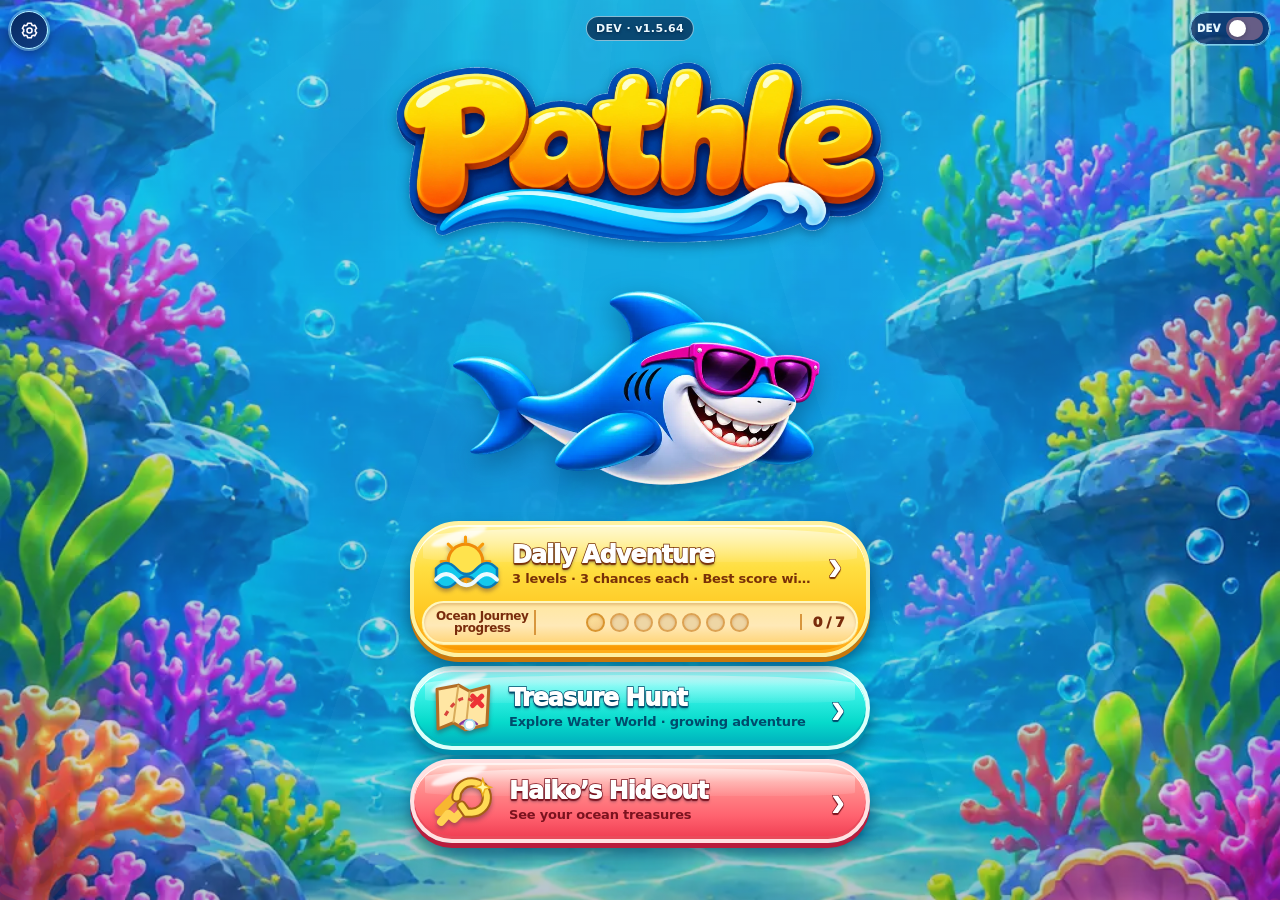
==== commit ac852217: "feat: illustrated Pathle game HUD and unified ocean puzzle chrome (DEV 1.5.64)" ====
--- a/index.html
+++ b/index.html
@@ -11,14 +11,15 @@
 <link rel="stylesheet" href="css/visual-assets.css?v=db7eb3370bc5"/>
 <link rel="stylesheet" href="css/menu-capsules.css?v=9b8743cfe826"/>
 <link rel="stylesheet" href="css/settings-ocean.css?v=5b65398f32ec"/>
+<link rel="stylesheet" href="css/game-ocean.css?v=ee687d799ef7"/>
 </head>
 <body>
 <main>
 <section aria-label="Pathle main menu" class="screen" id="welcomeScreen"><div aria-hidden="true" class="ambientOcean"><div class="sunRays"></div><div class="oceanPlant plantLeft">🪸</div><div class="oceanPlant plantRight">🪸</div><div class="oceanBubbles"></div></div>
-<div class="welcomeTop"><button class="homeBuildBadge" id="homeBuildBadge" type="button" title="Check for game updates" aria-label="Check for Pathle updates, installed development version 1.5.63">DEV · v1.5.63</button><div class="topTools"><label class="devControl" title="Enable developer test tools">DEV<span class="switch"><input aria-label="Developer test mode" id="devToggle" type="checkbox"/><span class="switchKnob"></span></span></label><button aria-label="Settings" class="gear" id="homeSettings" title="Settings" type="button"><svg aria-hidden="true" viewbox="0 0 24 24"><path d="M9.7 2.9h4.6l.6 2.2c.55.2 1.1.5 1.6.9l2.15-.75 2.3 4-1.7 1.5c.08.45.12.88.12 1.25s-.04.8-.12 1.25l1.7 1.5-2.3 4-2.15-.75c-.5.4-1.05.7-1.6.9l-.6 2.2H9.7l-.6-2.2c-.55-.2-1.1-.5-1.6-.9l-2.15.75-2.3-4 1.7-1.5c-.08-.45-.12-.88-.12-1.25s.04-.8.12-1.25l-1.7-1.5 2.3-4 2.15.75c.5-.4 1.05-.7 1.6-.9z"></path><circle cx="12" cy="12" r="3.2"></circle></svg></button></div></div>
+<div class="welcomeTop"><button class="homeBuildBadge" id="homeBuildBadge" type="button" title="Check for game updates" aria-label="Check for Pathle updates, installed development version 1.5.64">DEV · v1.5.64</button><div class="topTools"><label class="devControl" title="Enable developer test tools">DEV<span class="switch"><input aria-label="Developer test mode" id="devToggle" type="checkbox"/><span class="switchKnob"></span></span></label><button aria-label="Settings" class="gear" id="homeSettings" title="Settings" type="button"><svg aria-hidden="true" viewbox="0 0 24 24"><path d="M9.7 2.9h4.6l.6 2.2c.55.2 1.1.5 1.6.9l2.15-.75 2.3 4-1.7 1.5c.08.45.12.88.12 1.25s-.04.8-.12 1.25l1.7 1.5-2.3 4-2.15-.75c-.5.4-1.05.7-1.6.9l-.6 2.2H9.7l-.6-2.2c-.55-.2-1.1-.5-1.6-.9l-2.15.75-2.3-4 1.7-1.5c-.08-.45-.12-.88-.12-1.25s.04-.8.12-1.25l-1.7-1.5 2.3-4 2.15.75c.5-.4 1.05-.7 1.6-.9z"></path><circle cx="12" cy="12" r="3.2"></circle></svg></button></div></div>
 <div class="homeBrand"><h1 class="pathleHomeLogoHeading"><img class="pathleHomeLogoImage" src="images/pathle-logo.webp?v=9721ef72970c" alt="Pathle" width="1807" height="696" decoding="async" fetchpriority="high" draggable="false"></h1></div><div class="illustratedHero"><div class="homeStage"><div aria-hidden="true" class="sea-light-rays"></div><div aria-hidden="true" class="sea-floor"><span class="reef-cluster r1">🪸</span><span class="reef-cluster r2">🪸</span><span class="reef-cluster r3">🌿</span></div><span aria-hidden="true" class="home-fish fish-one">🐠</span><span aria-hidden="true" class="home-fish fish-two">🐟</span><span aria-hidden="true" class="home-bubble hb1"></span><span aria-hidden="true" class="home-bubble hb2"></span><span aria-hidden="true" class="home-bubble hb3"></span><span aria-hidden="true" class="home-bubble hb4"></span><div aria-label="Haiko the Shark swimming to the right, smiling, wearing violet sunglasses" class="haiko-avatar restored-haiko home-haiko" role="img"><img class="home-swimming-art" src="images/haiko-swimming-menu.webp?v=23b8cf3245ec" alt="" aria-hidden="true" decoding="async" fetchpriority="high"><div aria-hidden="true" class="haiko-scene-item"></div><div aria-hidden="true" class="haiko-shades shades-purple"></div><div aria-hidden="true" class="haiko-shades shades-gold"></div><div aria-hidden="true" class="haiko-accessory-slot slot-hat"></div><div aria-hidden="true" class="haiko-accessory-slot slot-hand"></div></div><span class="goldenBadge" hidden="" id="goldenBadge"></span></div></div>
 <div class="adventureCard" id="adventureCard"><button class="menuButton menuDaily" id="playDaily" type="button"><span aria-hidden="true" class="menuIcon"><svg viewBox="0 0 64 64" aria-hidden="true" xmlns="http://www.w3.org/2000/svg"><circle cx="31" cy="28" r="17" fill="#ffe34d" stroke="#ef8b0a" stroke-width="3"/><g stroke="#f89a0a" stroke-width="3" stroke-linecap="round"><path d="M31 4v5M31 47v5M7 28h5M50 28h5M14 11l4 4M44 42l4 4M48 11l-4 4M18 42l-4 4"/></g><path d="M2 35q10-11 20 0t20 0 20 0v13Q52 59 42 48T22 48 2 48Z" fill="#13c9ec" stroke="#0879b7" stroke-width="2.5"/><path d="M2 46q10-11 20 0t20 0 20 0" fill="none" stroke="#edfaff" stroke-width="4" stroke-linecap="round"/></svg></span><span><strong id="dailyButtonTitle">Daily Adventure</strong><small id="dailyButtonHint">3 levels · 3 tries each · Best score wins</small></span><span class="chevron">›</span></button><button class="dailyProgressPanel" id="journeyQuick" type="button" aria-label="View your Ocean Journey map. Zero of seven days completed." title="View Ocean Journey map"><span class="dailyProgressCaption">Ocean Journey<span>progress</span></span><span aria-hidden="true" class="weekDots" id="homeWeekDots"></span><span class="dailyProgressDay" id="homeDay">0 / 7</span></button><button class="menuJourney visuallyHiddenControl" id="journeyButton" type="button">View 7-day map ↗</button></div>
-<a class="menuButton menuTreasure" id="playTreasure" href="treasure-hunt.html?v=1.5.63"><span aria-hidden="true" class="menuIcon"><svg viewBox="0 0 64 64" aria-hidden="true" xmlns="http://www.w3.org/2000/svg"><path d="M6 13 27 9 38 15 57 10 55 48 34 53 22 46 7 52Z" fill="#ffe6a3" stroke="#b26d26" stroke-width="3" stroke-linejoin="round"/><path d="M27 9 22 46M38 15 34 53" fill="none" stroke="#d9ac5c" stroke-width="2"/><path d="M14 39q15-26 30-12" fill="none" stroke="#d8443c" stroke-width="3" stroke-dasharray="5 5"/><path d="m41 20 9 9m0-9-9 9" stroke="#ed3336" stroke-width="5" stroke-linecap="round"/><path d="M28 48q9-9 18 0" fill="#be65c9" stroke="#83399c" stroke-width="2"/><circle cx="38" cy="48" r="5" fill="#fff" stroke="#a9dded" stroke-width="2"/></svg></span><span><strong>Treasure Hunt</strong><small>Explore Water World · growing adventure</small></span><span class="chevron">›</span></a><button class="menuButton menuHideout" id="openHideout" type="button"><span aria-hidden="true" class="menuIcon"><svg viewBox="0 0 64 64" aria-hidden="true" xmlns="http://www.w3.org/2000/svg"><path d="M8 42 23 27" stroke="#f7b730" stroke-width="9" stroke-linecap="round"/><path d="M10 52 17 44 23 49 30 42" fill="none" stroke="#ffd352" stroke-width="8" stroke-linejoin="round" stroke-linecap="round"/><path d="M25 28a15 15 0 1 1 14 15h-4l-5-7" fill="none" stroke="#a65f14" stroke-width="10" stroke-linecap="round"/><path d="M25 28a15 15 0 1 1 14 15h-4l-5-7" fill="none" stroke="#ffdc55" stroke-width="6" stroke-linecap="round"/><path d="m51 10 2 6 6 2-6 2-2 6-2-6-6-2 6-2Z" fill="#fff8a2" stroke="#ecae1d" stroke-width="1.5"/></svg></span><span><strong>Haiko’s Hideout</strong><small>See your ocean treasures</small></span><span class="chevron">›</span></button>
+<a class="menuButton menuTreasure" id="playTreasure" href="treasure-hunt.html?v=1.5.64"><span aria-hidden="true" class="menuIcon"><svg viewBox="0 0 64 64" aria-hidden="true" xmlns="http://www.w3.org/2000/svg"><path d="M6 13 27 9 38 15 57 10 55 48 34 53 22 46 7 52Z" fill="#ffe6a3" stroke="#b26d26" stroke-width="3" stroke-linejoin="round"/><path d="M27 9 22 46M38 15 34 53" fill="none" stroke="#d9ac5c" stroke-width="2"/><path d="M14 39q15-26 30-12" fill="none" stroke="#d8443c" stroke-width="3" stroke-dasharray="5 5"/><path d="m41 20 9 9m0-9-9 9" stroke="#ed3336" stroke-width="5" stroke-linecap="round"/><path d="M28 48q9-9 18 0" fill="#be65c9" stroke="#83399c" stroke-width="2"/><circle cx="38" cy="48" r="5" fill="#fff" stroke="#a9dded" stroke-width="2"/></svg></span><span><strong>Treasure Hunt</strong><small>Explore Water World · growing adventure</small></span><span class="chevron">›</span></a><button class="menuButton menuHideout" id="openHideout" type="button"><span aria-hidden="true" class="menuIcon"><svg viewBox="0 0 64 64" aria-hidden="true" xmlns="http://www.w3.org/2000/svg"><path d="M8 42 23 27" stroke="#f7b730" stroke-width="9" stroke-linecap="round"/><path d="M10 52 17 44 23 49 30 42" fill="none" stroke="#ffd352" stroke-width="8" stroke-linejoin="round" stroke-linecap="round"/><path d="M25 28a15 15 0 1 1 14 15h-4l-5-7" fill="none" stroke="#a65f14" stroke-width="10" stroke-linecap="round"/><path d="M25 28a15 15 0 1 1 14 15h-4l-5-7" fill="none" stroke="#ffdc55" stroke-width="6" stroke-linecap="round"/><path d="m51 10 2 6 6 2-6 2-2 6-2-6-6-2 6-2Z" fill="#fff8a2" stroke="#ecae1d" stroke-width="1.5"/></svg></span><span><strong>Haiko’s Hideout</strong><small>See your ocean treasures</small></span><span class="chevron">›</span></button>
 <div class="homeFooter visuallyHiddenControl" id="homeProgress">A new chapter awaits beyond the reef.</div><div class="devPanel" hidden="" id="devPanel"><strong>🔧 Developer Test Mode</strong><div class="tiny">Explore any of the 7 adventure days without affecting official scores, rewards or daily limits.</div><div class="devRow"><select aria-label="Select developer test day" id="devDaySelect"><option value="1">Day 1 · Welcome</option><option value="2">Day 2 · Pearls</option><option value="3">Day 3 · Coral</option><option value="4">Day 4 · Pearl Trail</option><option value="5">Day 5 · Islands</option><option value="6">Day 6 · Passage</option><option value="7">Day 7 · Treasure</option></select><button id="launchDev" type="button">Test day ▶</button></div></div>
 </section><section aria-label="Haiko’s Hideout treasure room" class="screen" hidden="" id="hideoutScreen">
 <div class="hideoutRoomBg"></div>
@@ -52,13 +53,13 @@
 <button class="hideoutDone" id="hideoutDone" type="button">Return to adventure</button></div>
 </section>
 <section aria-label="Ocean Journey map" class="screen" hidden="" id="journeyScreen"><div class="journeyHeader"><button aria-label="Back to menu" class="navIcon" id="journeyBack" type="button">←</button><div><h1>Ocean Journey</h1><p class="tag" style="margin:4px 0">CHAPTER 1 · CORAL REEF</p></div></div><section class="panel"><div class="top"><h2 style="margin:0">Haiko's first adventure</h2><strong id="journeyChapterStatus">0 / 7</strong></div><p class="help">One adventure day per real day. Complete all three levels to advance. Missed days never erase your journey.</p><div class="journeyMap" id="journeyDays"></div></section><section class="panel"><h2>Chapter treasure</h2><div class="journeyReward" id="journeyReward">🎁 Mystery treasure · Complete Day 7 to reveal it</div><p class="help" id="journeyNext"></p><p class="tiny muted">Only Chapter 1 is playable in this development version.</p></section></section><section class="screen" hidden="" id="gameScreen"><div aria-hidden="true" class="ambientOcean gameOcean"><div class="sunRays"></div><div class="oceanPlant plantLeft">🪸</div><div class="oceanPlant plantRight">🪸</div></div>
-<header class="gameHeader"><div class="gameTop"><button aria-label="Return to main menu" class="navIcon" id="homeBack" title="Main menu" type="button">←</button><div class="brand"><div aria-label="Haiko the Shark, smiling and showing a thumbs-up" class="haiko-avatar restored-haiko brand-haiko" role="img"><div aria-hidden="true" class="haiko-scene-item"></div><div aria-hidden="true" class="haiko-shades shades-purple"></div><div aria-hidden="true" class="haiko-shades shades-gold"></div><div aria-hidden="true" class="haiko-accessory-slot slot-hat"></div><div aria-hidden="true" class="haiko-accessory-slot slot-hand"></div></div><h1>Pathle<span style="color:var(--gold)">.</span></h1></div><button aria-label="Settings" class="gear" id="gameSettings" title="Settings" type="button"><svg aria-hidden="true" viewbox="0 0 24 24"><path d="M9.7 2.9h4.6l.6 2.2c.55.2 1.1.5 1.6.9l2.15-.75 2.3 4-1.7 1.5c.08.45.12.88.12 1.25s-.04.8-.12 1.25l1.7 1.5-2.3 4-2.15-.75c-.5.4-1.05.7-1.6.9l-.6 2.2H9.7l-.6-2.2c-.55-.2-1.1-.5-1.6-.9l-2.15.75-2.3-4 1.7-1.5c-.08-.45-.12-.88-.12-1.25s.04-.8.12-1.25l-1.7-1.5 2.3-4 2.15.75c.5-.4 1.05-.7 1.6-.9z"></path><circle cx="12" cy="12" r="3.2"></circle></svg></button></div><p class="gameHeadSub"><span id="gameTitle">DAILY CHALLENGE</span> · <span id="dateLabel"></span></p></header>
-<section class="panel" id="playPanel"><h2 id="puzzleHeading">Coral Reef</h2><p class="storyHint" id="levelHint"></p><div class="tabs" id="tabs"></div><div class="stats"><div class="stat"><b id="clicks">0</b><span>This run</span></div><div class="stat"><b id="best">—</b><span>Your best</span></div><div class="stat"><b id="optimal">0</b><span>Perfect</span></div><div class="stat"><b id="grade">—</b><span>Best grade</span></div></div><div aria-live="polite" class="attempt-info" id="attemptInfo"></div><div aria-label="Pathle puzzle grid" class="board" id="board"></div><p class="message" id="message" role="status"></p><div class="actions"><button id="reset">Retry level</button><button class="primary" id="next">Next level</button></div></section>
+<header class="gameHeader"><div class="gameTop"><button aria-label="Return to main menu" class="navIcon" id="homeBack" title="Main menu" type="button">←</button><div class="brand"><img class="pathle-game-logo" src="images/pathle-logo.webp?v=9721ef72970c" alt="" aria-hidden="true" width="1807" height="696" decoding="async" draggable="false"><div aria-label="Haiko the Shark, smiling and showing a thumbs-up" class="haiko-avatar restored-haiko brand-haiko" role="img"><div aria-hidden="true" class="haiko-scene-item"></div><div aria-hidden="true" class="haiko-shades shades-purple"></div><div aria-hidden="true" class="haiko-shades shades-gold"></div><div aria-hidden="true" class="haiko-accessory-slot slot-hat"></div><div aria-hidden="true" class="haiko-accessory-slot slot-hand"></div></div><h1>Pathle<span style="color:var(--gold)">.</span></h1></div><button aria-label="Settings" class="gear" id="gameSettings" title="Settings" type="button"><svg aria-hidden="true" viewbox="0 0 24 24"><path d="M9.7 2.9h4.6l.6 2.2c.55.2 1.1.5 1.6.9l2.15-.75 2.3 4-1.7 1.5c.08.45.12.88.12 1.25s-.04.8-.12 1.25l1.7 1.5-2.3 4-2.15-.75c-.5.4-1.05.7-1.6.9l-.6 2.2H9.7l-.6-2.2c-.55-.2-1.1-.5-1.6-.9l-2.15.75-2.3-4 1.7-1.5c-.08-.45-.12-.88-.12-1.25s.04-.8.12-1.25l-1.7-1.5 2.3-4 2.15.75c.5-.4 1.05-.7 1.6-.9z"></path><circle cx="12" cy="12" r="3.2"></circle></svg></button></div><p class="gameHeadSub"><span id="gameTitle">DAILY CHALLENGE</span> · <span id="dateLabel"></span></p></header>
+<section class="panel" id="playPanel"><h2 id="puzzleHeading">Coral Reef</h2><p class="storyHint" id="levelHint"></p><div class="tabs" id="tabs"></div><div class="stats"><div class="stat"><b id="clicks">0</b><span>This run</span></div><div class="stat"><b id="best">—</b><span>Your best</span></div><div class="stat"><b id="optimal">0</b><span>Perfect</span></div><div class="stat"><b id="grade">—</b><span>Best grade</span></div></div><div aria-label="Pathle puzzle grid" class="board" id="board"></div><div class="gameOceanGuide" aria-hidden="true"><img src="images/haiko-swimming-menu.webp?v=23b8cf3245ec" alt="" width="840" height="430" decoding="async" draggable="false"><p>Find the hidden route to the treasure X!</p></div><div aria-live="polite" class="attempt-info" id="attemptInfo"></div><p class="message" id="message" role="status"></p><div class="actions"><button id="reset">Retry level</button><button class="primary" id="next">Next level</button></div></section>
 <section class="panel"><h2>How to play</h2><p class="help">Start at the <strong>blue shark fin</strong> and find a hidden route to the <strong>golden treasure X</strong>. Tap an adjacent unvisited tile to move. Correct tiles turn green; a wrong tap turns red, costs one tap, and leaves you in place.</p><p class="help">Every visible <strong>pearl</strong> is a clue on the correct route. <strong>Coral obstacles</strong> cannot be entered. In the Daily Adventure, play Easy → Medium → Hard, with up to three completed tries per level. The route, pearls and obstacles stay the same during those tries, and your best tap count wins.</p><p class="tiny muted">Complete all three levels to advance Haiko one adventure day. Only one adventure day is available per calendar day. Your Daily Adventure progress is saved on this device.</p></section>
 <section class="panel"><div class="top"><h2 id="progressHeading" style="margin:0">Daily progress</h2><strong id="streak">🔥 0-day streak</strong></div><div class="help" id="progress" style="margin-top:10px"></div><div class="summary hidden" id="summary"></div><div class="actions" style="margin-top:12px"><button class="primary" id="share">Share results</button></div></section>
 <footer id="gameVersionFooter">Pathle · Ocean Journey</footer>
 </section>
-<div class="modalBackdrop" hidden="" id="updateModal"><section aria-labelledby="updateTitle" aria-describedby="updateMessage" aria-modal="true" class="modalCard pathleUpdateCard" role="dialog"><h2 id="updateTitle">Pathle updates</h2><p class="modalSubtitle" id="updateLoadedVersion">Installed: DEV · v1.5.63</p><p id="updateMessage" role="status" aria-live="polite">Checking for updates…</p><div class="pathleUpdateActions"><button type="button" class="primary" id="updateInstall" hidden>Load latest version</button><button type="button" id="updateRetry">Check again</button><button type="button" id="updateClose">Close</button></div></section></div><div class="modalBackdrop" hidden="" id="settingsModal">
+<div class="modalBackdrop" hidden="" id="updateModal"><section aria-labelledby="updateTitle" aria-describedby="updateMessage" aria-modal="true" class="modalCard pathleUpdateCard" role="dialog"><h2 id="updateTitle">Pathle updates</h2><p class="modalSubtitle" id="updateLoadedVersion">Installed: DEV · v1.5.64</p><p id="updateMessage" role="status" aria-live="polite">Checking for updates…</p><div class="pathleUpdateActions"><button type="button" class="primary" id="updateInstall" hidden>Load latest version</button><button type="button" id="updateRetry">Check again</button><button type="button" id="updateClose">Close</button></div></section></div><div class="modalBackdrop" hidden="" id="settingsModal">
 <section aria-labelledby="settingsTitle" aria-modal="true" class="modalCard oceanSettingsCard" role="dialog">
   <div class="modalHeader oceanSettingsHeader">
     <div>
@@ -92,11 +93,11 @@
 </div>
 <div class="modalBackdrop" hidden="" id="storyModal"><div aria-hidden="true" class="guideScrim"></div><svg aria-hidden="true" class="guidePointer" hidden="" id="guidePointer" xmlns="http://www.w3.org/2000/svg"><defs><marker id="guideArrowhead" markerheight="7" markerwidth="7" orient="auto" refx="5" refy="3"><path d="M0 0 L6 3 L0 6 Z" fill="#FFE383"></path></marker></defs><path fill="none" id="guidePointerPath" marker-end="url(#guideArrowhead)" stroke="#FFE383" stroke-dasharray="7 6" stroke-linecap="round" stroke-width="3.4"></path></svg><div aria-hidden="true" class="guideFocus" hidden="" id="guideFocus"></div><section aria-labelledby="storyHeading" aria-modal="true" class="haiko-guide-scene" role="dialog"><div class="guideCast"><div aria-label="Haiko the Shark, smiling and showing a thumbs-up" class="haiko-avatar restored-haiko floating-haiko" role="img"><div aria-hidden="true" class="haiko-scene-item"></div><div aria-hidden="true" class="haiko-shades shades-purple"></div><div aria-hidden="true" class="haiko-shades shades-gold"></div><div aria-hidden="true" class="haiko-accessory-slot slot-hat"></div><div aria-hidden="true" class="haiko-accessory-slot slot-hand"></div></div></div><div class="guideSpeechArea"><div class="guideSpeechHead"><span>HAIKO SAYS...</span><button aria-label="Skip tutorial" id="storySkip" type="button">Skip ×</button></div><div class="guideSpeech"><h2 id="storyHeading">Hey, explorer!</h2><p id="storyText"></p><div class="guideSpeechNav"><button aria-label="Previous page" id="storyPrev" type="button">←</button><div aria-label="Guide steps" id="storyDots"></div><button aria-label="Next page" id="storyNext" type="button">→</button></div></div></div></section></div><div class="modalBackdrop" hidden="" id="resultModal"><section aria-labelledby="resultTitle" aria-modal="true" class="modalCard" role="dialog"><div aria-label="Haiko the Shark, smiling and showing a thumbs-up" class="haiko-avatar restored-haiko result-haiko" role="img"><div aria-hidden="true" class="haiko-scene-item"></div><div aria-hidden="true" class="haiko-shades shades-purple"></div><div aria-hidden="true" class="haiko-shades shades-gold"></div><div aria-hidden="true" class="haiko-accessory-slot slot-hat"></div><div aria-hidden="true" class="haiko-accessory-slot slot-hand"></div></div><h2 id="resultTitle">Level Complete!</h2><p class="modalSubtitle" id="resultSubtitle">Well played!</p><div class="recordTag" hidden="" id="recordTag">⭐ New personal best!</div><div class="resultScore"><div class="resultMetric"><span>This run</span><strong id="resultTaps">0</strong></div><div class="resultMetric best"><span>Best score</span><strong id="resultBest">0</strong></div></div><p class="tiny muted" id="resultAttemptsLabel">TRIES USED</p><div aria-hidden="true" class="resultFins" id="resultFins"></div><p class="resultRemaining" id="resultRemaining"></p><p class="modalWarning" hidden="" id="resultWarning"></p><p class="modalWarning" hidden="" id="rewardNote">🎁 A mystery treasure awaits! Return to the menu to open it.</p><div class="resultActions"><button class="secondary" id="resultRetry" type="button">↻ Try again</button><button class="primary" id="resultNext" type="button">Next level →</button><button id="resultHome" type="button">⌂ Main menu</button><button class="secondary" hidden="" id="resultShare" type="button">⇧ Share results</button></div></section></div><div class="modalBackdrop" hidden="" id="rewardModal"><section aria-labelledby="rewardTitle" aria-modal="true" class="chestScene" role="dialog"><div class="chestIntro"><div class="chestEyebrow">CHAPTER 1 • TREASURE REEF</div><h2 id="rewardTitle">A mysterious chest!</h2><p id="rewardDescription">Haiko has discovered something mysterious...</p></div><button aria-label="Open treasure chest" class="treasureChest" id="openChest" type="button"><svg aria-hidden="true" viewbox="0 0 300 260"><defs><lineargradient id="woodG" x1="0" x2="0" y1="0" y2="1"><stop stop-color="#BC6D2B"></stop><stop offset="1" stop-color="#64311C"></stop></lineargradient><lineargradient id="goldG" x1="0" x2="1" y1="0" y2="1"><stop stop-color="#FFF2A3"></stop><stop offset=".5" stop-color="#FFBF36"></stop><stop offset="1" stop-color="#BA6818"></stop></lineargradient></defs><g class="chest-body"><rect fill="url(#woodG)" height="109" rx="20" stroke="#71361D" stroke-width="7" width="216" x="42" y="121"></rect><path d="M43 146H258M43 199H258" stroke="#E99439" stroke-width="7"></path><path d="M74 124V227M226 124V227" stroke="url(#goldG)" stroke-width="16"></path><rect fill="url(#goldG)" height="63" rx="9" stroke="#9C561C" stroke-width="4" width="43" x="129" y="126"></rect><circle cx="150" cy="151" fill="#6B411F" r="11"></circle><path d="M150 155v16" stroke="#6B411F" stroke-width="8"></path></g><g class="chest-lid"><path d="M37 127Q28 39 150 36 Q273 39 263 127Z" fill="url(#woodG)" stroke="#7A351B" stroke-width="8"></path><path d="M57 123Q53 62 150 58Q245 62 242 123" fill="none" stroke="url(#goldG)" stroke-width="17"></path><path d="M41 120H258" stroke="url(#goldG)" stroke-width="15"></path><path d="M92 59l7 65M207 59l-7 65" stroke="#F8BB49" stroke-width="12"></path></g><g class="chest-sparkles" fill="#FFF1A5"><path d="M15 54l9 21 20 8-20 9-9 20-9-20-19-9 19-8z"></path><path d="M282 25l7 16 15 7-15 7-7 17-7-17-15-7 15-7z"></path></g></svg><span class="chestPrompt">Tap to open!</span></button><div class="chestReveal" hidden="" id="chestReveal"><div class="prizePearlScene"><span aria-hidden="true" class="prizeRays"></span><span aria-hidden="true" class="prizeShell">✧</span><span aria-label="Beautiful glowing luminous pearl" class="prizePearl" role="img"></span><div aria-hidden="true" class="prizeSparkles">✦ ✧ ✦</div></div><h3>Luminous Pearl!</h3><p>Haiko’s first ocean treasure. Visit the Hideout to see it glow!</p></div><button class="primary chestDone" hidden="" id="rewardClose" type="button">Amazing!</button></section></div>
 </main>
-<script src="js/version.js?v=f518ac6dba27"></script>
+<script src="js/version.js?v=c2956fd22f36"></script>
 <script src="js/save-schema.js?v=162963691312"></script>
 <script src="js/storage.js?v=50def4457dd6"></script>
 <script src="js/board-engine.js?v=e07e6dddff89"></script>
 <script src="js/visual-assets.js?v=9569683adc0a"></script>
-<script src="js/game.js?v=475ec8ba5c84"></script>
+<script src="js/game.js?v=0cb2d2053bb6"></script>
 <div aria-hidden="true" class="celebration" id="celebration"></div></body>
 </html>
--- a/css/game-ocean.css
+++ b/css/game-ocean.css
@@ -0,0 +1,400 @@
+/* Pathle DEV 1.5.64 — illustrated game view.
+   Presentation only: do not reveal Daily's hidden route, modify scoring,
+   alter clicks, or merge neighboring coral/shore tiles (later milestone).
+   Daily and Treasure Hunt share the established 2.5D water art. */
+
+/* Daily Challenge — the same cheerful coral reef as the menu. */
+body.game-active{
+  background:
+    linear-gradient(180deg,#0329632e,#04204c60 68%,#03214a74),
+    url("../images/home-reef-background.webp?v=e225b06888c1") center/cover fixed no-repeat,
+    #07649b;
+}
+body.game-active main{
+  box-sizing:border-box;
+  width:100%;
+  max-width:560px;
+  margin-inline:auto;
+}
+body.game-active #gameScreen{
+  position:relative;
+  isolation:isolate;
+  gap:0;
+}
+body.game-active #gameScreen .gameOcean{
+  opacity:1!important;
+  filter:none!important;
+  background-image:
+    linear-gradient(180deg,#008fc01c 0%,#062c6269 42%,#061d4e40 100%),
+    url("../images/home-reef-background.webp?v=e225b06888c1")!important;
+  background-position:center!important;
+  background-size:cover!important;
+}
+body.game-active #gameScreen .gameOcean .oceanPlant{display:none;}
+body.game-active #gameScreen .gameOcean .sunRays{opacity:.28;}
+body.game-active #gameScreen .gameOcean::after{opacity:.28;}
+body.game-active #gameScreen .gameHeader{flex:0 0 auto;padding:0 3px 3px;}
+body.game-active #gameScreen .gameTop{
+  height:clamp(51px,8.2dvh,72px);
+  gap:6px;
+}
+body.game-active #gameScreen .gameTop .brand{
+  display:flex;
+  flex:1;
+  min-width:0;
+  align-items:center;
+  justify-content:center;
+  height:100%;
+  gap:0;
+}
+body.game-active #gameScreen .gameTop .brand-haiko{display:none;}
+body.game-active #gameScreen .gameTop .brand h1{
+  position:absolute;
+  width:1px;
+  height:1px;
+  clip-path:inset(50%);
+  overflow:hidden;
+  white-space:nowrap;
+}
+body.game-active #gameScreen .pathle-game-logo{
+  display:block;
+  width:min(56vw,240px);
+  height:100%;
+  max-height:72px;
+  object-fit:contain;
+  filter:drop-shadow(0 3px 3px #034579c9) drop-shadow(0 0 6px #baf8ff55);
+}
+body.game-active #gameScreen .gameTop :is(.navIcon,.gear){
+  display:grid;
+  place-items:center;
+  width:clamp(36px,10vw,45px);
+  height:clamp(36px,10vw,45px);
+  min-width:clamp(36px,10vw,45px);
+  border:2px solid #b6ffff;
+  border-radius:15px;
+  background:linear-gradient(180deg,#31d8f6 0%,#0472bb 19%,#073c91 69%,#042362 100%);
+  color:#fff;
+  box-shadow:inset 0 2px 0 #ffffffa6,inset 0 -3px 0 #06285b,0 4px 9px #001b4fa0,0 0 13px #53eaff80;
+  text-shadow:0 2px 3px #002f63;
+}
+body.game-active #gameScreen .gameTop .gear svg{width:21px;height:21px;stroke:#fff;}
+body.game-active #gameScreen .gameHeadSub{
+  width:max-content;
+  max-width:100%;
+  min-height:32px;
+  margin:0 auto 5px;
+  padding:6px 12px;
+  text-align:center;
+  font:900 clamp(10px,2.7vw,13px)/1.2 system-ui,sans-serif;
+  letter-spacing:.02em;
+  color:#fff;
+  border:2px solid #a7faff;
+  border-radius:999px;
+  background:linear-gradient(180deg,#247ec4,#074c9b 62%,#063574);
+  box-shadow:inset 0 2px #ffffff70,0 3px 0 #074077,0 5px 12px #001c4ba3;
+  text-shadow:0 1px 3px #072b65;
+}
+
+body.game-active #playPanel{
+  padding:7px 7px 9px;
+  margin:2px 0 0;
+  gap:0;
+  border:2px solid #5ce2f6!important;
+  border-radius:23px!important;
+  background:linear-gradient(170deg,#063a70c9,#063369c9 64%,#04275ac9)!important;
+  box-shadow:inset 0 2px #b4fbff75,0 4px 0 #003c72a0,0 10px 24px #00143da8!important;
+  backdrop-filter:none;
+}
+body.game-active #playPanel #puzzleHeading{
+  box-sizing:border-box;
+  flex:0 0 auto;
+  align-self:center;
+  display:block;
+  max-width:98%;
+  min-width:0;
+  margin:0 auto 5px;
+  padding:5px 17px;
+  font:950 clamp(12px,3.4vw,17px)/1.2 system-ui,sans-serif;
+  color:#07386d;
+  text-align:center;
+  border:2px solid #fff4bc;
+  border-radius:999px;
+  background:linear-gradient(180deg,#fff9c8 0%,#ffe36b 39%,#ffba2d 78%,#e48b12 100%);
+  box-shadow:inset 0 2px #ffffffba,0 3px 0 #ab650e,0 5px 12px #001b4a7c;
+  text-shadow:0 1px #fff6ce;
+}
+body.game-active #playPanel .tabs{
+  flex:0 0 auto;
+  gap:5px;
+  margin:0 0 5px;
+}
+body.game-active #playPanel .tabs button{
+  min-height:31px;
+  padding:6px 4px;
+  font-size:clamp(10px,2.7vw,13px);
+  line-height:1.12;
+  color:#e0f9ff;
+  border:1px solid #80e7f7;
+  border-radius:13px;
+  background:linear-gradient(180deg,#1c82b3,#07569a 60%,#063a7a);
+  box-shadow:inset 0 1px #c8ffff80,0 2px 3px #001c4d8f;
+  text-shadow:0 1px 2px #062953;
+}
+body.game-active #playPanel .tabs button.active:disabled{
+  color:#12487d;
+  background:linear-gradient(180deg,#fffaac,#ffd64d 60%,#f0a21a);
+  border:2px solid #fff3b5;
+  box-shadow:inset 0 2px #fff9d8,0 3px 0 #a9681f,0 4px 10px #ffdb6791;
+  text-shadow:0 1px #fff3b9;
+}
+body.game-active #playPanel .tabs button.finished{
+  border-color:#7af4da;
+  color:#dcfff5;
+  background:linear-gradient(180deg,#29bdb1,#0d827e);
+}
+body.game-active #playPanel .stats{
+  grid-template-columns:repeat(4,minmax(0,1fr));
+  flex:0 0 auto;
+  gap:5px;
+  margin:2px 0 6px;
+}
+body.game-active #playPanel .stat{
+  min-height:42px;
+  padding:4px 3px 3px;
+  border:1px solid #83e7f8;
+  border-radius:12px;
+  background:linear-gradient(180deg,#0c65a6d9,#073b84e8);
+  box-shadow:inset 0 2px #d6ffff65,0 3px 5px #0029539b;
+}
+body.game-active #playPanel .stat b{
+  font-size:clamp(15px,4vw,21px);
+  color:#fff4bf;
+  line-height:1.1;
+  text-shadow:0 2px 2px #003d69;
+}
+body.game-active #playPanel .stat span{
+  font-size:clamp(7px,1.9vw,10px);
+  color:#c6faff;
+  line-height:1.1;
+  letter-spacing:0;
+  font-weight:800;
+}
+/* The board keeps the original mobile-fit sizing and all game hit areas. */
+body.game-active #playPanel #board.board{
+  flex:0 0 auto;
+  align-self:center;
+  min-height:0;
+  max-width:100%;
+  padding:clamp(3px,.9vw,7px);
+  margin:0 auto!important;
+  border:3px solid #8affff;
+  border-radius:clamp(15px,4vw,23px);
+  background:linear-gradient(150deg,#12aada 0%,#037eb6 35%,#05548f 100%);
+  box-shadow:inset 0 2px 0 #e6ffffb8,inset 0 -4px 0 #064e8b,0 0 0 2px #006eaa,0 0 21px #4dfbff77,0 7px 16px #002858ad;
+  gap:clamp(1px,.38vw,3px);
+  overflow:hidden;
+}
+body.game-active #board .tile{
+  border:1px solid #62e5f5;
+  border-bottom:2px solid #0874a6;
+  border-radius:clamp(3px,1vw,9px);
+  box-shadow:inset 0 1px #ffffff78,0 1px 3px #0142757a;
+  overflow:hidden;
+}
+body.game-active #board .tile.current{
+  outline:2px solid #fff6b5;
+  outline-offset:-2px;
+  box-shadow:0 0 0 1px #ffe28c,0 0 10px #effffb,0 0 14px #ffdf67;
+  z-index:2;
+}
+body.game-active #board .tile.visited:not(.goal):not(.obstacle){
+  border-color:#70ffd6;
+  box-shadow:inset 0 0 0 2px #77ffc57a,0 0 8px #35f7b776;
+  color:#fff;
+  text-shadow:0 1px 3px #064672;
+}
+body.game-active #board .tile.wrong{
+  border-color:#ffc0cb;
+  background-color:#e64f79;
+  box-shadow:inset 0 0 0 2px #ff64977a,0 0 9px #ff7ba1ae;
+}
+body.game-active #board .tile.obstacle{
+  border:1px solid #85e3f5;
+  border-bottom:2px solid #1b6e9e;
+  background:radial-gradient(ellipse at 50% 92%,#8cb4a9 0 24%,#487c95 45%,#06496b 100%);
+  box-shadow:inset 0 2px #c7fdff7a,0 2px 5px #003f687e;
+}
+body.game-active #board .tile.obstacle .coral-icon{
+  width:100%;
+  height:100%;
+  filter:drop-shadow(0 2px 3px #052f5f9a);
+}
+body.game-active #board .tile.goal{
+  border:2px solid #ffe89d;
+  background-color:#19a8c6;
+  box-shadow:inset 0 0 4px #ffdf79,0 0 11px #ffd65ba9;
+}
+body.game-active #board .tile.goal .treasure-icon{
+  display:block;
+  width:108%;
+  height:108%;
+  max-width:none;
+  margin:-4%;
+  filter:drop-shadow(0 2px 2px #214e698e);
+}
+body.game-active #board .tile.goal.visited{
+  box-shadow:inset 0 0 4px #fff5ab,0 0 17px #ffe09e;
+}
+
+/* Haiko is a separate, replaceable illustration, not part of the background. */
+body.game-active #playPanel .gameOceanGuide{
+  display:flex;
+  align-items:center;
+  justify-content:center;
+  flex:0 0 auto;
+  min-height:52px;
+  margin:6px 2px 3px;
+  gap:7px;
+  pointer-events:none;
+}
+body.game-active #playPanel .gameOceanGuide img{
+  display:block;
+  flex:0 0 auto;
+  width:clamp(78px,24vw,120px);
+  height:clamp(44px,7dvh,60px);
+  object-fit:contain;
+  filter:drop-shadow(0 4px 5px #012857a6);
+}
+body.game-active #playPanel .gameOceanGuide p{
+  margin:0;
+  flex:1 1 auto;
+  max-width:280px;
+  min-width:0;
+  padding:7px 11px;
+  font:800 clamp(11px,2.9vw,14px)/1.2 system-ui,sans-serif;
+  color:#153a76;
+  text-align:center;
+  background:linear-gradient(180deg,#fff,#e5f9ff);
+  border:2px solid #a1f6ff;
+  border-radius:18px;
+  box-shadow:0 3px 0 #007ca3,0 4px 10px #001d466b;
+}
+body.game-active #playPanel .attempt-info{
+  display:block;
+  flex:0 0 auto;
+  margin:3px 0;
+  padding:6px 12px;
+  text-align:center;
+  min-height:28px;
+  font-size:clamp(10px,2.8vw,13px);
+  line-height:1.2;
+  color:#fffbe0;
+  border:2px solid #8df8ff;
+  border-radius:999px;
+  background:linear-gradient(180deg,#0c65ab,#073977 85%);
+  box-shadow:inset 0 2px #b0ffff80,0 3px 5px #001e50a8;
+}
+body.game-active #playPanel .actions{
+  flex:0 0 auto;
+  display:flex;
+  gap:8px;
+  margin:6px 0 0;
+}
+body.game-active #playPanel .actions button{
+  flex:1 1 0;
+  min-width:0;
+  min-height:43px;
+  border:2px solid #b2f9ff;
+  border-radius:999px;
+  padding:7px 9px;
+  font-size:clamp(13px,3.5vw,17px);
+  line-height:1.15;
+  color:#fff;
+  background:linear-gradient(180deg,#36cafa,#0787e2 52%,#054b9e);
+  box-shadow:inset 0 2px #ffffffb8,inset 0 -3px #014b83,0 4px 0 #003f86,0 6px 11px #001b478a;
+  text-shadow:0 2px 2px #02476c;
+}
+body.game-active #playPanel .actions button.primary{
+  color:#fff;
+  background:linear-gradient(180deg,#b0f96c,#30c943 44%,#0b962e 100%);
+  border-color:#e4ffb3;
+  box-shadow:inset 0 2px #ffffffab,inset 0 -3px #047b2b,0 4px 0 #075a37,0 6px 11px #001b478a;
+  text-shadow:0 2px 2px #09672c;
+}
+body.game-active #playPanel .actions button:disabled{
+  opacity:.63;
+  filter:saturate(.58);
+  box-shadow:inset 0 1px #ffffff6c,0 2px 0 #06446b;
+}
+body.game-active #playPanel :is(.actions button,.tabs button,.navIcon,.gear):focus-visible{
+  outline:3px solid #ffe27f;
+  outline-offset:3px;
+}
+
+/* Space for the Hard 10x10 puzzle always wins over decorative extras. */
+@media(max-height:780px){
+  body.game-active #playPanel .gameOceanGuide{display:none;}
+}
+@media(max-height:655px){
+  body.game-active #gameScreen .gameTop{height:42px;}
+  body.game-active #gameScreen .pathle-game-logo{max-height:42px;}
+  body.game-active #gameScreen .gameHeadSub{padding:4px 9px;min-height:26px;margin-bottom:3px;}
+  body.game-active #playPanel{padding:4px;}
+  body.game-active #playPanel #puzzleHeading{margin-bottom:3px;padding:3px 11px;}
+  body.game-active #playPanel .tabs{margin-bottom:3px;}
+  body.game-active #playPanel .tabs button{min-height:27px;padding:4px 2px;}
+  body.game-active #playPanel .stats{margin:1px 0 3px;gap:3px;}
+  body.game-active #playPanel .stat{min-height:33px;padding:2px;}
+  body.game-active #playPanel .stat b{font-size:14px;}
+  body.game-active #playPanel .stat span{font-size:8px;}
+  body.game-active #playPanel .attempt-info{padding:4px 7px;min-height:24px;}
+  body.game-active #playPanel .actions{margin-top:3px;}
+  body.game-active #playPanel .actions button{min-height:34px;padding:5px 6px;}
+}
+@media(max-width:350px){
+  body.game-active #gameScreen .pathle-game-logo{width:min(47vw,180px);}
+  body.game-active #playPanel .stat span{font-size:7px;}
+}
+
+/* Treasure Hunt receives the same frame, HUD and button language.
+   This rule applies ONLY when the playable level is visible, not on maps. */
+body.th-page:has(.th-panel:not([hidden])){
+  background:
+    linear-gradient(180deg,#053b6b33,#041e4d77),
+    url("../images/home-reef-background.webp?v=e225b06888c1") center/cover fixed no-repeat,#076ca1;
+}
+body.th-page .th-panel:not([hidden]){
+  border:2px solid #77f5ff;
+  border-radius:22px;
+  background:linear-gradient(180deg,#064b80e6,#06305fe6);
+  box-shadow:inset 0 2px #d1ffff85,0 7px 20px #0024539c;
+}
+body.th-page .th-panel:not([hidden]) .th-stats>div{
+  border:1px solid #8bf7ff;
+  background:linear-gradient(180deg,#137bb4,#093f80);
+  box-shadow:inset 0 1px #ffffff7d,0 2px 4px #001a478c;
+  border-radius:13px;
+}
+body.th-page .th-panel:not([hidden]) .th-stats small{color:#c8faff;}
+body.th-page .th-panel:not([hidden]) .th-stats strong{color:#fff1b9;}
+body.th-page .th-panel:not([hidden]) .th-board{
+  border:3px solid #86fbff;
+  border-radius:18px;
+  background:linear-gradient(135deg,#0ea8d1,#065a9b);
+  box-shadow:inset 0 2px #ffffffbd,0 0 19px #31e8fc82,0 6px 17px #00265398;
+}
+body.th-page .th-panel:not([hidden]) .th-actions button{
+  min-height:43px;
+  border:2px solid #b6fbff;
+  border-radius:999px;
+  background:linear-gradient(180deg,#42c9f0,#087bbd 52%,#07447d);
+  color:#fff;
+  box-shadow:inset 0 2px #ffffffa8,0 3px 0 #054576;
+}
+body.th-page .th-panel:not([hidden]) .th-v2-level-guide{
+  color:#fff5ca;
+  text-shadow:0 1px 3px #003b73;
+}
+@media(prefers-reduced-motion:reduce){
+  body.game-active #gameScreen .gameOcean .sunRays{animation:none!important;}
+}
